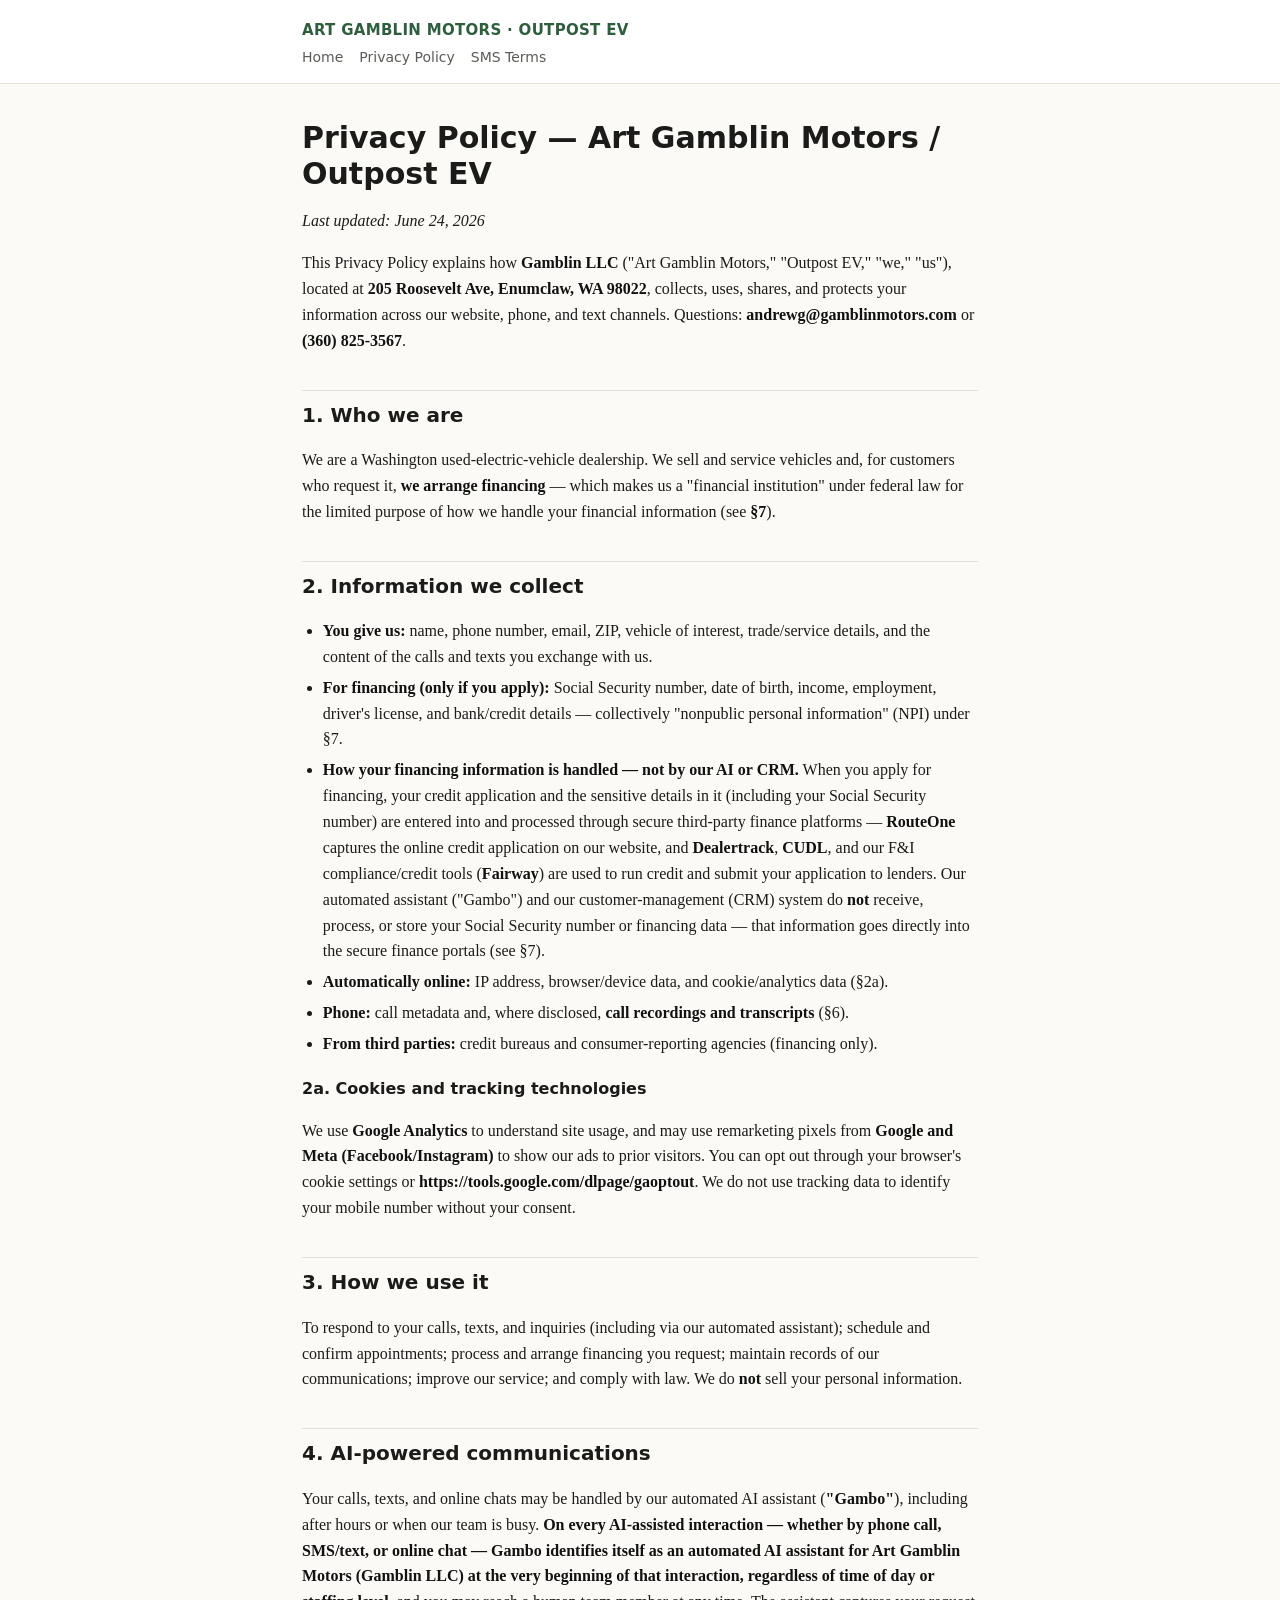
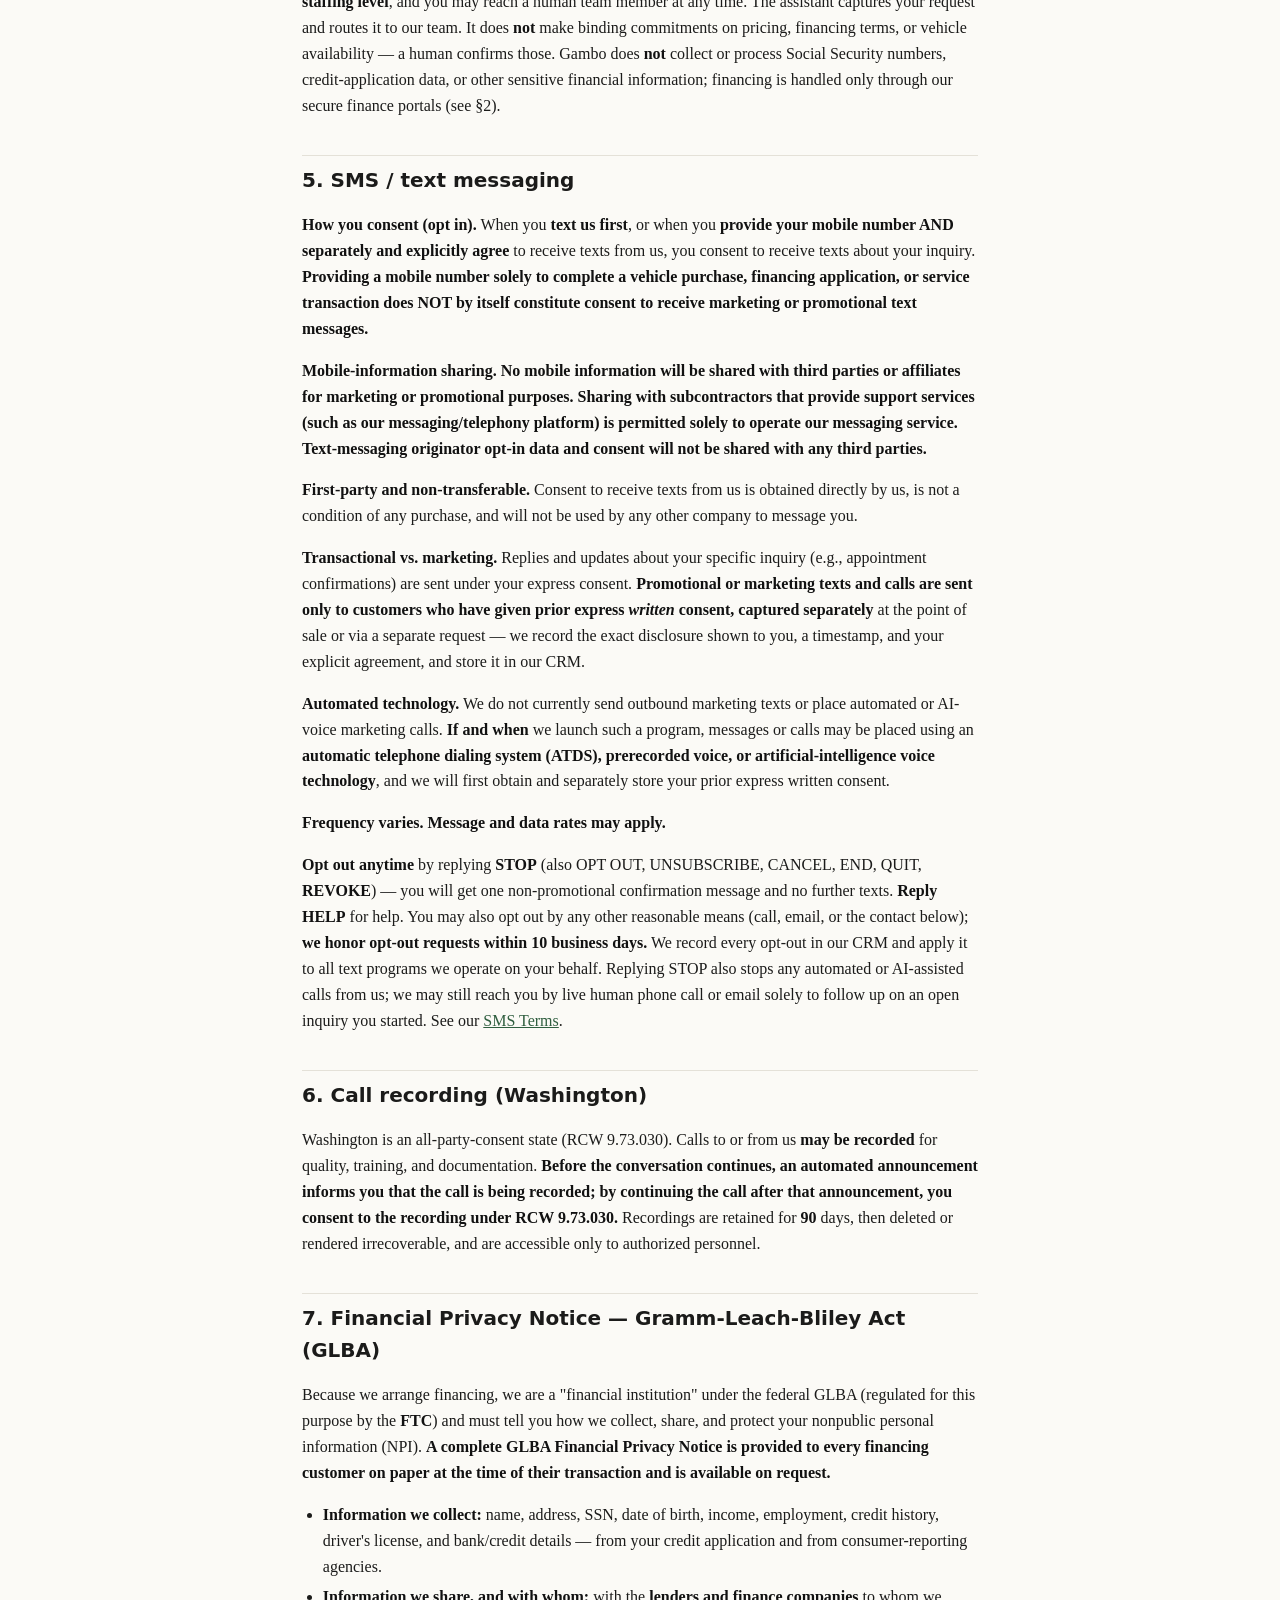
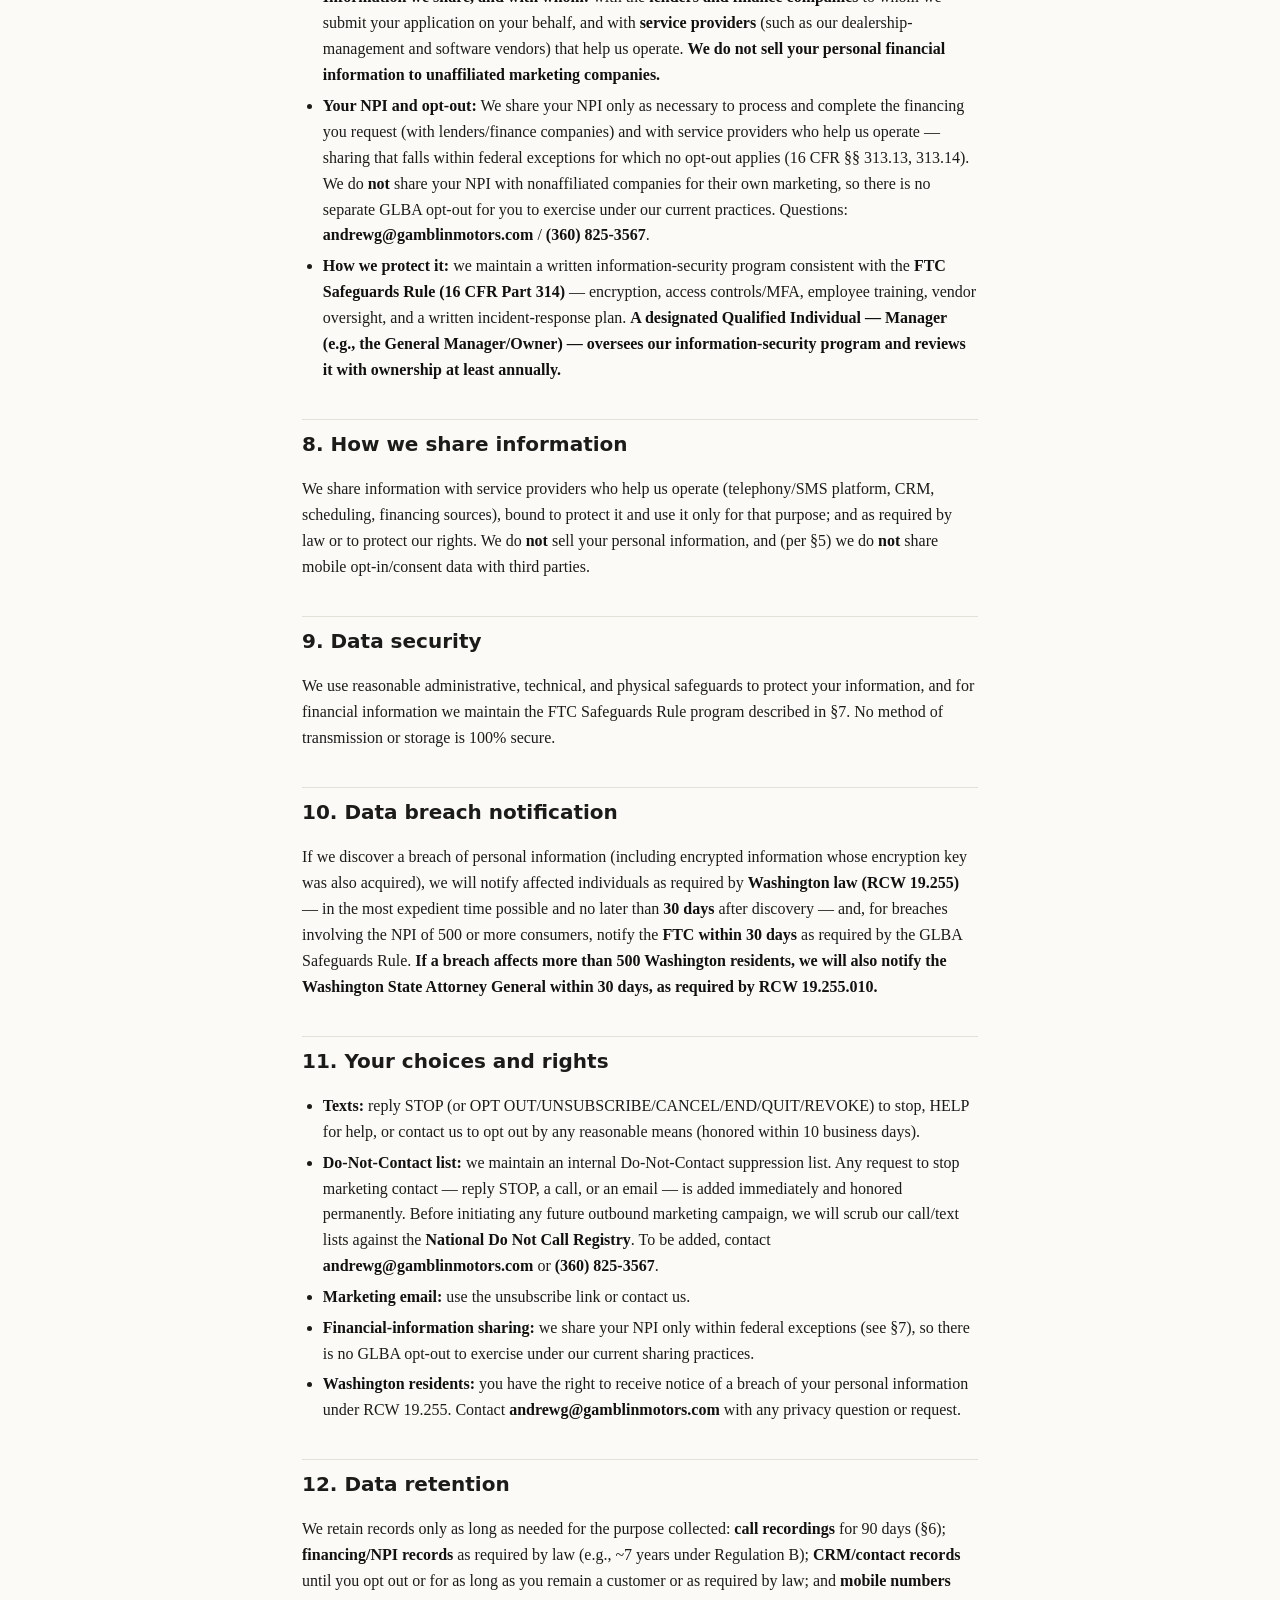
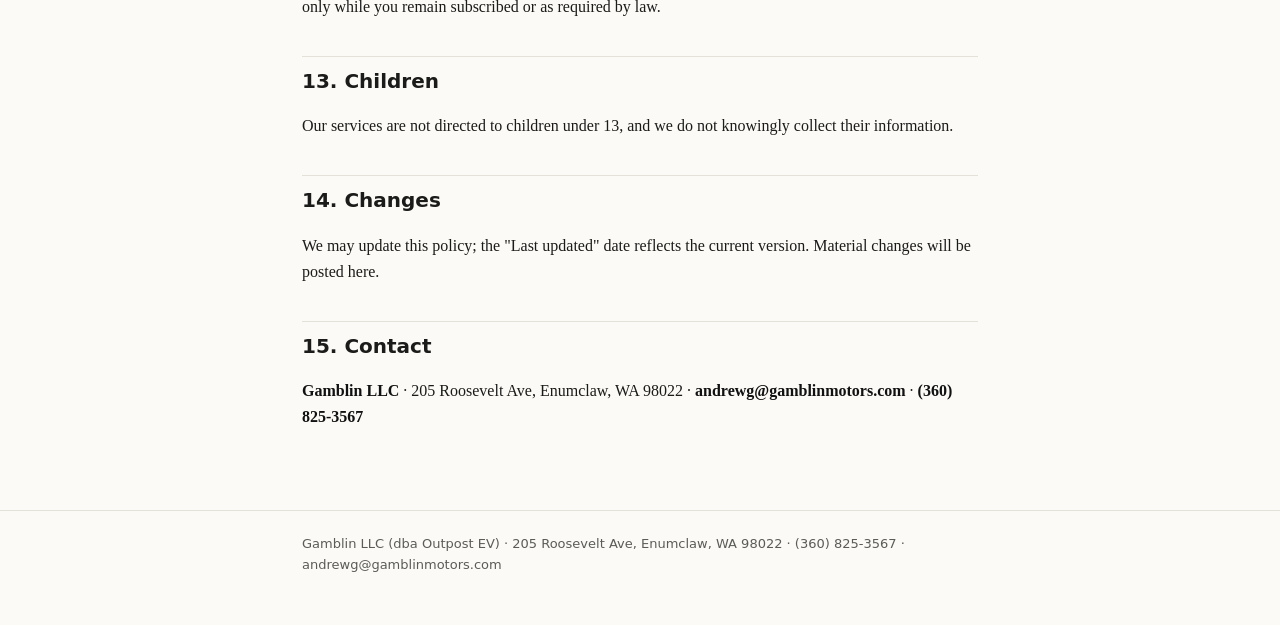
==== privacy/index.html @ 7e6e812c "harden /privacy + /sms-terms with attorney-reviewed A2P legal copy Replaces the June 9 placeholder l" ====
<!doctype html>
<html lang="en">
<head>
<meta charset="utf-8">
<meta name="viewport" content="width=device-width, initial-scale=1">
<meta name="robots" content="index,follow">
<title>Privacy Policy — Art Gamblin Motors / Outpost EV</title>
<style>
  :root { --ink:#1b1b1a; --muted:#5b5b57; --line:#e4e1d8; --accent:#2f5e3f; --bg:#fbfaf6; }
  * { box-sizing:border-box; }
  body { margin:0; background:var(--bg); color:var(--ink);
    font-family:Georgia,"Iowan Old Style","Times New Roman",serif; line-height:1.62; }
  header { border-bottom:1px solid var(--line); background:#fff; }
  .wrap { max-width:720px; margin:0 auto; padding:0 22px; }
  .brand { font-family:ui-sans-serif,system-ui,-apple-system,"Segoe UI",sans-serif;
    font-weight:700; letter-spacing:.02em; padding:18px 0 4px; font-size:15px; color:var(--accent); }
  nav { font-family:ui-sans-serif,system-ui,-apple-system,"Segoe UI",sans-serif;
    font-size:14px; padding-bottom:14px; }
  nav a { color:var(--muted); text-decoration:none; margin-right:16px; }
  nav a:hover { color:var(--accent); text-decoration:underline; }
  main { padding:30px 0 64px; }
  h1 { font-family:ui-sans-serif,system-ui,-apple-system,"Segoe UI",sans-serif;
    font-size:30px; line-height:1.2; margin:.2em 0 .1em; }
  h2 { font-family:ui-sans-serif,system-ui,-apple-system,"Segoe UI",sans-serif;
    font-size:20px; margin:1.8em 0 .4em; padding-top:.4em; border-top:1px solid var(--line); }
  h3 { font-family:ui-sans-serif,system-ui,-apple-system,"Segoe UI",sans-serif; font-size:16px; margin:1.2em 0 .3em; }
  a { color:var(--accent); }
  strong { color:#111; }
  ul,ol { padding-left:1.3em; }
  li { margin:.3em 0; }
  .updated { font-family:ui-sans-serif,system-ui,-apple-system,sans-serif; color:var(--muted); font-size:14px; }
  footer { border-top:1px solid var(--line); color:var(--muted); font-size:13px;
    font-family:ui-sans-serif,system-ui,-apple-system,sans-serif; padding:22px 0 50px; }
  @media (max-width:520px) { h1{font-size:25px;} body{font-size:16px;} }
</style>
</head>
<body>
<header><div class="wrap">
  <div class="brand">ART GAMBLIN MOTORS · OUTPOST EV</div>
  <nav><a href="/">Home</a><a href="/privacy/">Privacy Policy</a><a href="/sms-terms/">SMS Terms</a></nav>
</div></header>
<main><div class="wrap">
<h1>Privacy Policy — Art Gamblin Motors / Outpost EV</h1>
<p><em>Last updated: June 24, 2026</em></p>
<p>This Privacy Policy explains how <strong>Gamblin LLC</strong> ("Art Gamblin Motors,"
"Outpost EV," "we," "us"), located at <strong>205 Roosevelt Ave, Enumclaw, WA 98022</strong>,
collects, uses, shares, and protects your information across our website, phone, and text
channels. Questions: <strong>andrewg@gamblinmotors.com</strong> or <strong>(360) 825-3567</strong>.</p>
<h2>1. Who we are</h2>
<p>We are a Washington used-electric-vehicle dealership. We sell and service vehicles and, for
customers who request it, <strong>we arrange financing</strong> — which makes us a "financial
institution" under federal law for the limited purpose of how we handle your financial
information (see <strong>§7</strong>).</p>
<h2>2. Information we collect</h2>
<ul>
<li><strong>You give us:</strong> name, phone number, email, ZIP, vehicle of interest, trade/service
  details, and the content of the calls and texts you exchange with us.</li>
<li><strong>For financing (only if you apply):</strong> Social Security number, date of birth, income,
  employment, driver's license, and bank/credit details — collectively "nonpublic personal
  information" (NPI) under §7.</li>
<li><strong>How your financing information is handled — not by our AI or CRM.</strong> When you apply for
  financing, your credit application and the sensitive details in it (including your Social
  Security number) are entered into and processed through secure third-party finance
  platforms — <strong>RouteOne</strong> captures the online credit application on our website, and
  <strong>Dealertrack</strong>, <strong>CUDL</strong>, and our F&amp;I compliance/credit tools (<strong>Fairway</strong>) are used to run
  credit and submit your application to lenders. Our automated assistant ("Gambo") and our
  customer-management (CRM) system do <strong>not</strong> receive, process, or store your Social Security
  number or financing data — that information goes directly into the secure finance portals
  (see §7).</li>
<li><strong>Automatically online:</strong> IP address, browser/device data, and cookie/analytics data (§2a).</li>
<li><strong>Phone:</strong> call metadata and, where disclosed, <strong>call recordings and transcripts</strong> (§6).</li>
<li><strong>From third parties:</strong> credit bureaus and consumer-reporting agencies (financing only).</li>
</ul>
<h3>2a. Cookies and tracking technologies</h3>
<p>We use <strong>Google Analytics</strong> to understand site usage, and may
use remarketing pixels from <strong>Google and Meta (Facebook/Instagram)</strong> to show our ads to prior visitors. You can
opt out through your browser's cookie settings or <strong>https://tools.google.com/dlpage/gaoptout</strong>. We do not
use tracking data to identify your mobile number without your consent.</p>
<h2>3. How we use it</h2>
<p>To respond to your calls, texts, and inquiries (including via our automated assistant);
schedule and confirm appointments; process and arrange financing you request; maintain
records of our communications; improve our service; and comply with law. We do <strong>not</strong> sell
your personal information.</p>
<h2>4. AI-powered communications</h2>
<p>Your calls, texts, and online chats may be handled by our automated AI assistant
(<strong>"Gambo"</strong>), including after hours or when our team is busy. <strong>On every AI-assisted
interaction — whether by phone call, SMS/text, or online chat — Gambo identifies itself as
an automated AI assistant for Art Gamblin Motors (Gamblin LLC) at the very beginning of that
interaction, regardless of time of day or staffing level</strong>, and you may reach a human team member at any time. The assistant
captures your request and routes it to our team. It does <strong>not</strong> make binding commitments on
pricing, financing terms, or vehicle availability — a human confirms those. Gambo does <strong>not</strong>
collect or process Social Security numbers, credit-application data, or other sensitive
financial information; financing is handled only through our secure finance portals (see §2).</p>
<h2>5. SMS / text messaging</h2>
<p><strong>How you consent (opt in).</strong> When you <strong>text us first</strong>, or when you <strong>provide your mobile
number AND separately and explicitly agree</strong> to receive texts from us, you consent to receive
texts about your inquiry. <strong>Providing a mobile number solely to complete a vehicle purchase,
financing application, or service transaction does NOT by itself constitute consent to receive
marketing or promotional text messages.</strong></p>
<p><strong>Mobile-information sharing.</strong> <strong>No mobile information will be shared with third parties or
affiliates for marketing or promotional purposes. Sharing with subcontractors that provide
support services (such as our messaging/telephony platform) is permitted solely to operate our
messaging service. Text-messaging originator opt-in data and consent will not be shared with
any third parties.</strong></p>
<p><strong>First-party and non-transferable.</strong> Consent to receive texts from us is obtained directly by
us, is not a condition of any purchase, and will not be used by any other company to message
you.</p>
<p><strong>Transactional vs. marketing.</strong> Replies and updates about your specific inquiry (e.g.,
appointment confirmations) are sent under your express consent. <strong>Promotional or marketing
texts and calls are sent only to customers who have given prior express <em>written</em> consent,
captured separately</strong> at the point of sale or via a separate request — we record the exact
disclosure shown to you, a timestamp, and your explicit agreement, and store it in our CRM.</p>
<p><strong>Automated technology.</strong> We do not currently send outbound marketing texts or place automated
or AI-voice marketing calls. <strong>If and when</strong> we launch such a program, messages or calls may be
placed using an <strong>automatic telephone dialing system (ATDS), prerecorded voice, or
artificial-intelligence voice technology</strong>, and we will first obtain and separately store your
prior express written consent.</p>
<p><strong>Frequency varies. Message and data rates may apply.</strong></p>
<p><strong>Opt out anytime</strong> by replying <strong>STOP</strong> (also OPT OUT, UNSUBSCRIBE, CANCEL, END, QUIT, <strong>REVOKE</strong>) —
you will get one non-promotional confirmation message and no further texts. <strong>Reply HELP</strong> for help. You may also opt
out by any other reasonable means (call, email, or the contact below); <strong>we honor opt-out
requests within 10 business days.</strong> We record every opt-out in our CRM and apply it to all
text programs we operate on your behalf. Replying STOP also stops any automated or AI-assisted
calls from us; we may still reach you by live human phone call or email solely to follow up on an
open inquiry you started. See our <a href="/sms-terms/">SMS Terms</a>.</p>
<h2>6. Call recording (Washington)</h2>
<p>Washington is an all-party-consent state (RCW 9.73.030). Calls to or from us <strong>may be
recorded</strong> for quality, training, and documentation. <strong>Before the conversation continues, an
automated announcement informs you that the call is being recorded; by continuing the call after
that announcement, you consent to the recording under RCW 9.73.030.</strong> Recordings are
retained for <strong>90</strong> days, then deleted or rendered irrecoverable, and are
accessible only to authorized personnel.</p>
<h2>7. Financial Privacy Notice — Gramm-Leach-Bliley Act (GLBA)</h2>
<p>Because we arrange financing, we are a "financial institution" under the federal GLBA
(regulated for this purpose by the <strong>FTC</strong>) and must tell you how we collect, share, and
protect your nonpublic personal information (NPI). <strong>A complete GLBA Financial Privacy Notice
is provided to every financing customer on paper at the time of their transaction and is
available on request.</strong></p>
<ul>
<li><strong>Information we collect:</strong> name, address, SSN, date of birth, income, employment, credit
  history, driver's license, and bank/credit details — from your credit application and from
  consumer-reporting agencies.</li>
<li><strong>Information we share, and with whom:</strong> with the <strong>lenders and finance companies</strong> to whom
  we submit your application on your behalf, and with <strong>service providers</strong> (such as our
  dealership-management and software vendors) that help us operate. <strong>We do not sell your
  personal financial information to unaffiliated marketing companies.</strong></li>
<li><strong>Your NPI and opt-out:</strong> We share your NPI only as necessary to process and complete the
  financing you request (with lenders/finance companies) and with service providers who help us
  operate — sharing that falls within federal exceptions for which no opt-out applies
  (16 CFR §§ 313.13, 313.14). We do <strong>not</strong> share your NPI with nonaffiliated companies for their
  own marketing, so there is no separate GLBA opt-out for you to exercise under our current
  practices. Questions: <strong>andrewg@gamblinmotors.com</strong> / <strong>(360) 825-3567</strong>.</li>
<li><strong>How we protect it:</strong> we maintain a written information-security program consistent with
  the <strong>FTC Safeguards Rule (16 CFR Part 314)</strong> — encryption, access controls/MFA, employee
  training, vendor oversight, and a written incident-response plan. <strong>A designated Qualified
  Individual — Manager (e.g., the General Manager/Owner) — oversees our
  information-security program and reviews it with ownership at least annually.</strong></li>
</ul>
<h2>8. How we share information</h2>
<p>We share information with service providers who help us operate (telephony/SMS platform,
CRM, scheduling, financing sources), bound to protect it and use it only for that purpose;
and as required by law or to protect our rights. We do <strong>not</strong> sell your personal
information, and (per §5) we do <strong>not</strong> share mobile opt-in/consent data with third parties.</p>
<h2>9. Data security</h2>
<p>We use reasonable administrative, technical, and physical safeguards to protect your
information, and for financial information we maintain the FTC Safeguards Rule program
described in §7. No method of transmission or storage is 100% secure.</p>
<h2>10. Data breach notification</h2>
<p>If we discover a breach of personal information (including encrypted information whose
encryption key was also acquired), we will notify affected individuals as required by
<strong>Washington law (RCW 19.255)</strong> — in the most expedient time possible and no later than
<strong>30 days</strong> after discovery — and, for breaches involving the NPI of 500 or more consumers,
notify the <strong>FTC within 30 days</strong> as required by the GLBA Safeguards Rule. <strong>If a breach affects
more than 500 Washington residents, we will also notify the Washington State Attorney General
within 30 days, as required by RCW 19.255.010.</strong></p>
<h2>11. Your choices and rights</h2>
<ul>
<li><strong>Texts:</strong> reply STOP (or OPT OUT/UNSUBSCRIBE/CANCEL/END/QUIT/REVOKE) to stop, HELP for help, or
  contact us to opt out by any reasonable means (honored within 10 business days).</li>
<li><strong>Do-Not-Contact list:</strong> we maintain an internal Do-Not-Contact suppression list. Any
  request to stop marketing contact — reply STOP, a call, or an email — is added immediately
  and honored permanently. Before initiating any future outbound marketing campaign, we will
  scrub our call/text lists against the <strong>National Do Not Call Registry</strong>. To be added, contact
  <strong>andrewg@gamblinmotors.com</strong> or <strong>(360) 825-3567</strong>.</li>
<li><strong>Marketing email:</strong> use the unsubscribe link or contact us.</li>
<li><strong>Financial-information sharing:</strong> we share your NPI only within federal exceptions (see §7), so there is no GLBA opt-out to exercise under our current sharing practices.</li>
<li><strong>Washington residents:</strong> you have the right to receive notice of a breach of your personal
  information under RCW 19.255. Contact <strong>andrewg@gamblinmotors.com</strong> with any privacy
  question or request.</li>
</ul>
<h2>12. Data retention</h2>
<p>We retain records only as long as needed for the purpose collected: <strong>call recordings</strong> for
90 days (§6); <strong>financing/NPI records</strong> as required by law (e.g., ~7 years
under Regulation B); <strong>CRM/contact records</strong> until you opt out or for as long as you remain a customer or as required by law; and
<strong>mobile numbers</strong> only while you remain subscribed or as required by law.</p>
<h2>13. Children</h2>
<p>Our services are not directed to children under 13, and we do not knowingly collect their
information.</p>
<h2>14. Changes</h2>
<p>We may update this policy; the "Last updated" date reflects the current version. Material
changes will be posted here.</p>
<h2>15. Contact</h2>
<p><strong>Gamblin LLC</strong> · 205 Roosevelt Ave, Enumclaw, WA 98022 ·
<strong>andrewg@gamblinmotors.com</strong> · <strong>(360) 825-3567</strong></p>
</div></main>
<footer><div class="wrap">
  Gamblin LLC (dba Outpost EV) · 205 Roosevelt Ave, Enumclaw, WA 98022 · (360) 825-3567 · andrewg@gamblinmotors.com
</div></footer>
</body>
</html>
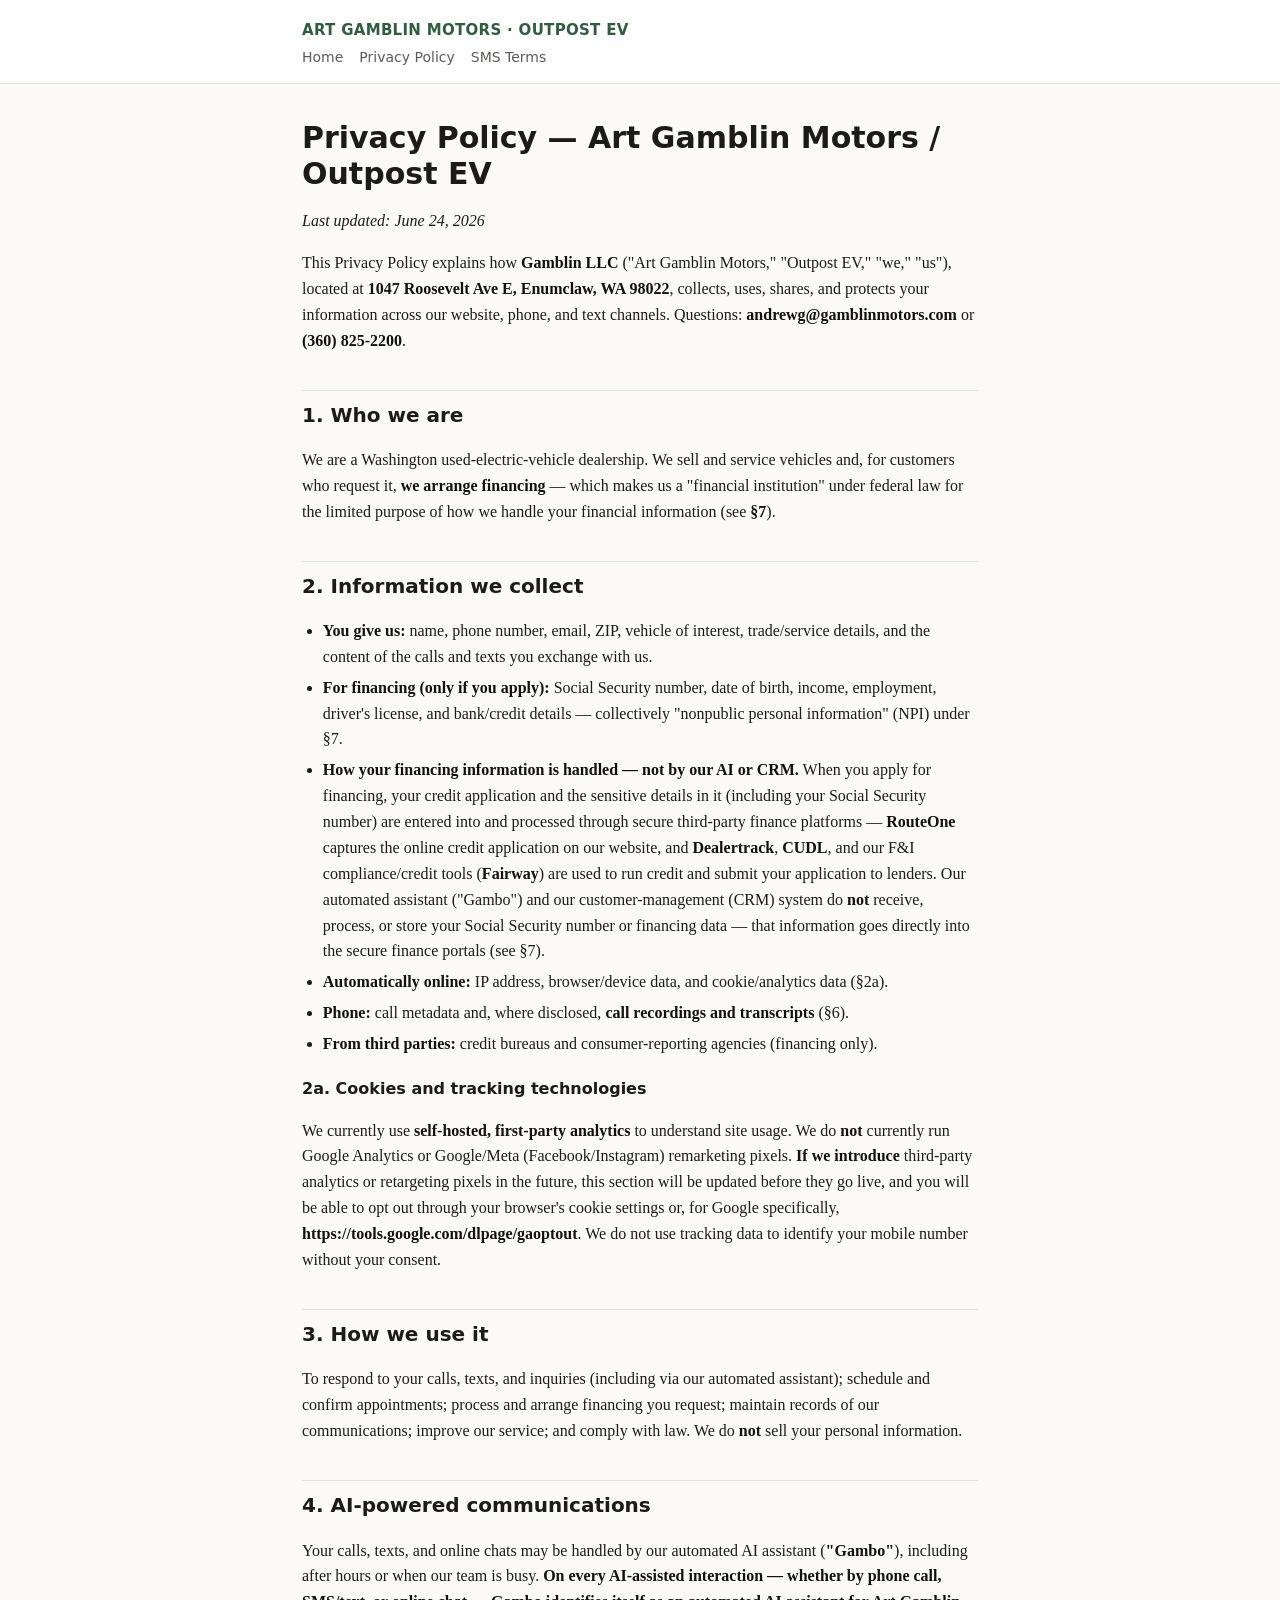
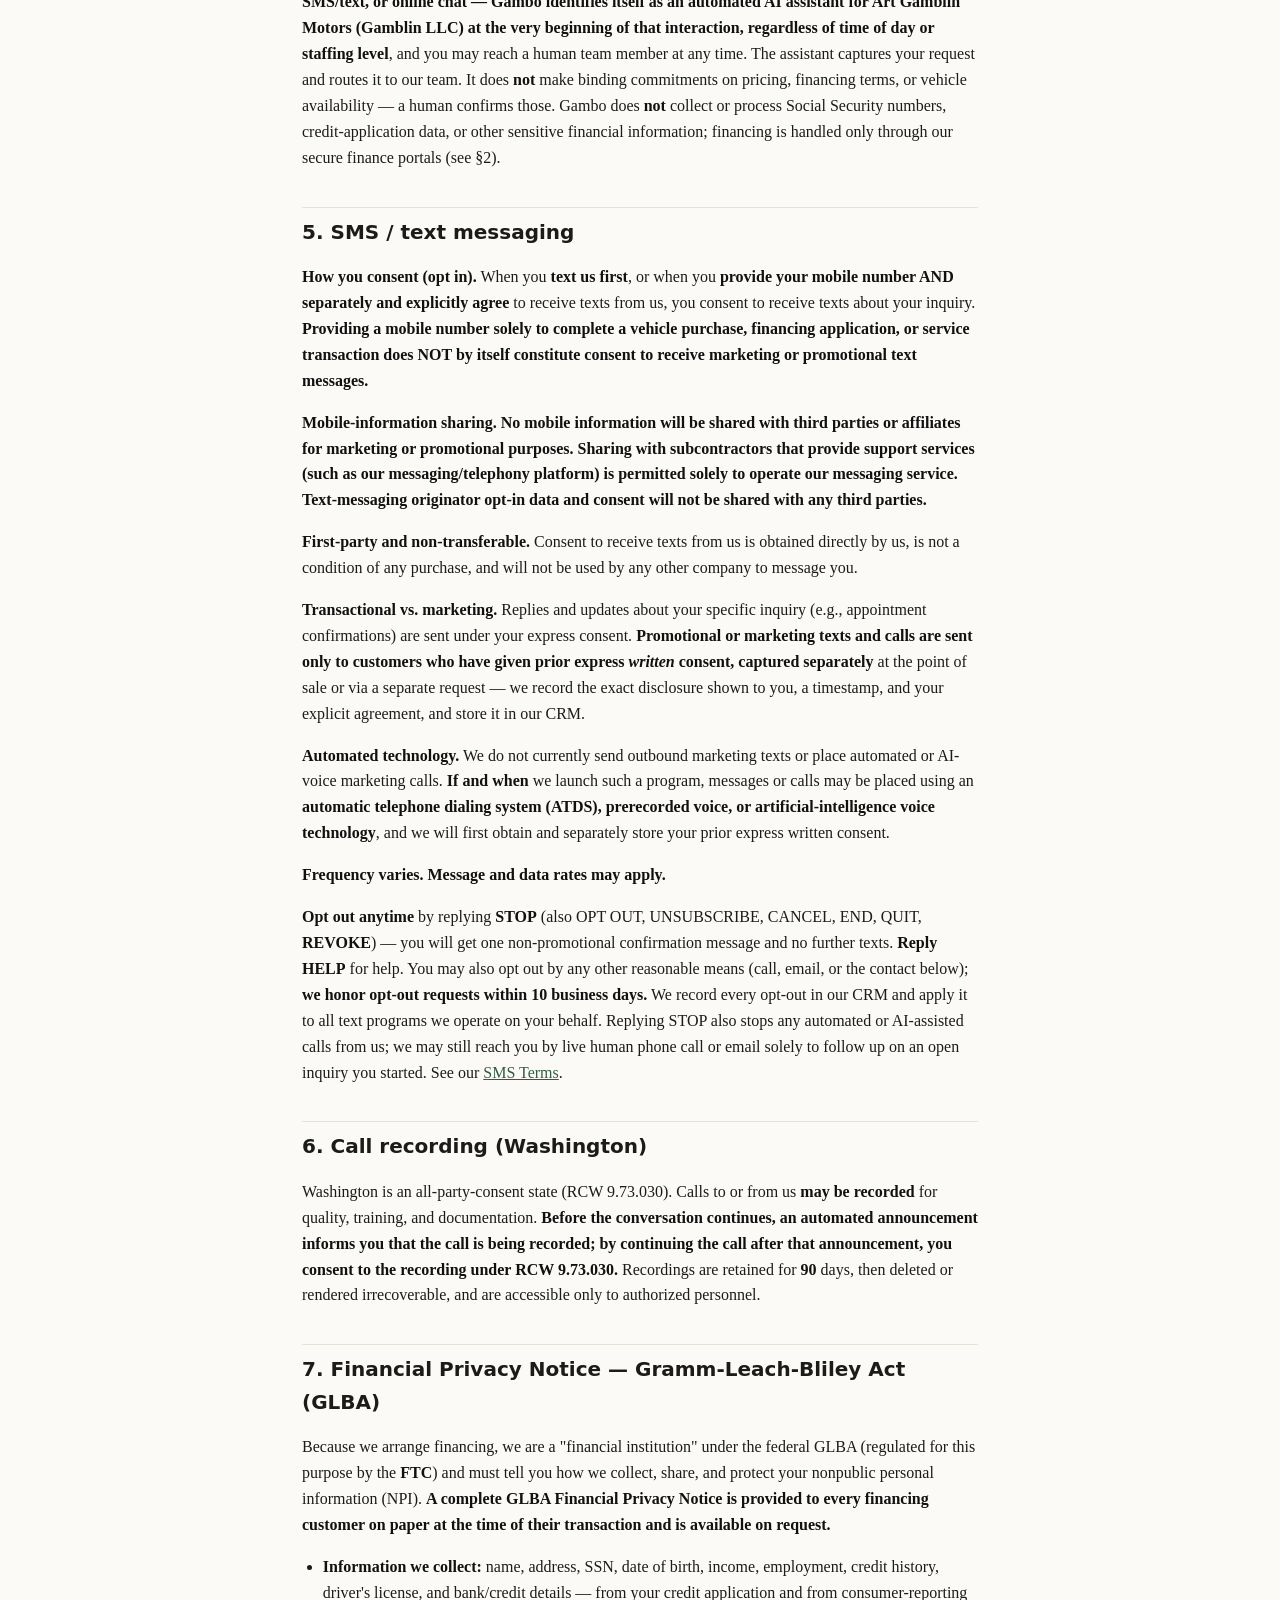
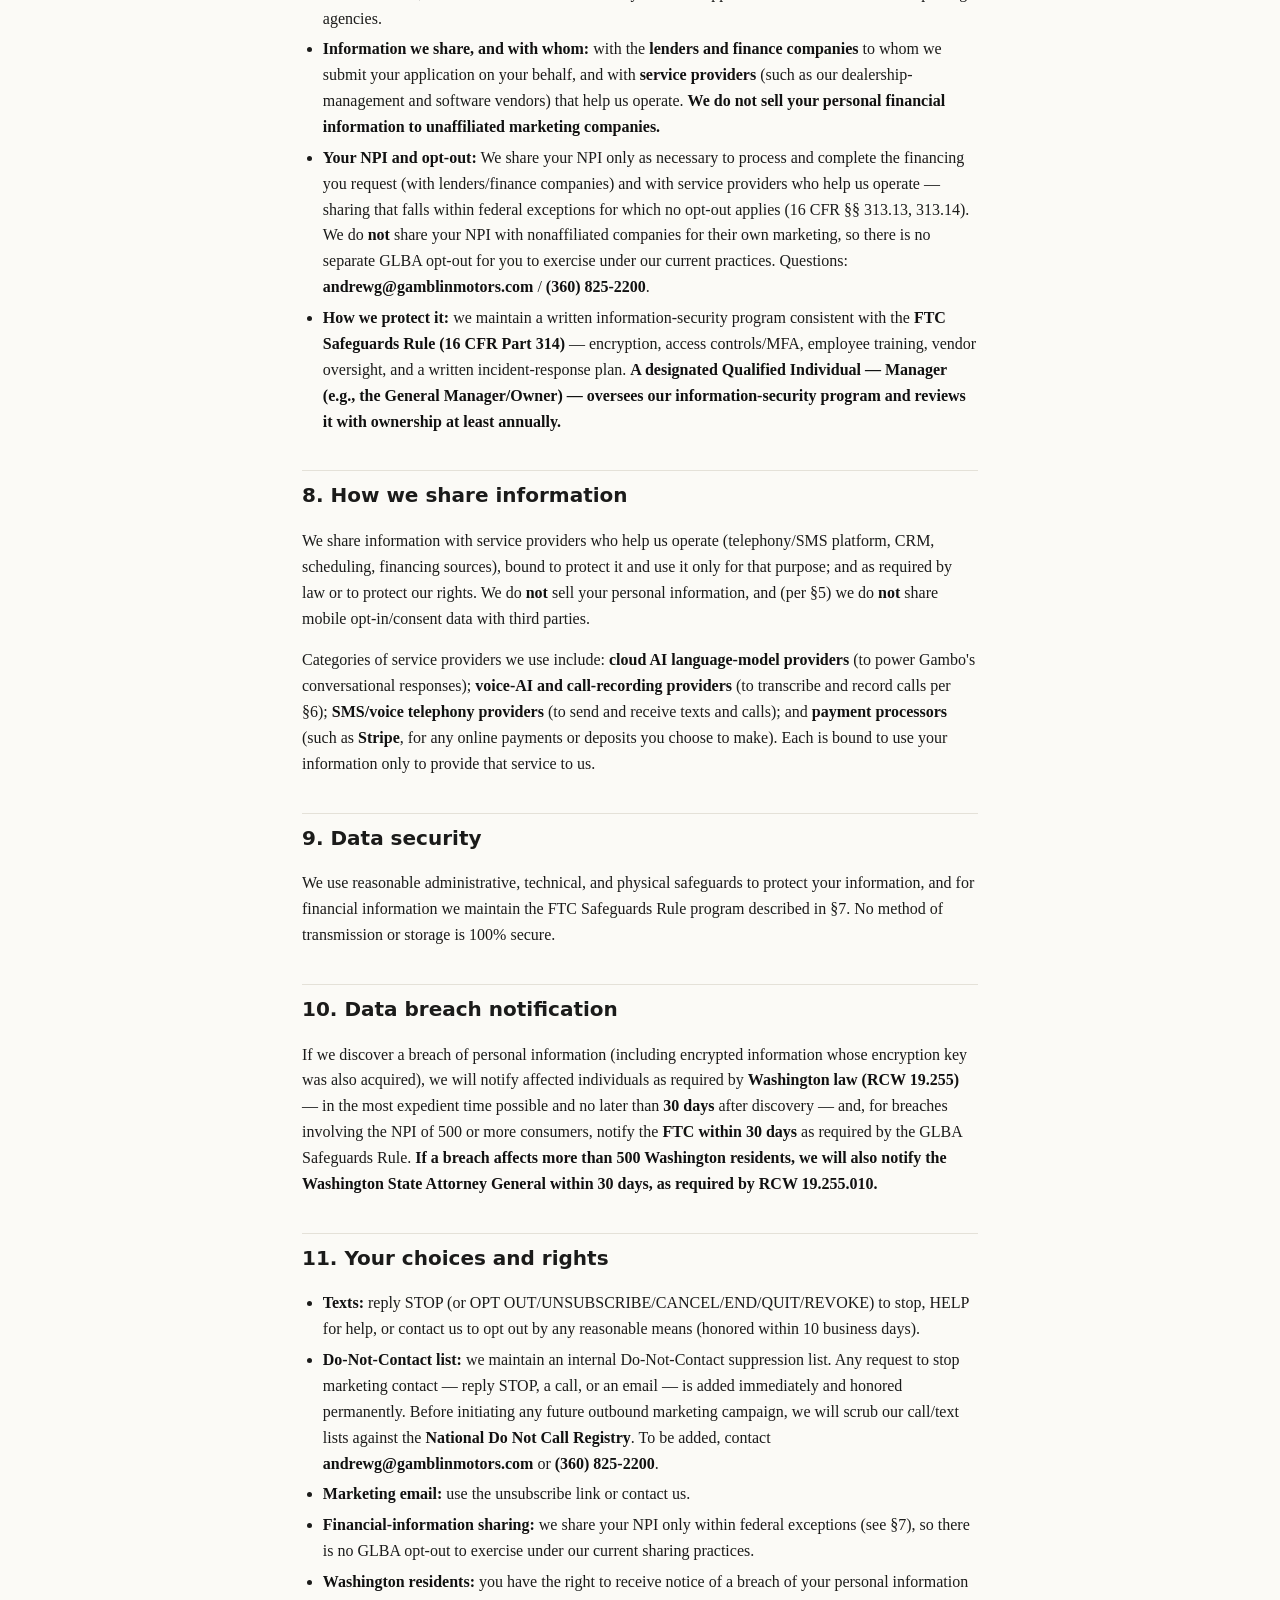
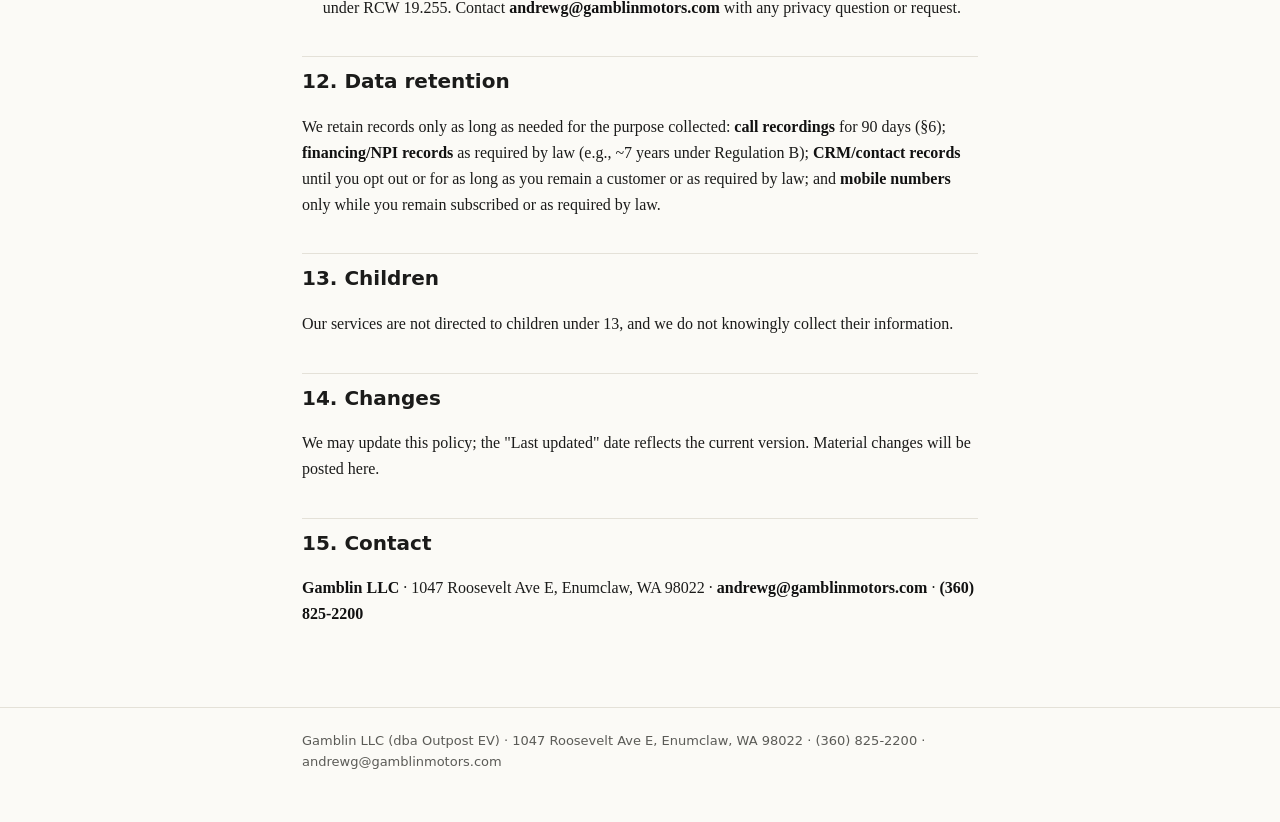
==== commit a6ae5301: "fix(legal): canonical identity/address/phone across compliance set — 28 audit findings; source==depl" ====
--- a/privacy/index.html
+++ b/privacy/index.html
@@ -43,9 +43,9 @@
 <h1>Privacy Policy — Art Gamblin Motors / Outpost EV</h1>
 <p><em>Last updated: June 24, 2026</em></p>
 <p>This Privacy Policy explains how <strong>Gamblin LLC</strong> ("Art Gamblin Motors,"
-"Outpost EV," "we," "us"), located at <strong>205 Roosevelt Ave, Enumclaw, WA 98022</strong>,
+"Outpost EV," "we," "us"), located at <strong>1047 Roosevelt Ave E, Enumclaw, WA 98022</strong>,
 collects, uses, shares, and protects your information across our website, phone, and text
-channels. Questions: <strong>andrewg@gamblinmotors.com</strong> or <strong>(360) 825-3567</strong>.</p>
+channels. Questions: <strong>andrewg@gamblinmotors.com</strong> or <strong>(360) 825-2200</strong>.</p>
 <h2>1. Who we are</h2>
 <p>We are a Washington used-electric-vehicle dealership. We sell and service vehicles and, for
 customers who request it, <strong>we arrange financing</strong> — which makes us a "financial
@@ -72,9 +72,11 @@
 <li><strong>From third parties:</strong> credit bureaus and consumer-reporting agencies (financing only).</li>
 </ul>
 <h3>2a. Cookies and tracking technologies</h3>
-<p>We use <strong>Google Analytics</strong> to understand site usage, and may
-use remarketing pixels from <strong>Google and Meta (Facebook/Instagram)</strong> to show our ads to prior visitors. You can
-opt out through your browser's cookie settings or <strong>https://tools.google.com/dlpage/gaoptout</strong>. We do not
+<p>We currently use <strong>self-hosted, first-party analytics</strong> to understand site usage. We do <strong>not</strong>
+currently run Google Analytics or Google/Meta (Facebook/Instagram) remarketing pixels. <strong>If we
+introduce</strong> third-party analytics or retargeting pixels in the future, this section will be
+updated before they go live, and you will be able to opt out through your browser's cookie
+settings or, for Google specifically, <strong>https://tools.google.com/dlpage/gaoptout</strong>. We do not
 use tracking data to identify your mobile number without your consent.</p>
 <h2>3. How we use it</h2>
 <p>To respond to your calls, texts, and inquiries (including via our automated assistant);
@@ -149,7 +151,7 @@
   operate — sharing that falls within federal exceptions for which no opt-out applies
   (16 CFR §§ 313.13, 313.14). We do <strong>not</strong> share your NPI with nonaffiliated companies for their
   own marketing, so there is no separate GLBA opt-out for you to exercise under our current
-  practices. Questions: <strong>andrewg@gamblinmotors.com</strong> / <strong>(360) 825-3567</strong>.</li>
+  practices. Questions: <strong>andrewg@gamblinmotors.com</strong> / <strong>(360) 825-2200</strong>.</li>
 <li><strong>How we protect it:</strong> we maintain a written information-security program consistent with
   the <strong>FTC Safeguards Rule (16 CFR Part 314)</strong> — encryption, access controls/MFA, employee
   training, vendor oversight, and a written incident-response plan. <strong>A designated Qualified
@@ -161,6 +163,12 @@
 CRM, scheduling, financing sources), bound to protect it and use it only for that purpose;
 and as required by law or to protect our rights. We do <strong>not</strong> sell your personal
 information, and (per §5) we do <strong>not</strong> share mobile opt-in/consent data with third parties.</p>
+<p>Categories of service providers we use include: <strong>cloud AI language-model providers</strong> (to
+power Gambo's conversational responses); <strong>voice-AI and call-recording providers</strong> (to
+transcribe and record calls per §6); <strong>SMS/voice telephony providers</strong> (to send and receive
+texts and calls); and <strong>payment processors</strong> (such as <strong>Stripe</strong>, for any online payments or
+deposits you choose to make). Each is bound to use your information only to provide that
+service to us.</p>
 <h2>9. Data security</h2>
 <p>We use reasonable administrative, technical, and physical safeguards to protect your
 information, and for financial information we maintain the FTC Safeguards Rule program
@@ -181,7 +189,7 @@
   request to stop marketing contact — reply STOP, a call, or an email — is added immediately
   and honored permanently. Before initiating any future outbound marketing campaign, we will
   scrub our call/text lists against the <strong>National Do Not Call Registry</strong>. To be added, contact
-  <strong>andrewg@gamblinmotors.com</strong> or <strong>(360) 825-3567</strong>.</li>
+  <strong>andrewg@gamblinmotors.com</strong> or <strong>(360) 825-2200</strong>.</li>
 <li><strong>Marketing email:</strong> use the unsubscribe link or contact us.</li>
 <li><strong>Financial-information sharing:</strong> we share your NPI only within federal exceptions (see §7), so there is no GLBA opt-out to exercise under our current sharing practices.</li>
 <li><strong>Washington residents:</strong> you have the right to receive notice of a breach of your personal
@@ -200,11 +208,11 @@
 <p>We may update this policy; the "Last updated" date reflects the current version. Material
 changes will be posted here.</p>
 <h2>15. Contact</h2>
-<p><strong>Gamblin LLC</strong> · 205 Roosevelt Ave, Enumclaw, WA 98022 ·
-<strong>andrewg@gamblinmotors.com</strong> · <strong>(360) 825-3567</strong></p>
+<p><strong>Gamblin LLC</strong> · 1047 Roosevelt Ave E, Enumclaw, WA 98022 ·
+<strong>andrewg@gamblinmotors.com</strong> · <strong>(360) 825-2200</strong></p>
 </div></main>
 <footer><div class="wrap">
-  Gamblin LLC (dba Outpost EV) · 205 Roosevelt Ave, Enumclaw, WA 98022 · (360) 825-3567 · andrewg@gamblinmotors.com
+  Gamblin LLC (dba Outpost EV) · 1047 Roosevelt Ave E, Enumclaw, WA 98022 · (360) 825-2200 · andrewg@gamblinmotors.com
 </div></footer>
 </body>
 </html>
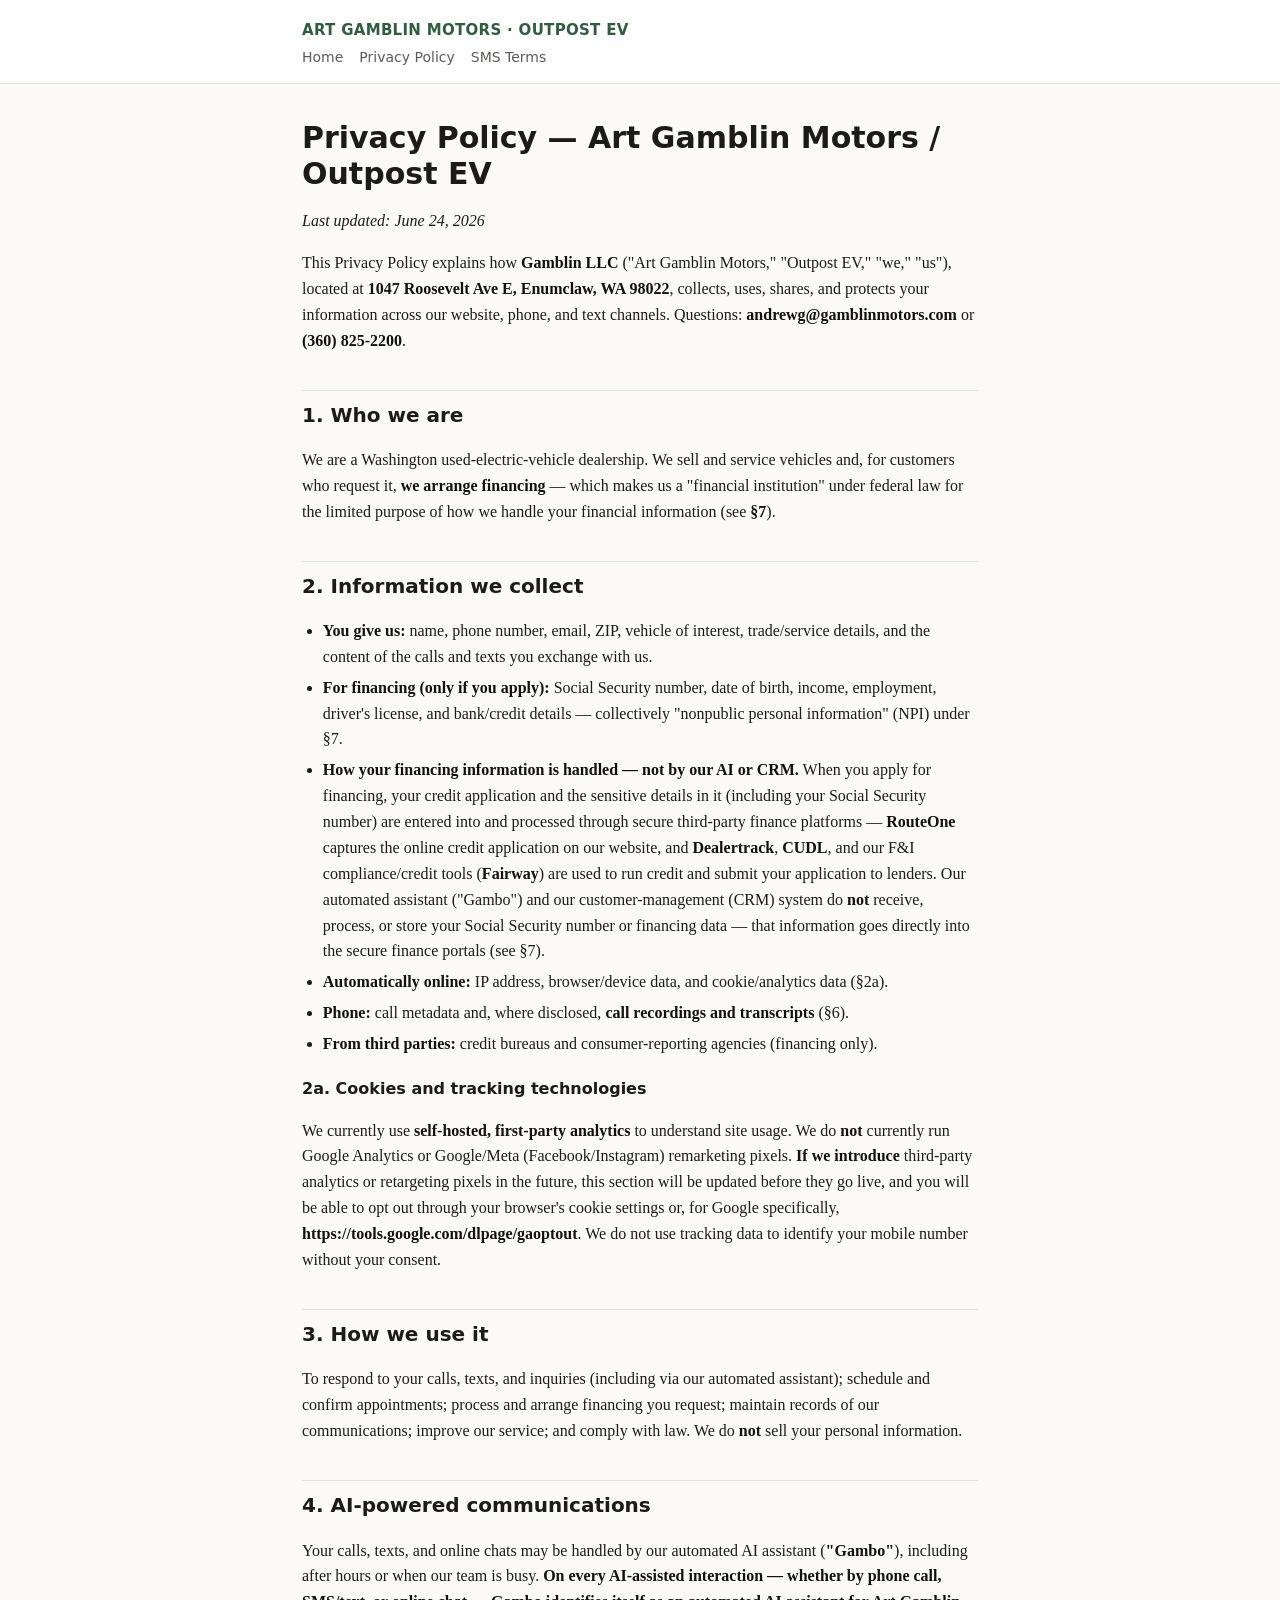
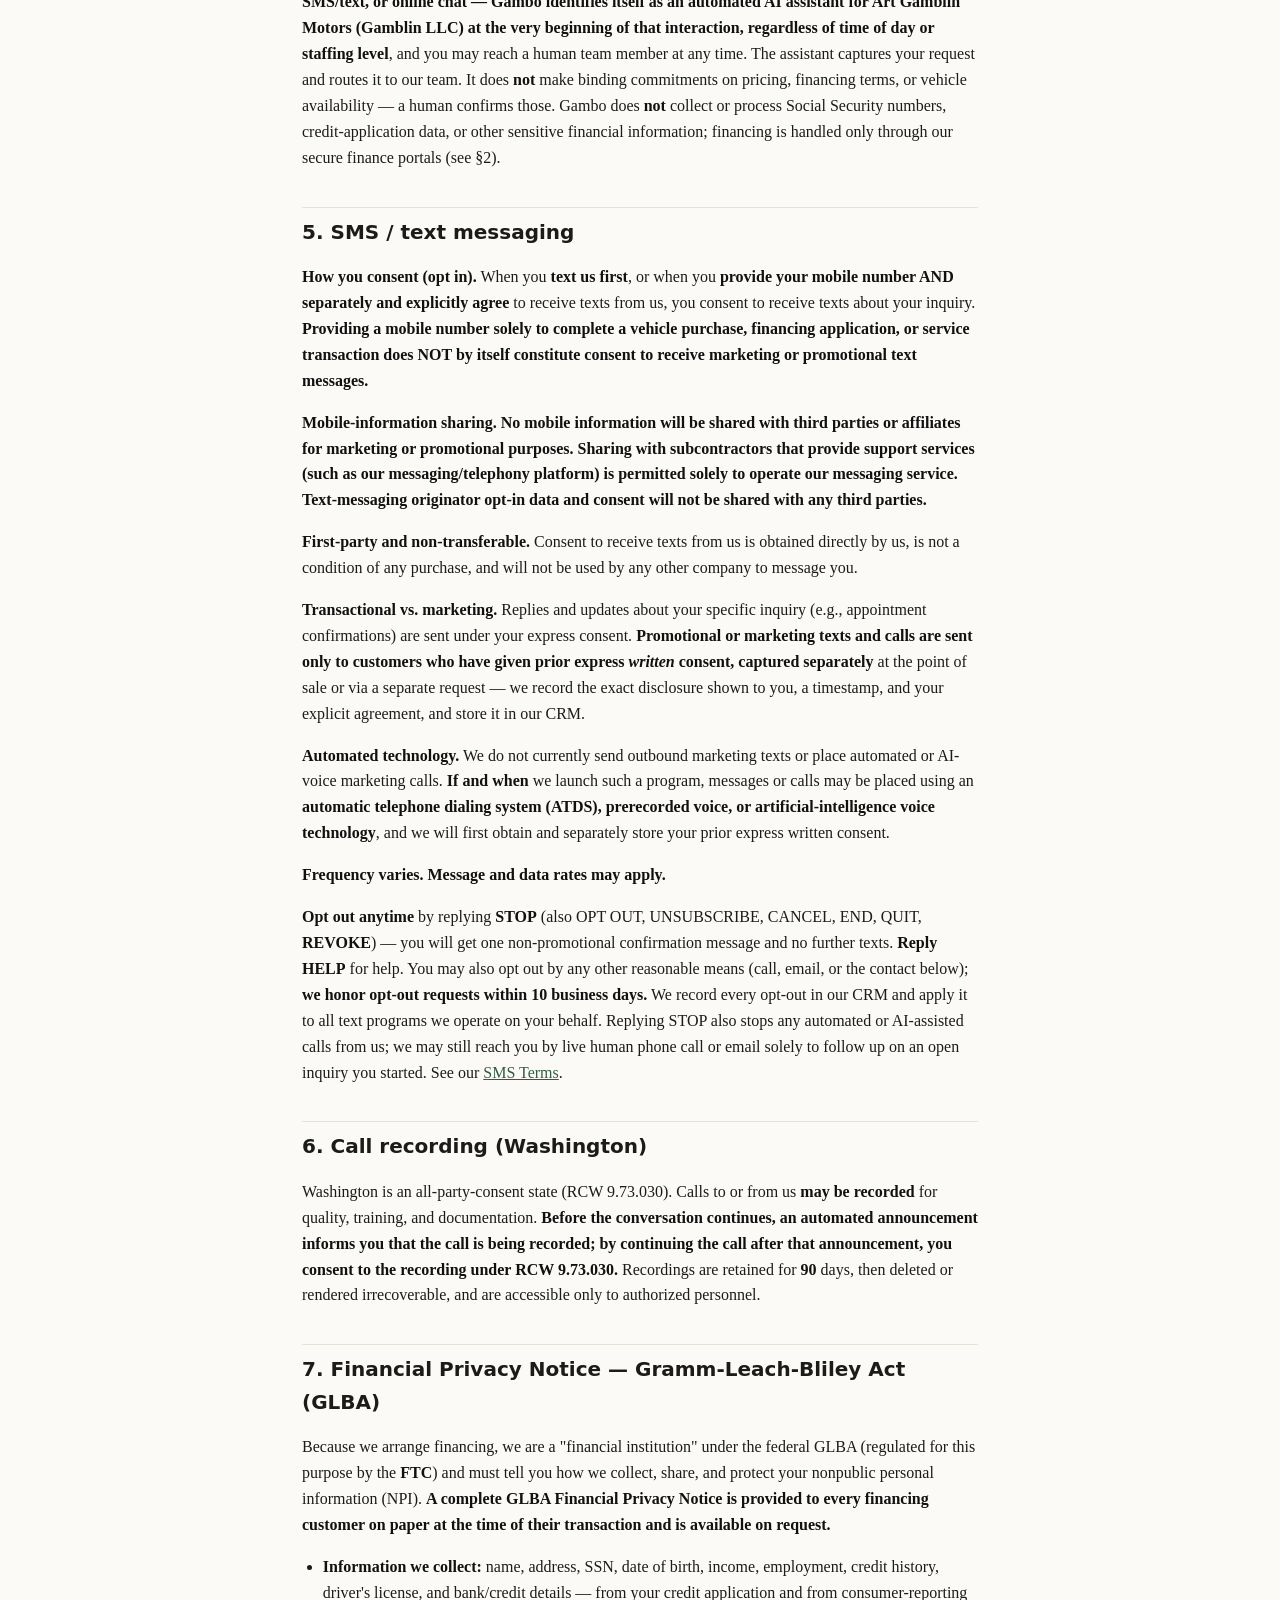
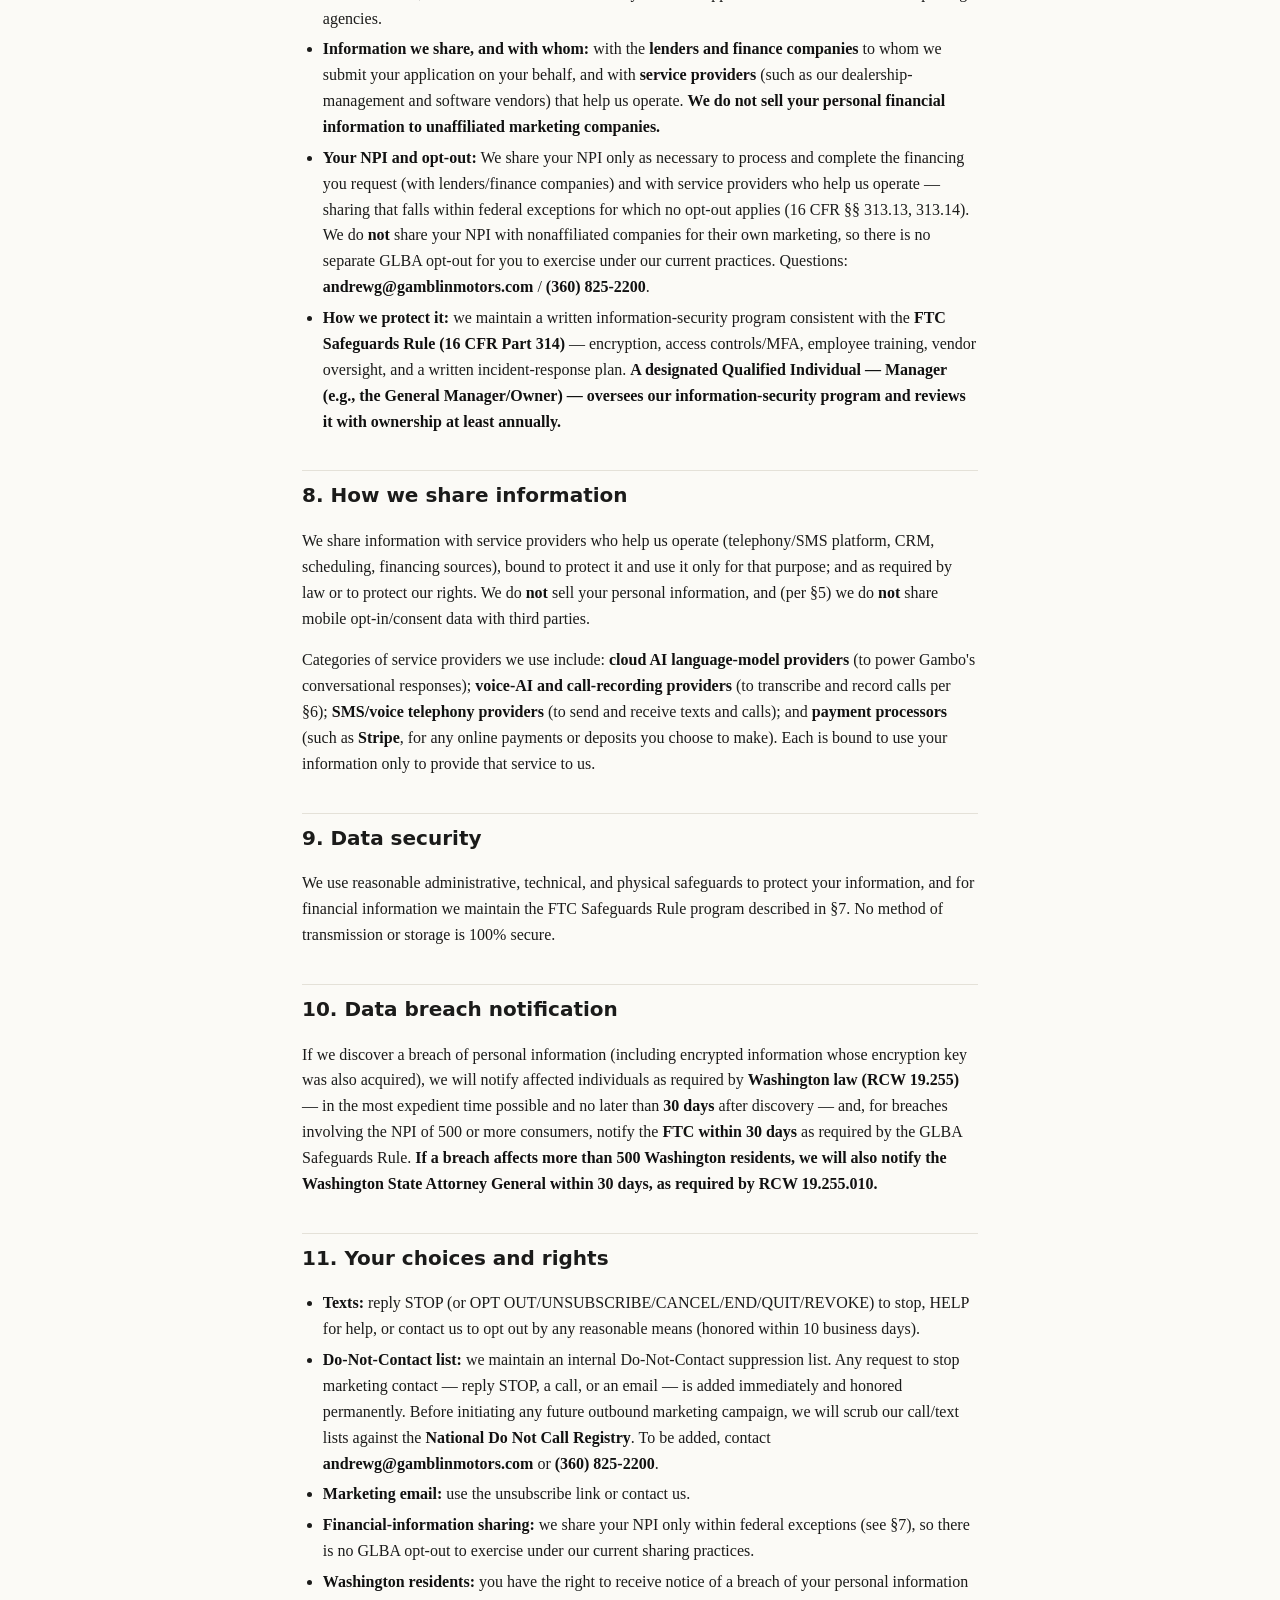
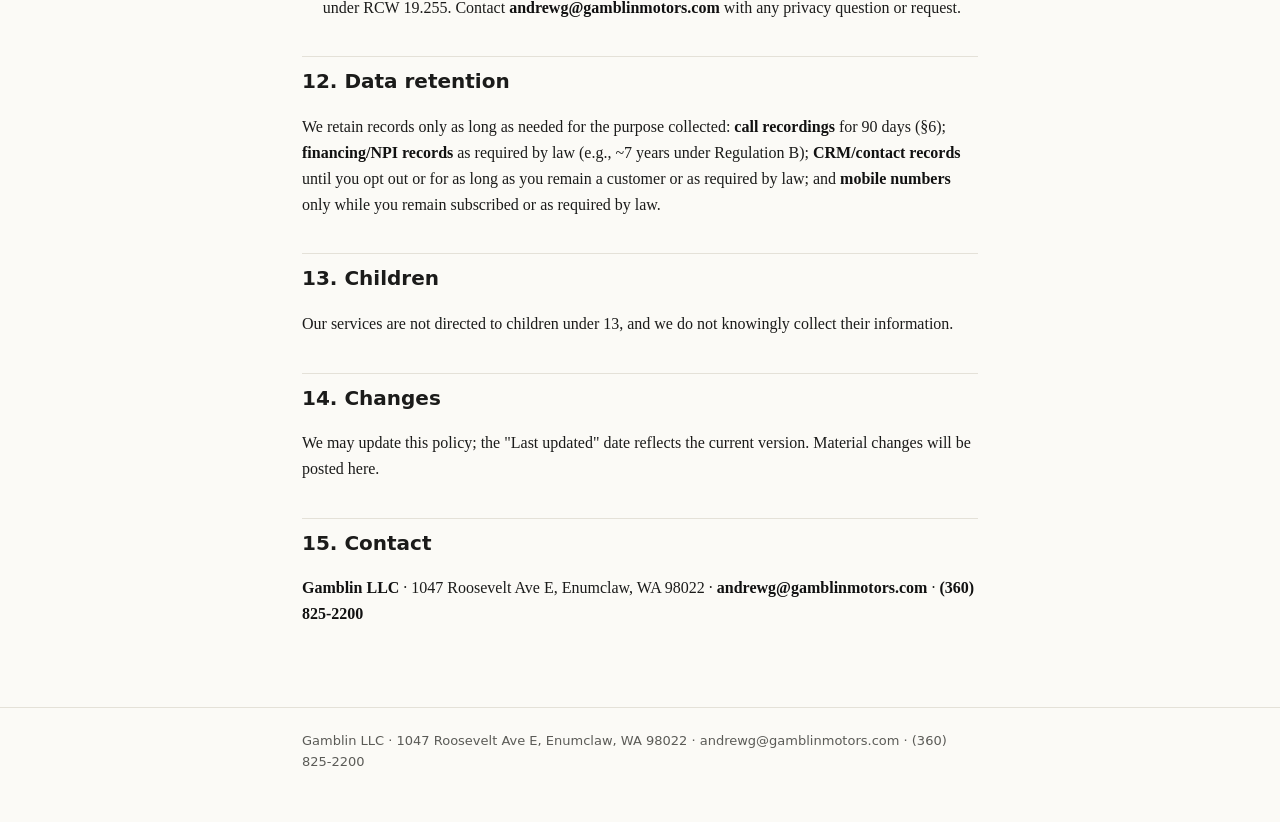
==== commit c5fac0fe: "fix(legal): canonical entity string d/b/a Outpost EV across compliance pages (final matrix cell) Res" ====
--- a/privacy/index.html
+++ b/privacy/index.html
@@ -37,7 +37,7 @@
 <body>
 <header><div class="wrap">
   <div class="brand">ART GAMBLIN MOTORS · OUTPOST EV</div>
-  <nav><a href="/">Home</a><a href="/privacy/">Privacy Policy</a><a href="/sms-terms/">SMS Terms</a></nav>
+  <nav><a href="./index.html">Home</a><a href="./privacy.html">Privacy Policy</a><a href="./sms-terms.html">SMS Terms</a></nav>
 </div></header>
 <main><div class="wrap">
 <h1>Privacy Policy — Art Gamblin Motors / Outpost EV</h1>
@@ -124,7 +124,7 @@
 requests within 10 business days.</strong> We record every opt-out in our CRM and apply it to all
 text programs we operate on your behalf. Replying STOP also stops any automated or AI-assisted
 calls from us; we may still reach you by live human phone call or email solely to follow up on an
-open inquiry you started. See our <a href="/sms-terms/">SMS Terms</a>.</p>
+open inquiry you started. See our <a href="./sms-terms.html">SMS Terms</a>.</p>
 <h2>6. Call recording (Washington)</h2>
 <p>Washington is an all-party-consent state (RCW 9.73.030). Calls to or from us <strong>may be
 recorded</strong> for quality, training, and documentation. <strong>Before the conversation continues, an
@@ -212,7 +212,7 @@
 <strong>andrewg@gamblinmotors.com</strong> · <strong>(360) 825-2200</strong></p>
 </div></main>
 <footer><div class="wrap">
-  Gamblin LLC (dba Outpost EV) · 1047 Roosevelt Ave E, Enumclaw, WA 98022 · (360) 825-2200 · andrewg@gamblinmotors.com
+  Gamblin LLC · 1047 Roosevelt Ave E, Enumclaw, WA 98022 · andrewg@gamblinmotors.com · (360) 825-2200
 </div></footer>
 </body>
 </html>
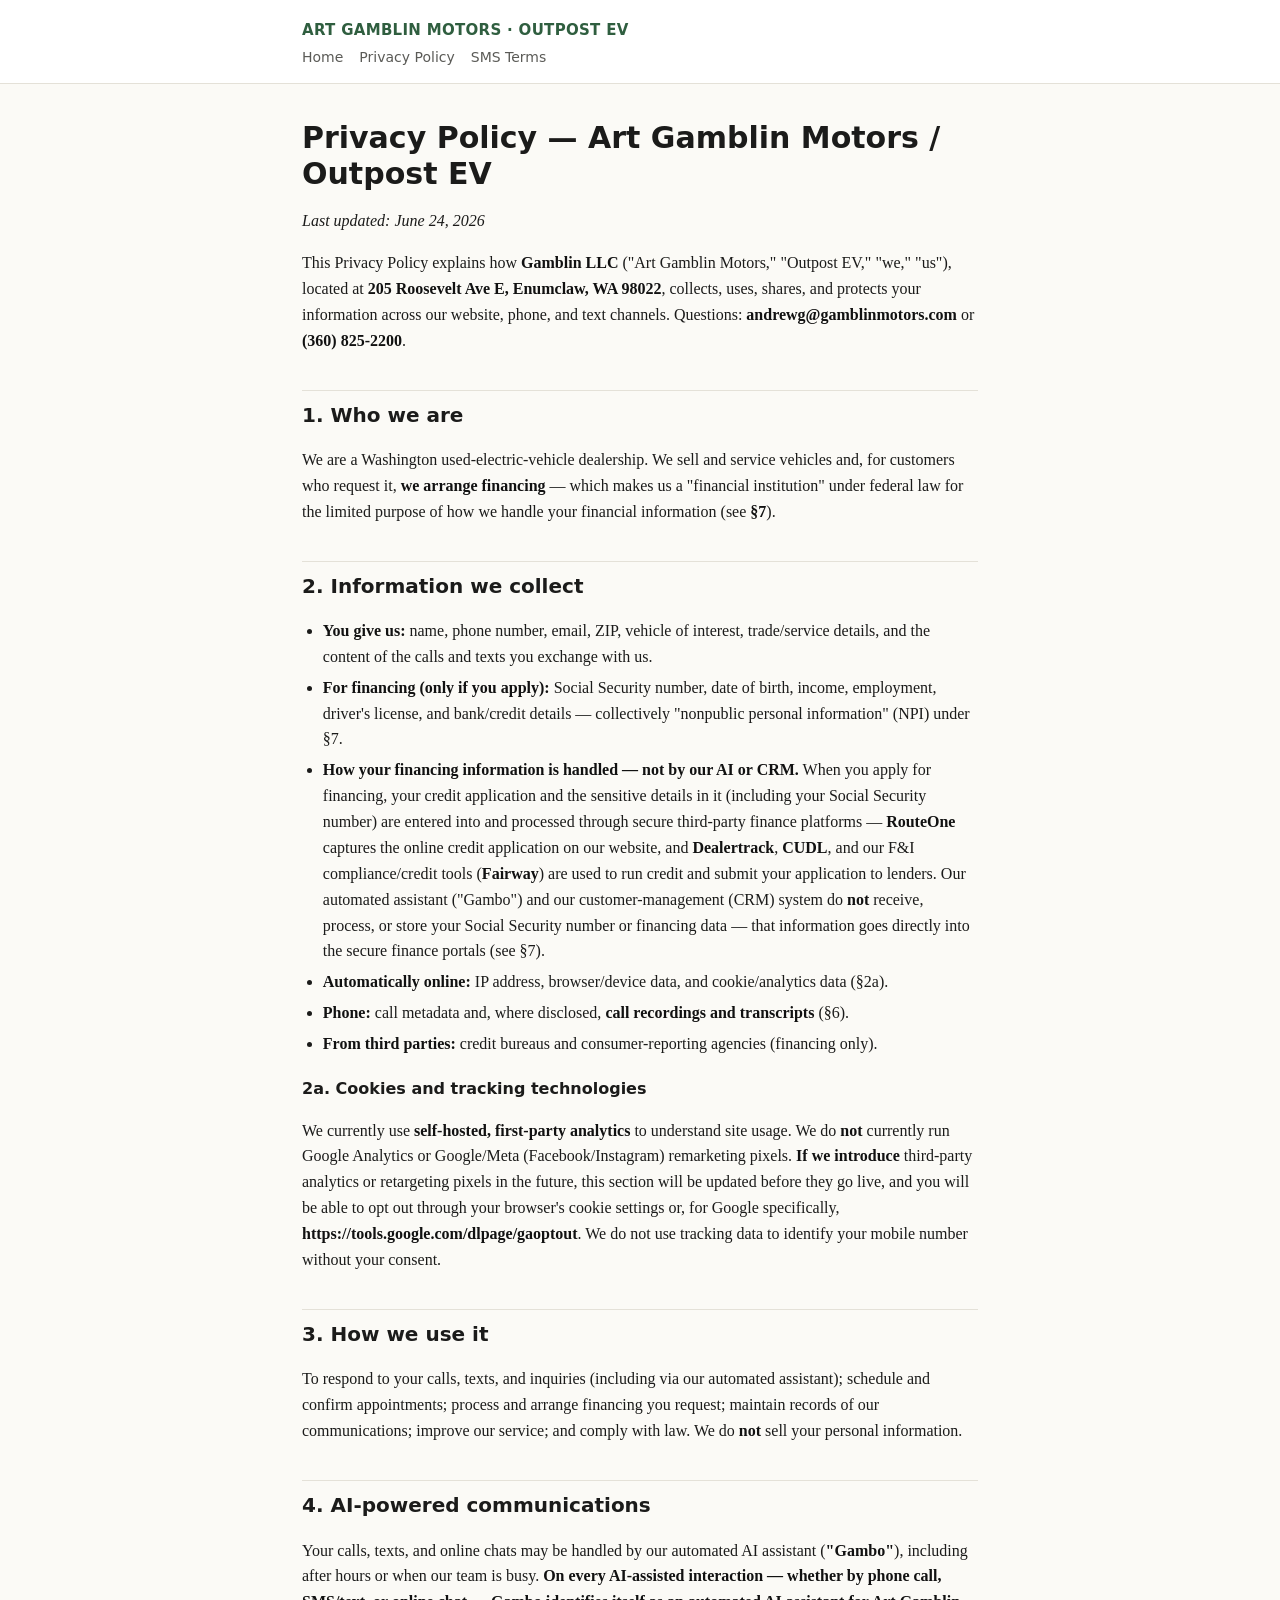
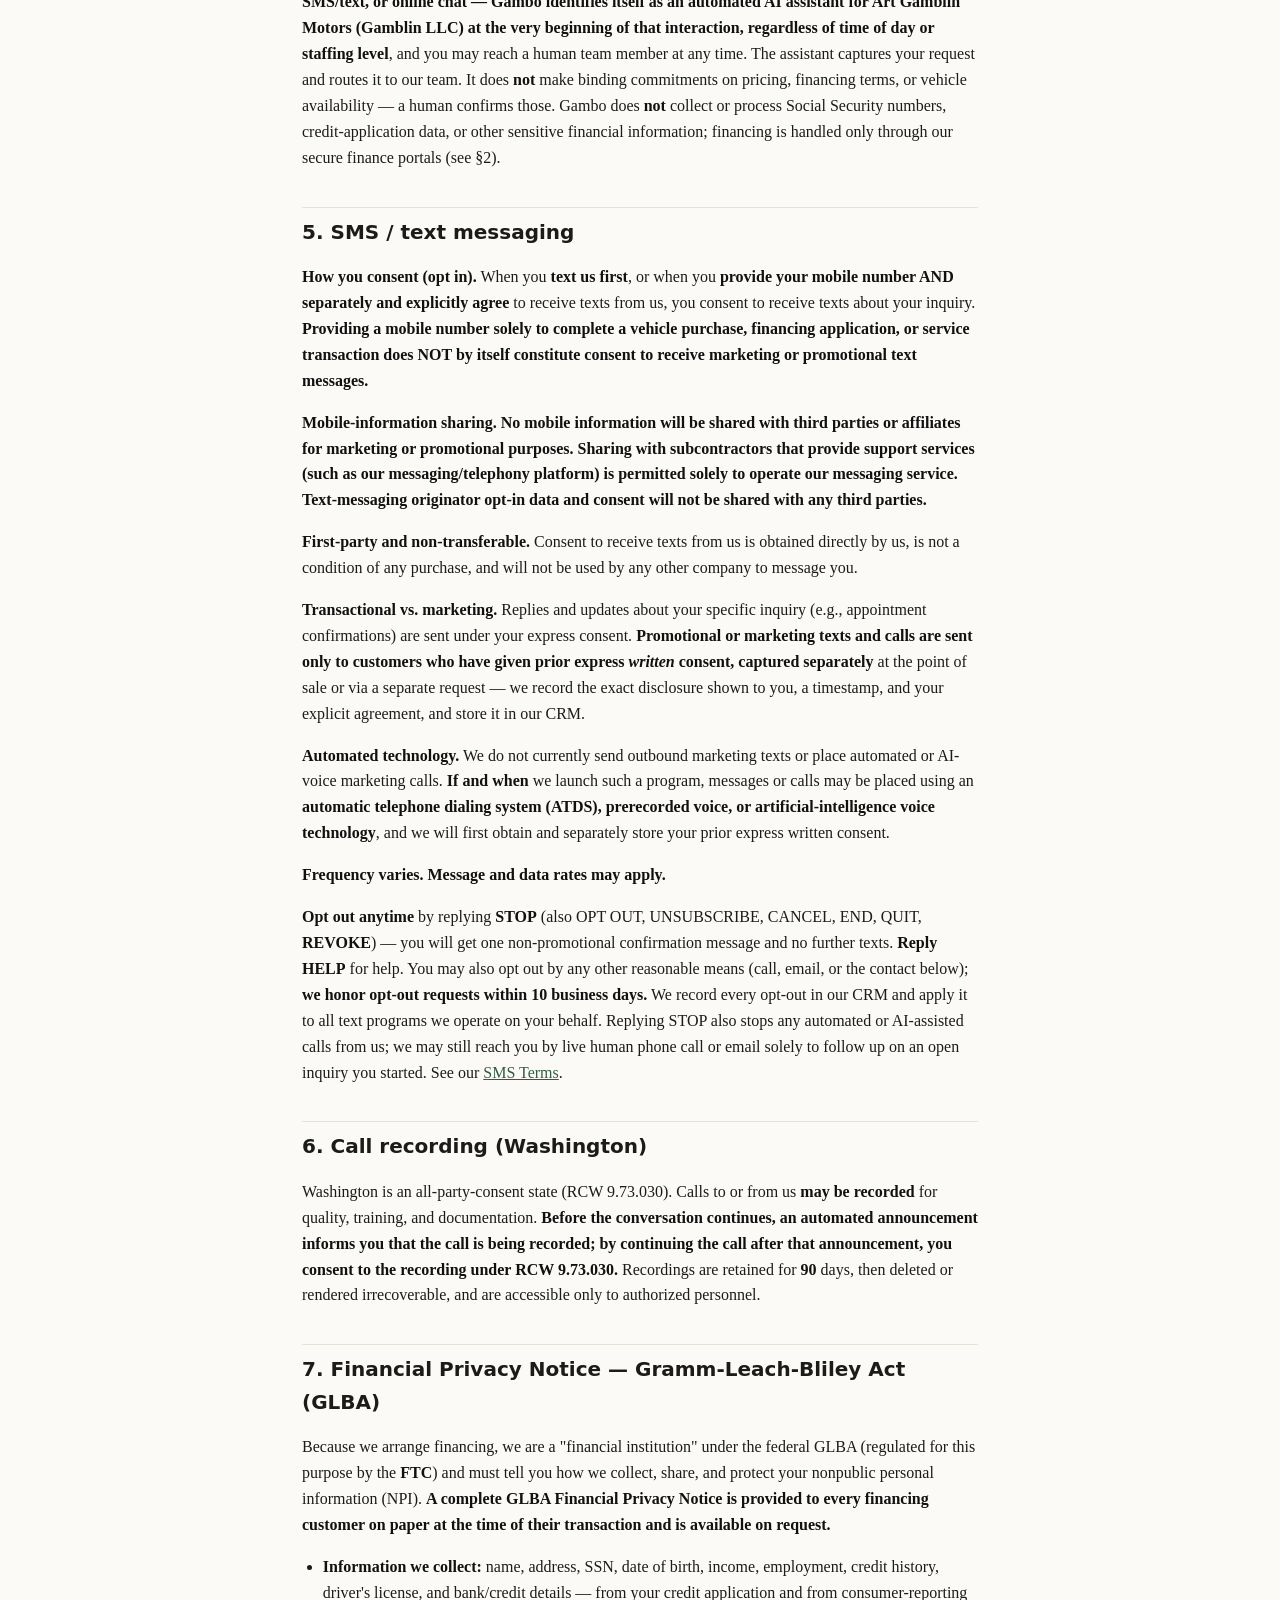
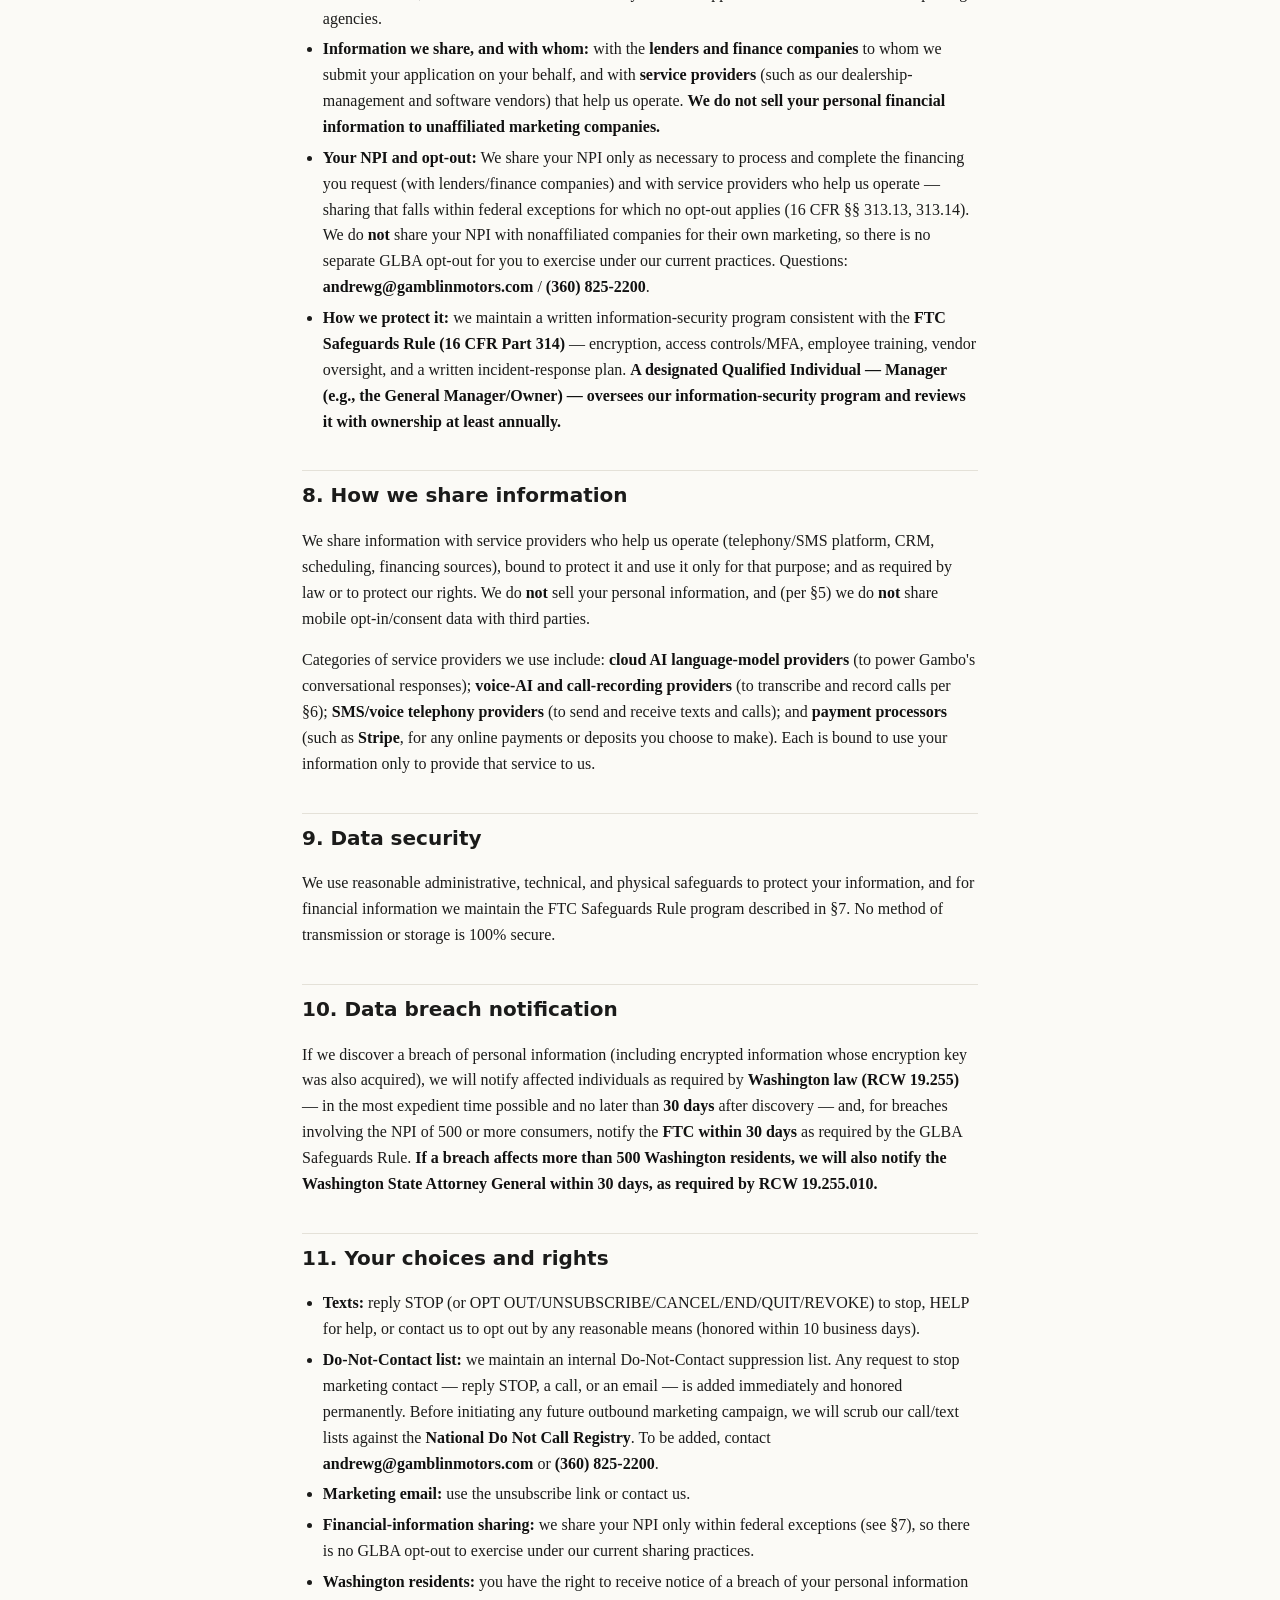
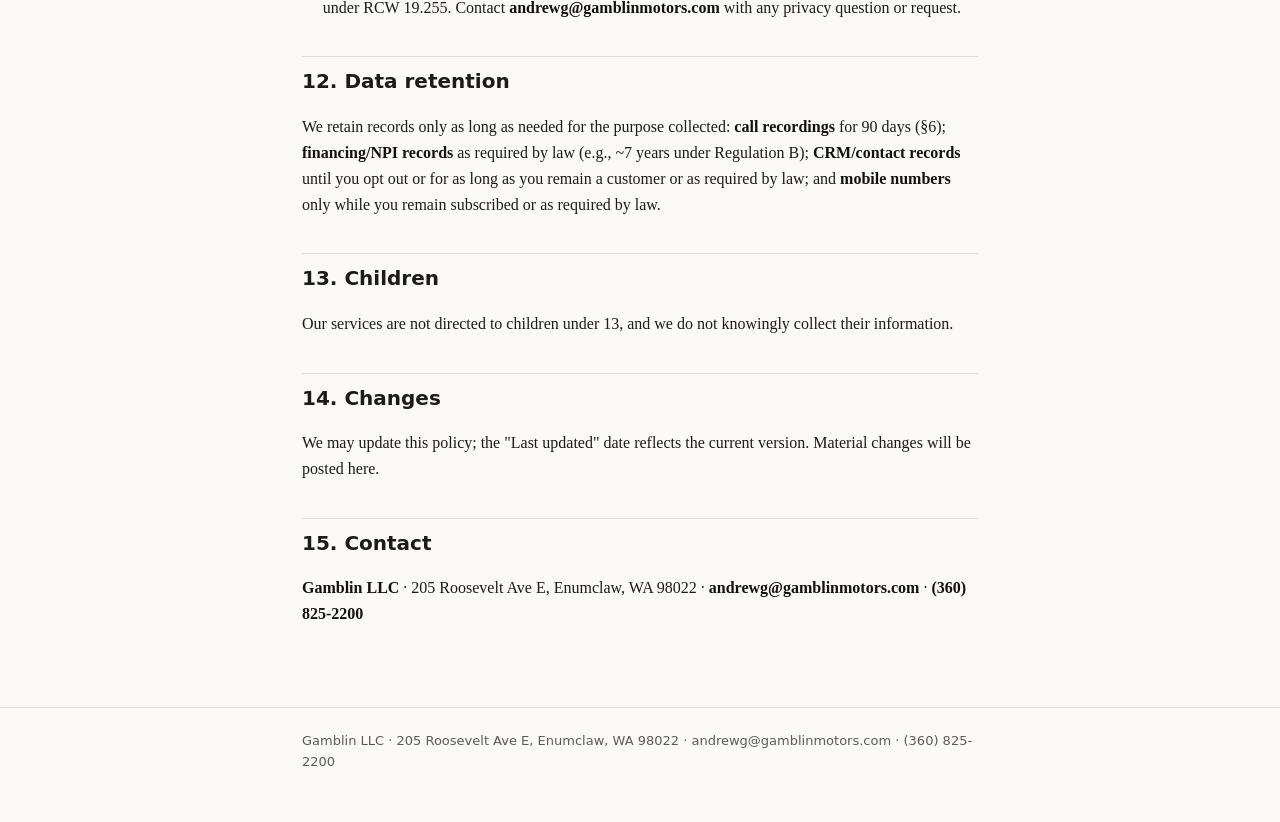
==== commit c5f54eb2: "fix(legal): correct address to 205 Roosevelt Ave E (Outpost EV = truck center, NOT Chevy store 1047)" ====
--- a/privacy/index.html
+++ b/privacy/index.html
@@ -43,7 +43,7 @@
 <h1>Privacy Policy — Art Gamblin Motors / Outpost EV</h1>
 <p><em>Last updated: June 24, 2026</em></p>
 <p>This Privacy Policy explains how <strong>Gamblin LLC</strong> ("Art Gamblin Motors,"
-"Outpost EV," "we," "us"), located at <strong>1047 Roosevelt Ave E, Enumclaw, WA 98022</strong>,
+"Outpost EV," "we," "us"), located at <strong>205 Roosevelt Ave E, Enumclaw, WA 98022</strong>,
 collects, uses, shares, and protects your information across our website, phone, and text
 channels. Questions: <strong>andrewg@gamblinmotors.com</strong> or <strong>(360) 825-2200</strong>.</p>
 <h2>1. Who we are</h2>
@@ -208,11 +208,11 @@
 <p>We may update this policy; the "Last updated" date reflects the current version. Material
 changes will be posted here.</p>
 <h2>15. Contact</h2>
-<p><strong>Gamblin LLC</strong> · 1047 Roosevelt Ave E, Enumclaw, WA 98022 ·
+<p><strong>Gamblin LLC</strong> · 205 Roosevelt Ave E, Enumclaw, WA 98022 ·
 <strong>andrewg@gamblinmotors.com</strong> · <strong>(360) 825-2200</strong></p>
 </div></main>
 <footer><div class="wrap">
-  Gamblin LLC · 1047 Roosevelt Ave E, Enumclaw, WA 98022 · andrewg@gamblinmotors.com · (360) 825-2200
+  Gamblin LLC · 205 Roosevelt Ave E, Enumclaw, WA 98022 · andrewg@gamblinmotors.com · (360) 825-2200
 </div></footer>
 </body>
 </html>
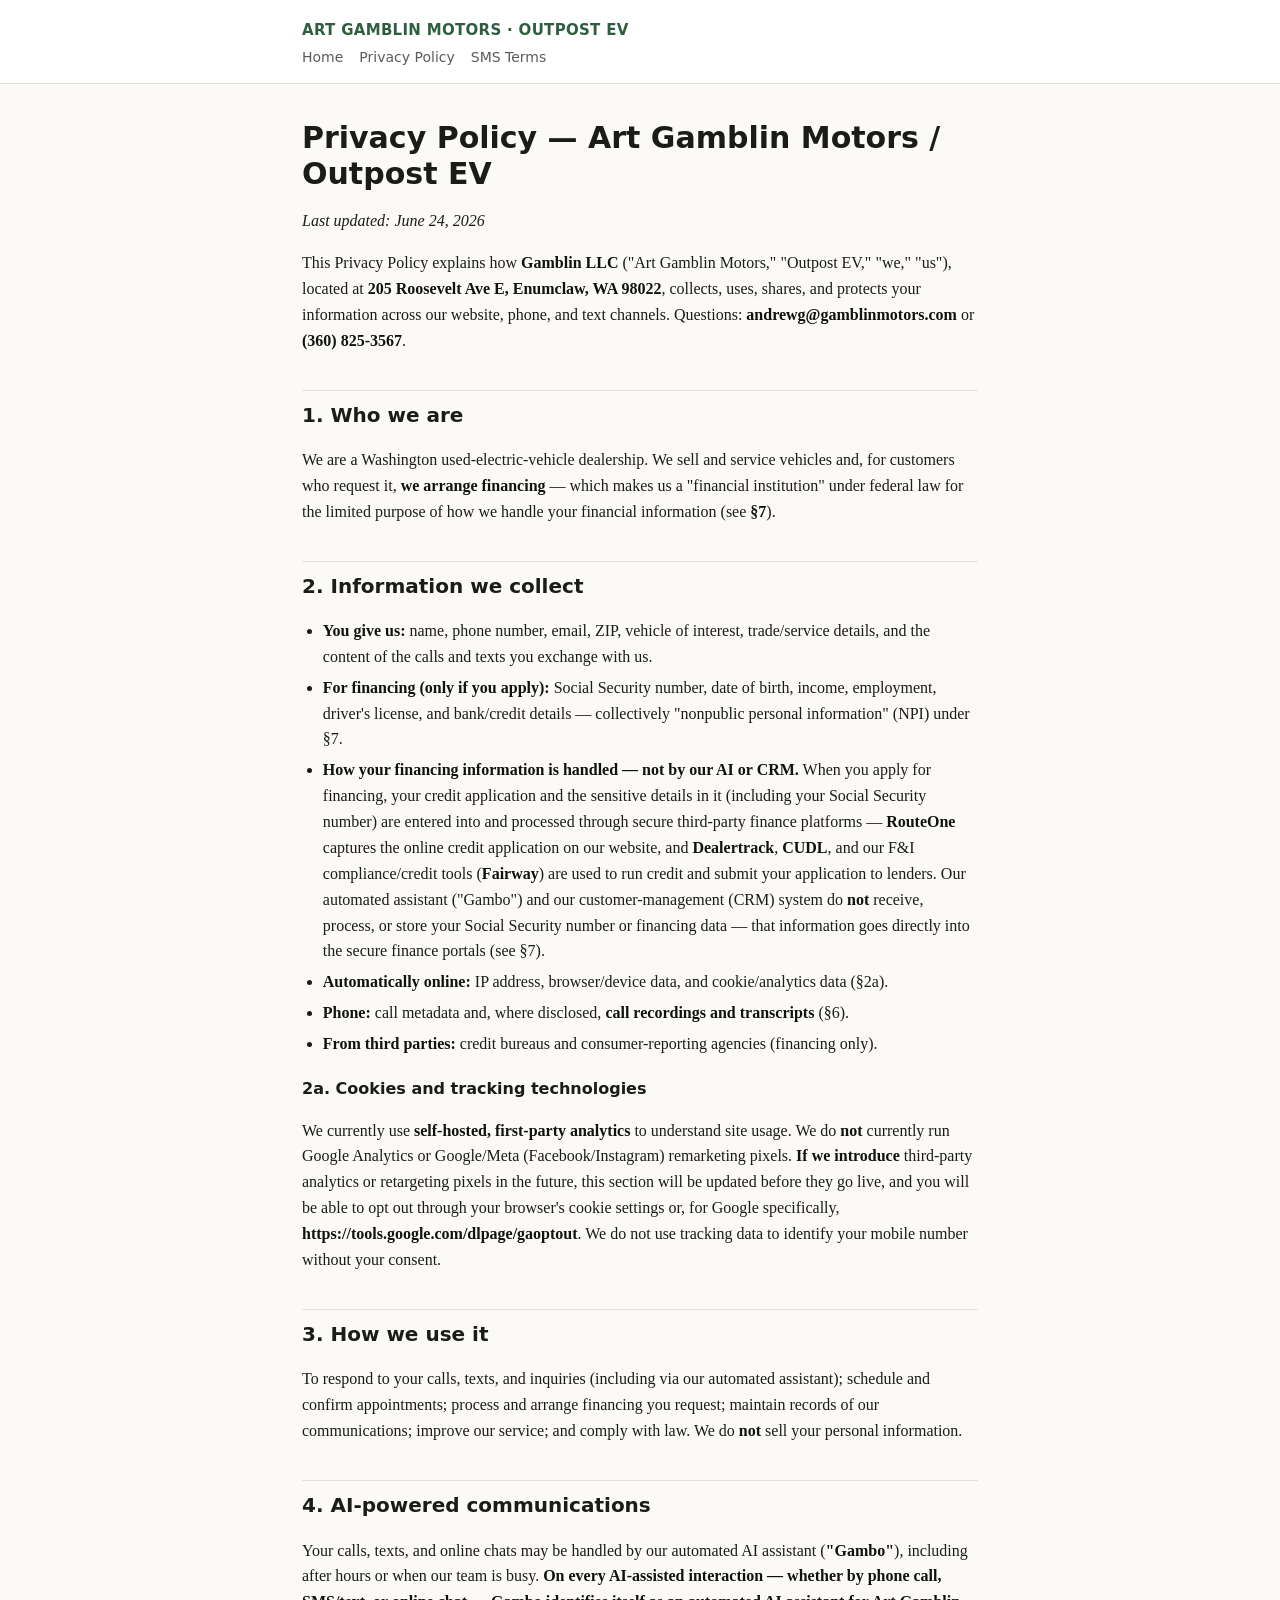
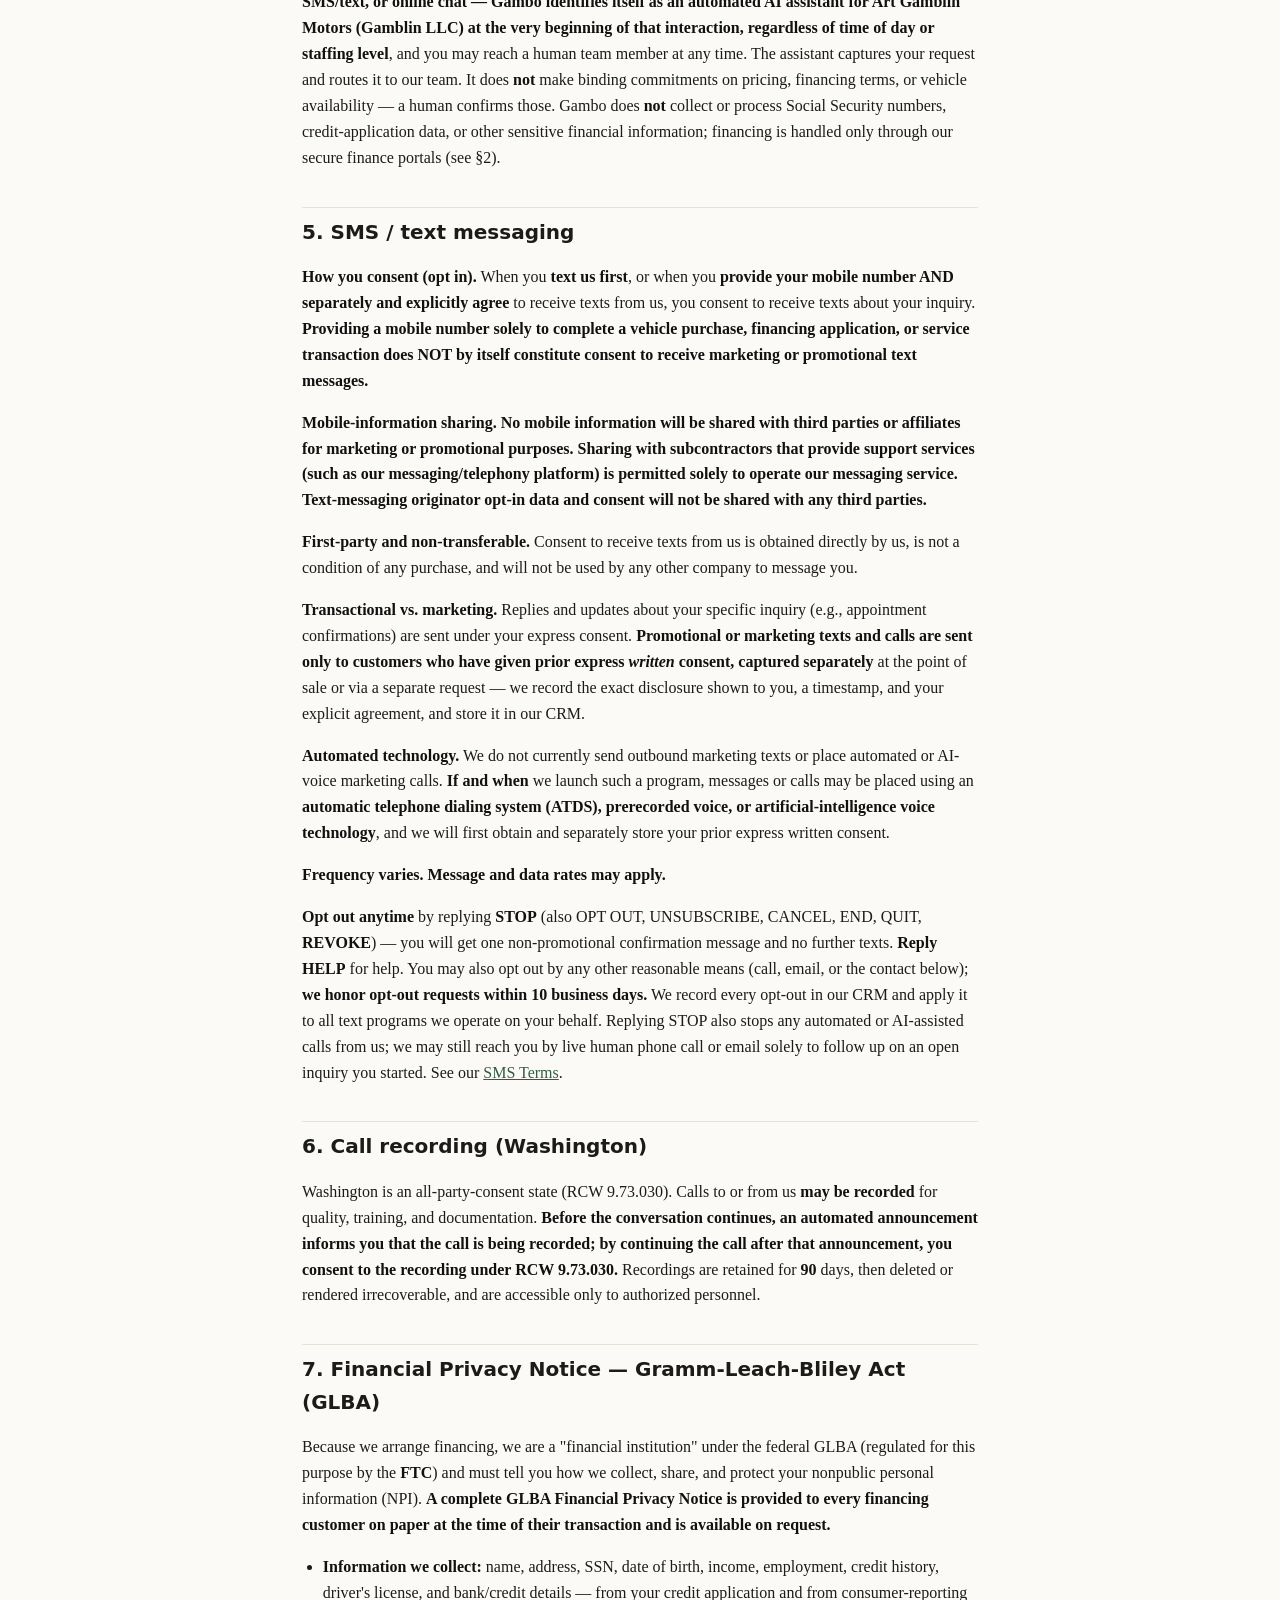
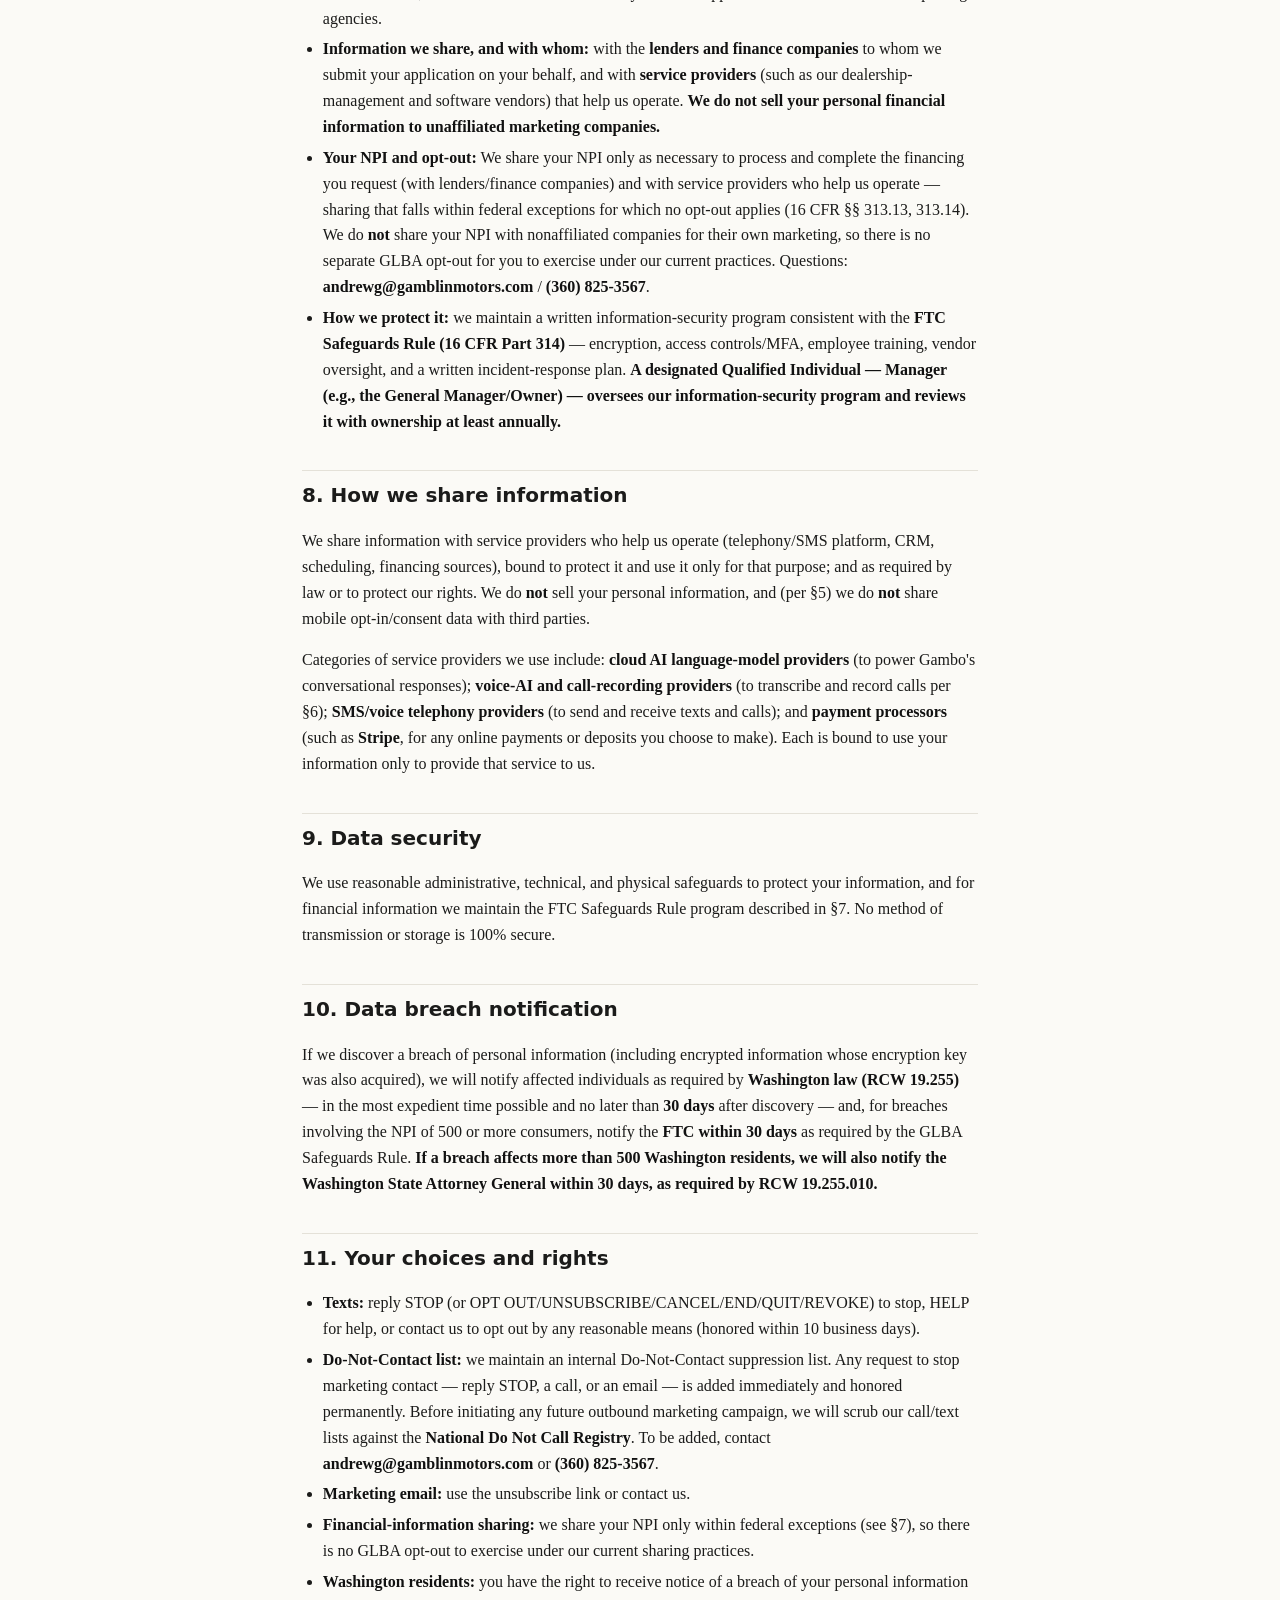
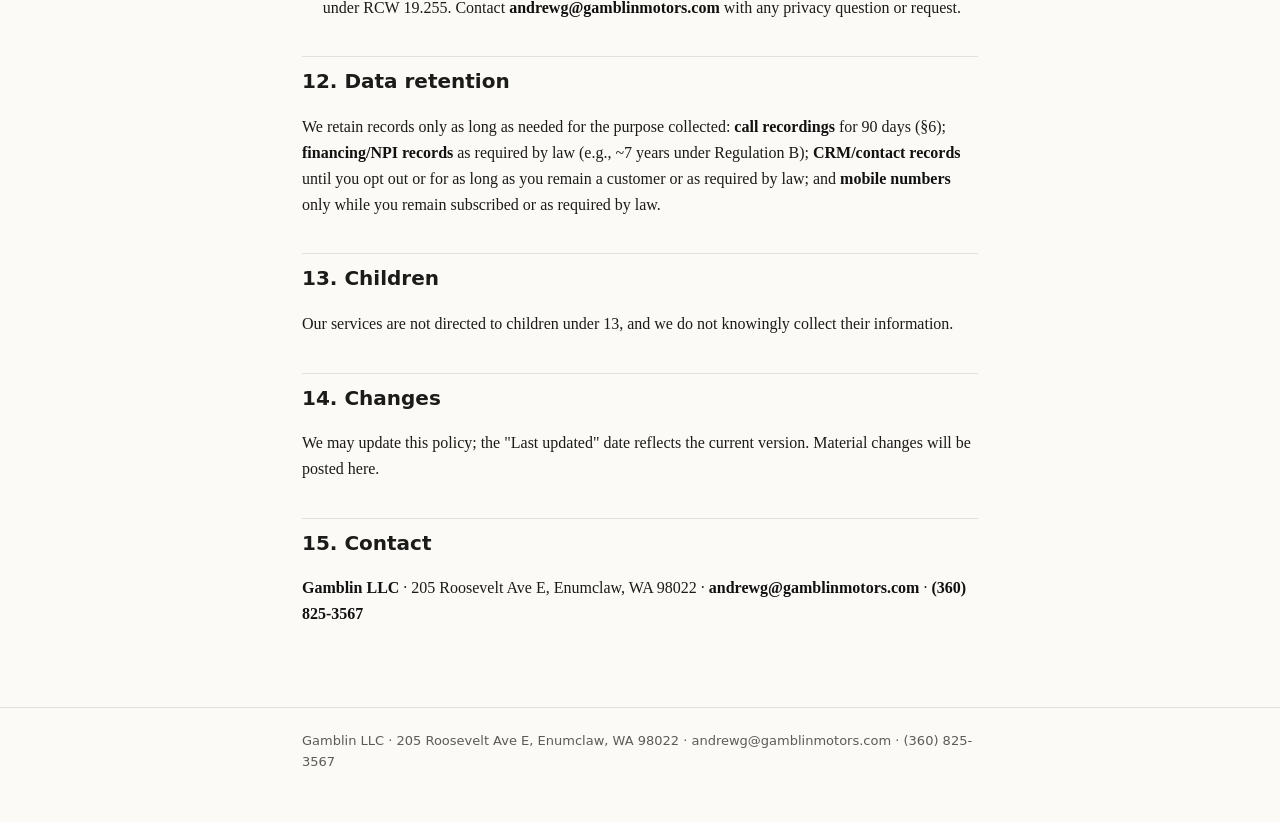
==== commit 2f61fef6: "fix(legal): store contact number = (360) 825-3567 (Andrew correction; matches license) 825-2200 -> 8" ====
--- a/privacy/index.html
+++ b/privacy/index.html
@@ -45,7 +45,7 @@
 <p>This Privacy Policy explains how <strong>Gamblin LLC</strong> ("Art Gamblin Motors,"
 "Outpost EV," "we," "us"), located at <strong>205 Roosevelt Ave E, Enumclaw, WA 98022</strong>,
 collects, uses, shares, and protects your information across our website, phone, and text
-channels. Questions: <strong>andrewg@gamblinmotors.com</strong> or <strong>(360) 825-2200</strong>.</p>
+channels. Questions: <strong>andrewg@gamblinmotors.com</strong> or <strong>(360) 825-3567</strong>.</p>
 <h2>1. Who we are</h2>
 <p>We are a Washington used-electric-vehicle dealership. We sell and service vehicles and, for
 customers who request it, <strong>we arrange financing</strong> — which makes us a "financial
@@ -151,7 +151,7 @@
   operate — sharing that falls within federal exceptions for which no opt-out applies
   (16 CFR §§ 313.13, 313.14). We do <strong>not</strong> share your NPI with nonaffiliated companies for their
   own marketing, so there is no separate GLBA opt-out for you to exercise under our current
-  practices. Questions: <strong>andrewg@gamblinmotors.com</strong> / <strong>(360) 825-2200</strong>.</li>
+  practices. Questions: <strong>andrewg@gamblinmotors.com</strong> / <strong>(360) 825-3567</strong>.</li>
 <li><strong>How we protect it:</strong> we maintain a written information-security program consistent with
   the <strong>FTC Safeguards Rule (16 CFR Part 314)</strong> — encryption, access controls/MFA, employee
   training, vendor oversight, and a written incident-response plan. <strong>A designated Qualified
@@ -189,7 +189,7 @@
   request to stop marketing contact — reply STOP, a call, or an email — is added immediately
   and honored permanently. Before initiating any future outbound marketing campaign, we will
   scrub our call/text lists against the <strong>National Do Not Call Registry</strong>. To be added, contact
-  <strong>andrewg@gamblinmotors.com</strong> or <strong>(360) 825-2200</strong>.</li>
+  <strong>andrewg@gamblinmotors.com</strong> or <strong>(360) 825-3567</strong>.</li>
 <li><strong>Marketing email:</strong> use the unsubscribe link or contact us.</li>
 <li><strong>Financial-information sharing:</strong> we share your NPI only within federal exceptions (see §7), so there is no GLBA opt-out to exercise under our current sharing practices.</li>
 <li><strong>Washington residents:</strong> you have the right to receive notice of a breach of your personal
@@ -209,10 +209,10 @@
 changes will be posted here.</p>
 <h2>15. Contact</h2>
 <p><strong>Gamblin LLC</strong> · 205 Roosevelt Ave E, Enumclaw, WA 98022 ·
-<strong>andrewg@gamblinmotors.com</strong> · <strong>(360) 825-2200</strong></p>
+<strong>andrewg@gamblinmotors.com</strong> · <strong>(360) 825-3567</strong></p>
 </div></main>
 <footer><div class="wrap">
-  Gamblin LLC · 205 Roosevelt Ave E, Enumclaw, WA 98022 · andrewg@gamblinmotors.com · (360) 825-2200
+  Gamblin LLC · 205 Roosevelt Ave E, Enumclaw, WA 98022 · andrewg@gamblinmotors.com · (360) 825-3567
 </div></footer>
 </body>
 </html>
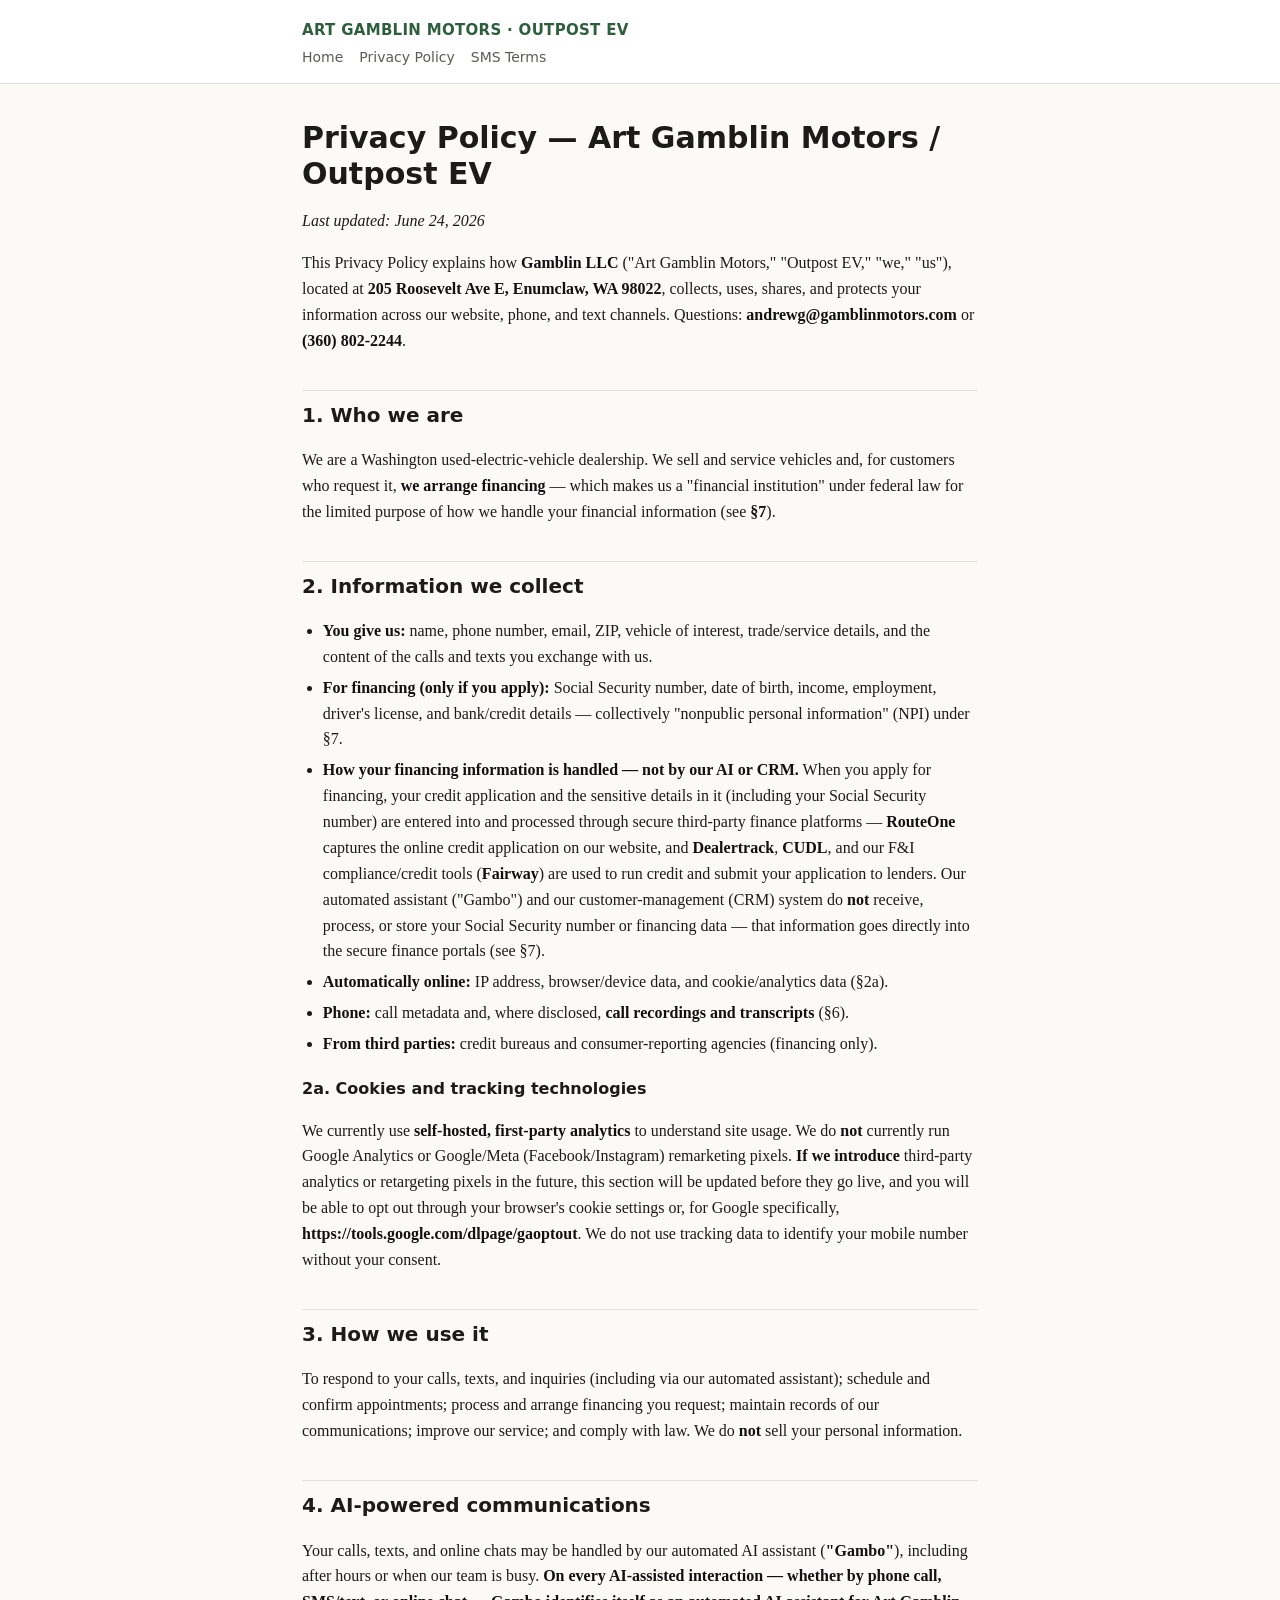
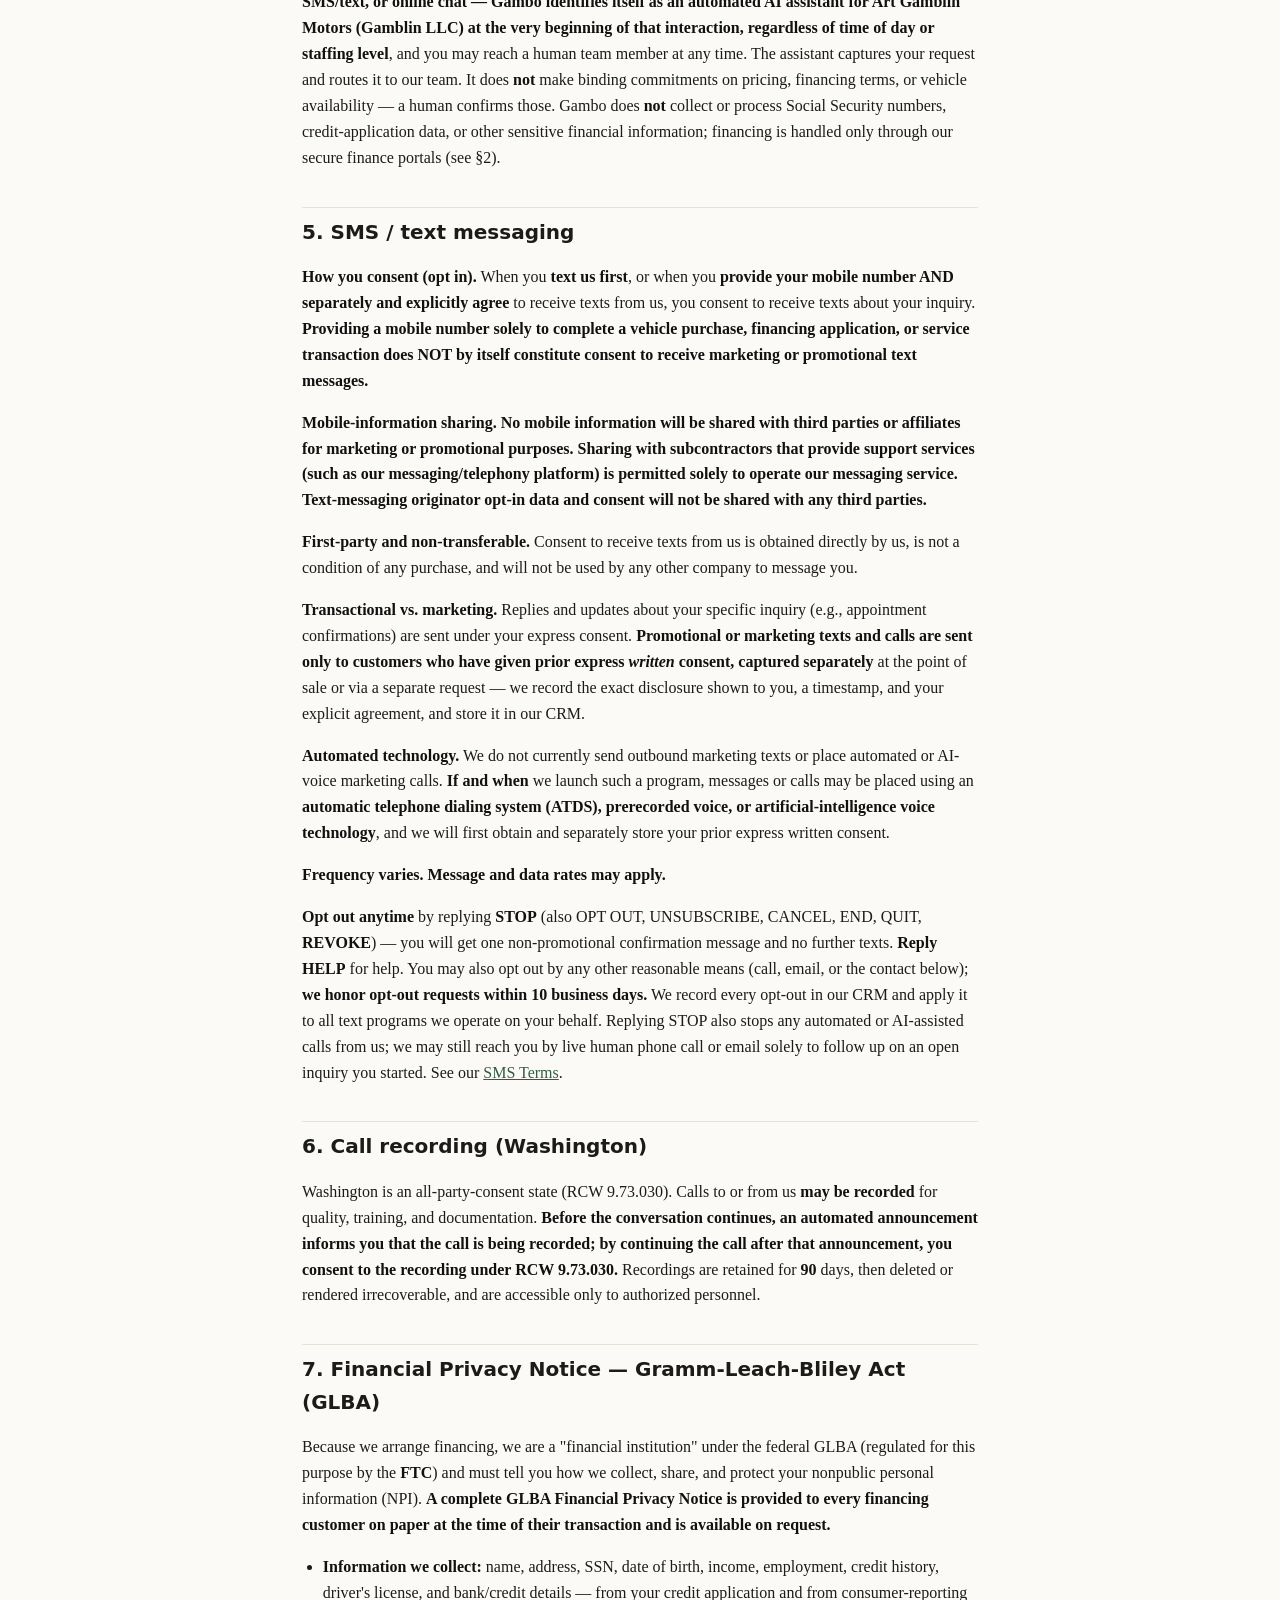
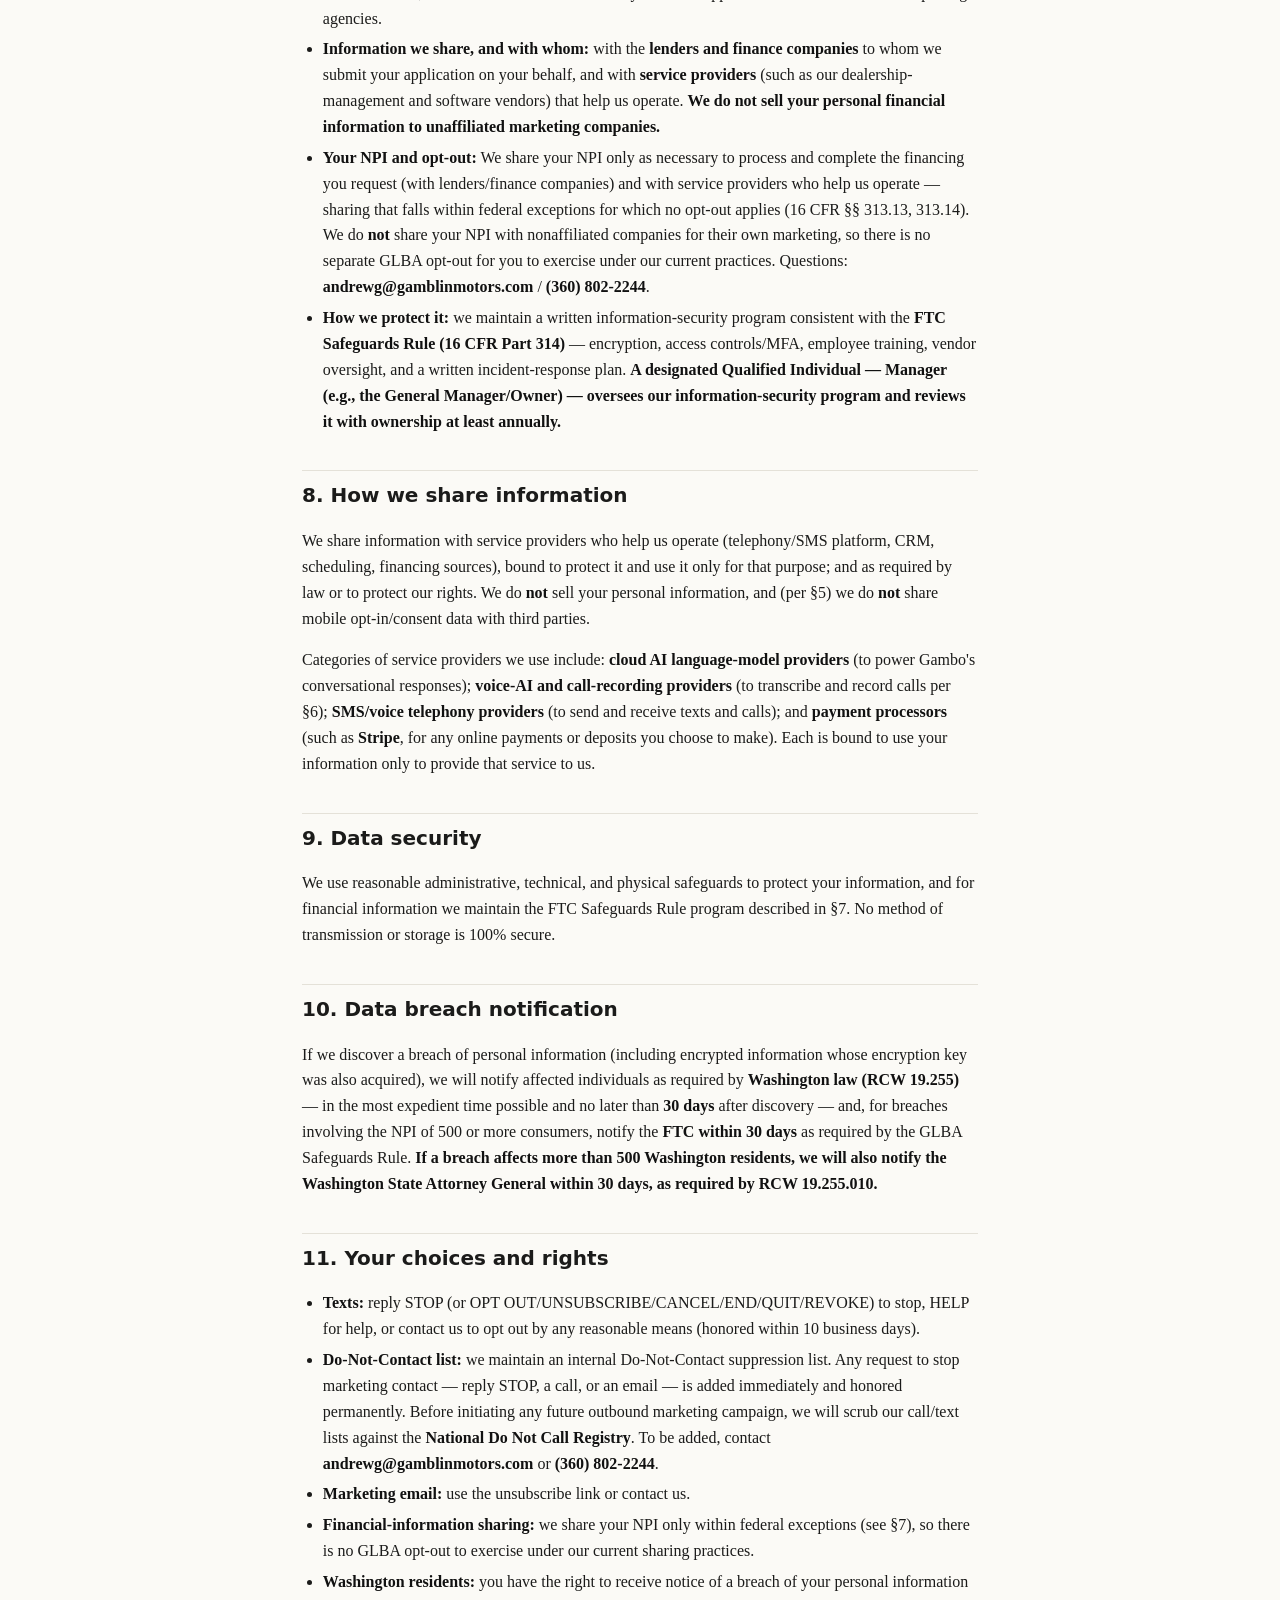
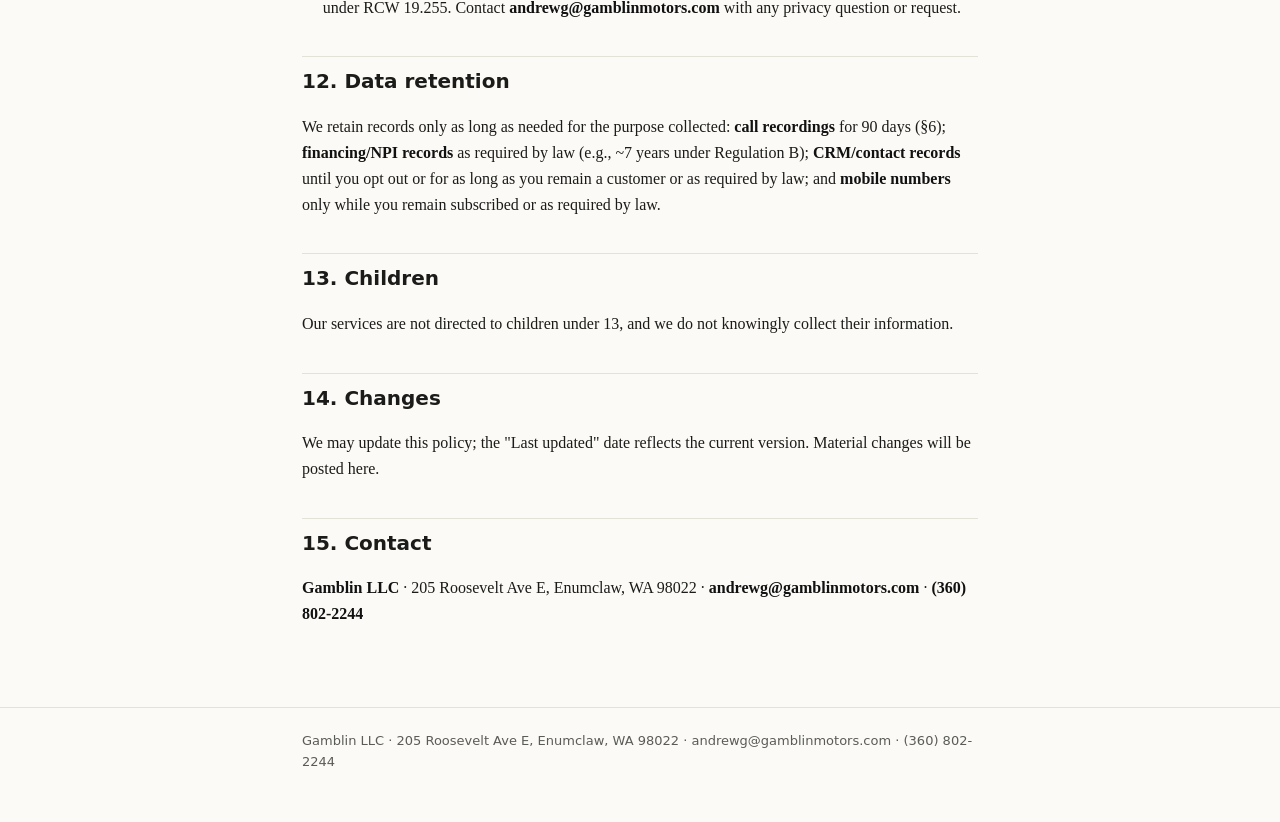
==== commit 85a415c7: "fix(legal): customer-care phone -> (360) 802-2244 (new official Outpost EV landline, Andrew 2026-07-" ====
--- a/privacy/index.html
+++ b/privacy/index.html
@@ -45,7 +45,7 @@
 <p>This Privacy Policy explains how <strong>Gamblin LLC</strong> ("Art Gamblin Motors,"
 "Outpost EV," "we," "us"), located at <strong>205 Roosevelt Ave E, Enumclaw, WA 98022</strong>,
 collects, uses, shares, and protects your information across our website, phone, and text
-channels. Questions: <strong>andrewg@gamblinmotors.com</strong> or <strong>(360) 825-3567</strong>.</p>
+channels. Questions: <strong>andrewg@gamblinmotors.com</strong> or <strong>(360) 802-2244</strong>.</p>
 <h2>1. Who we are</h2>
 <p>We are a Washington used-electric-vehicle dealership. We sell and service vehicles and, for
 customers who request it, <strong>we arrange financing</strong> — which makes us a "financial
@@ -151,7 +151,7 @@
   operate — sharing that falls within federal exceptions for which no opt-out applies
   (16 CFR §§ 313.13, 313.14). We do <strong>not</strong> share your NPI with nonaffiliated companies for their
   own marketing, so there is no separate GLBA opt-out for you to exercise under our current
-  practices. Questions: <strong>andrewg@gamblinmotors.com</strong> / <strong>(360) 825-3567</strong>.</li>
+  practices. Questions: <strong>andrewg@gamblinmotors.com</strong> / <strong>(360) 802-2244</strong>.</li>
 <li><strong>How we protect it:</strong> we maintain a written information-security program consistent with
   the <strong>FTC Safeguards Rule (16 CFR Part 314)</strong> — encryption, access controls/MFA, employee
   training, vendor oversight, and a written incident-response plan. <strong>A designated Qualified
@@ -189,7 +189,7 @@
   request to stop marketing contact — reply STOP, a call, or an email — is added immediately
   and honored permanently. Before initiating any future outbound marketing campaign, we will
   scrub our call/text lists against the <strong>National Do Not Call Registry</strong>. To be added, contact
-  <strong>andrewg@gamblinmotors.com</strong> or <strong>(360) 825-3567</strong>.</li>
+  <strong>andrewg@gamblinmotors.com</strong> or <strong>(360) 802-2244</strong>.</li>
 <li><strong>Marketing email:</strong> use the unsubscribe link or contact us.</li>
 <li><strong>Financial-information sharing:</strong> we share your NPI only within federal exceptions (see §7), so there is no GLBA opt-out to exercise under our current sharing practices.</li>
 <li><strong>Washington residents:</strong> you have the right to receive notice of a breach of your personal
@@ -209,10 +209,10 @@
 changes will be posted here.</p>
 <h2>15. Contact</h2>
 <p><strong>Gamblin LLC</strong> · 205 Roosevelt Ave E, Enumclaw, WA 98022 ·
-<strong>andrewg@gamblinmotors.com</strong> · <strong>(360) 825-3567</strong></p>
+<strong>andrewg@gamblinmotors.com</strong> · <strong>(360) 802-2244</strong></p>
 </div></main>
 <footer><div class="wrap">
-  Gamblin LLC · 205 Roosevelt Ave E, Enumclaw, WA 98022 · andrewg@gamblinmotors.com · (360) 825-3567
+  Gamblin LLC · 205 Roosevelt Ave E, Enumclaw, WA 98022 · andrewg@gamblinmotors.com · (360) 802-2244
 </div></footer>
 </body>
 </html>
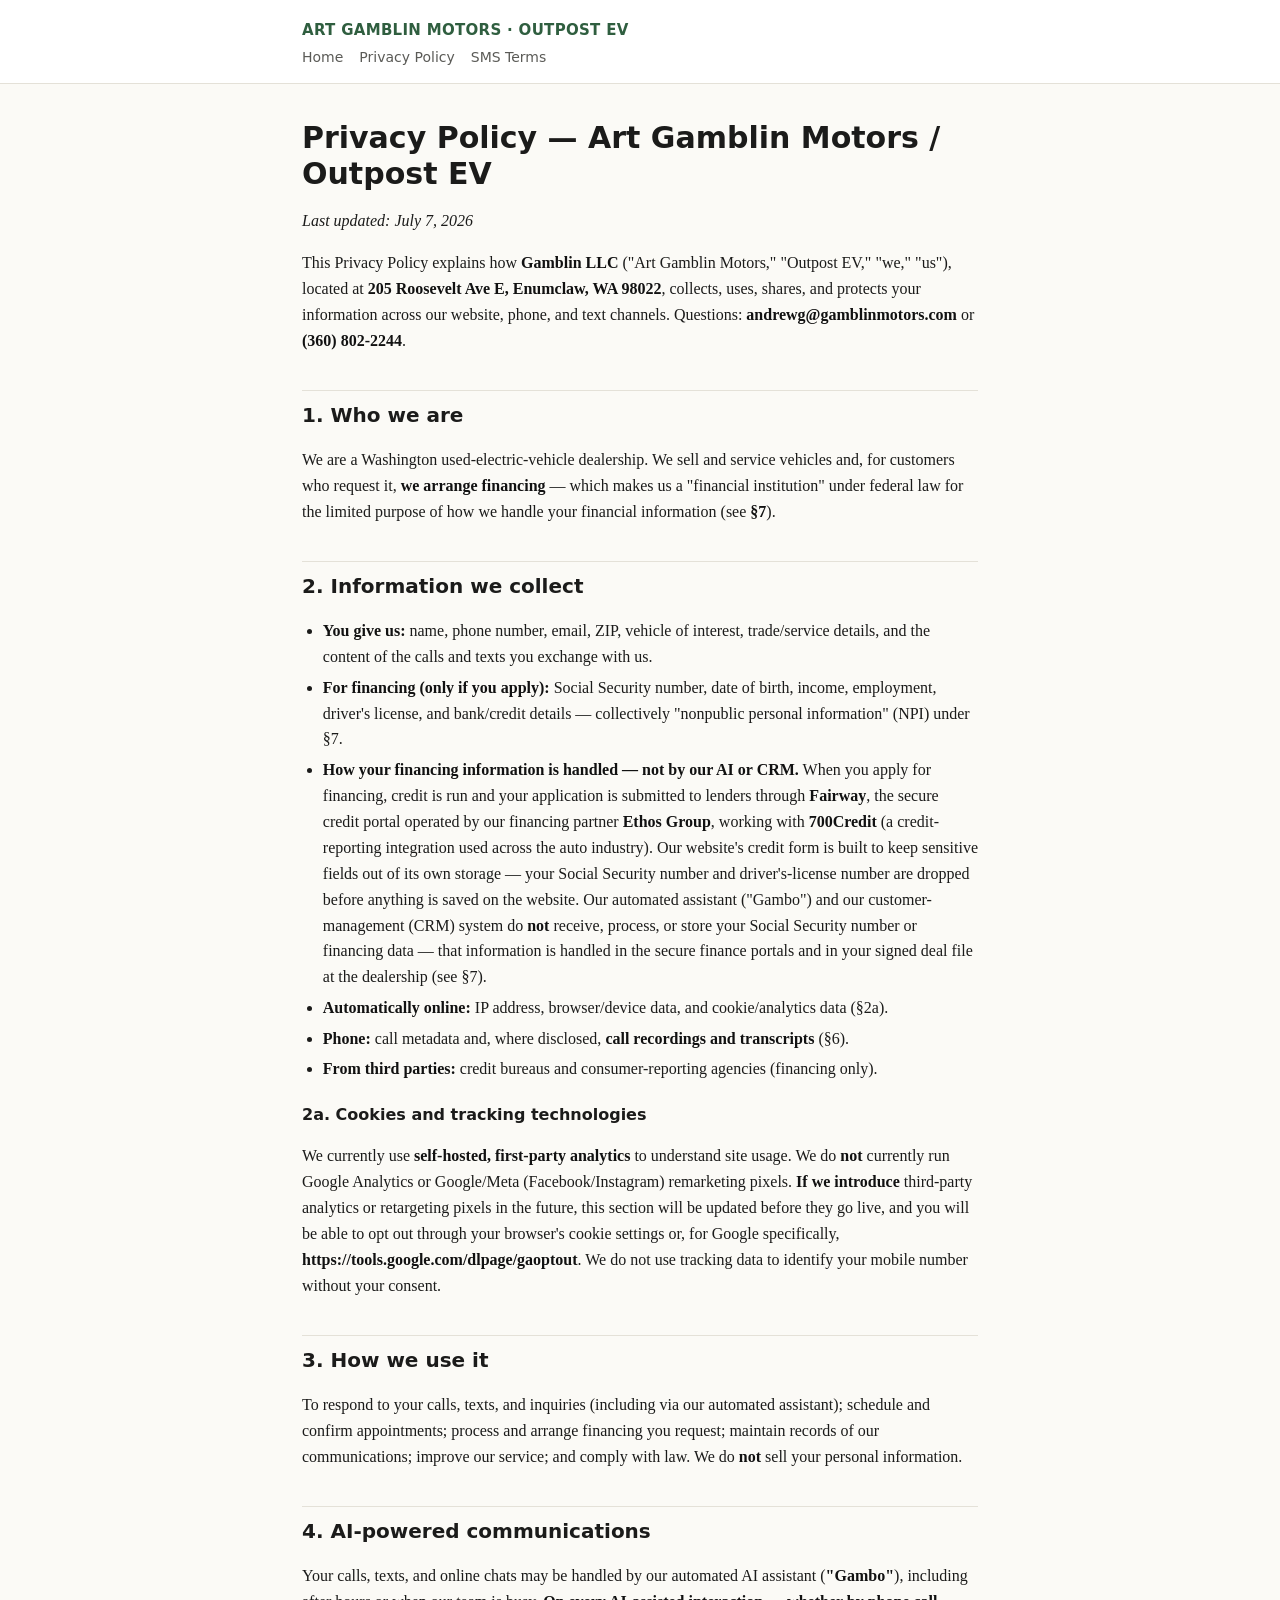
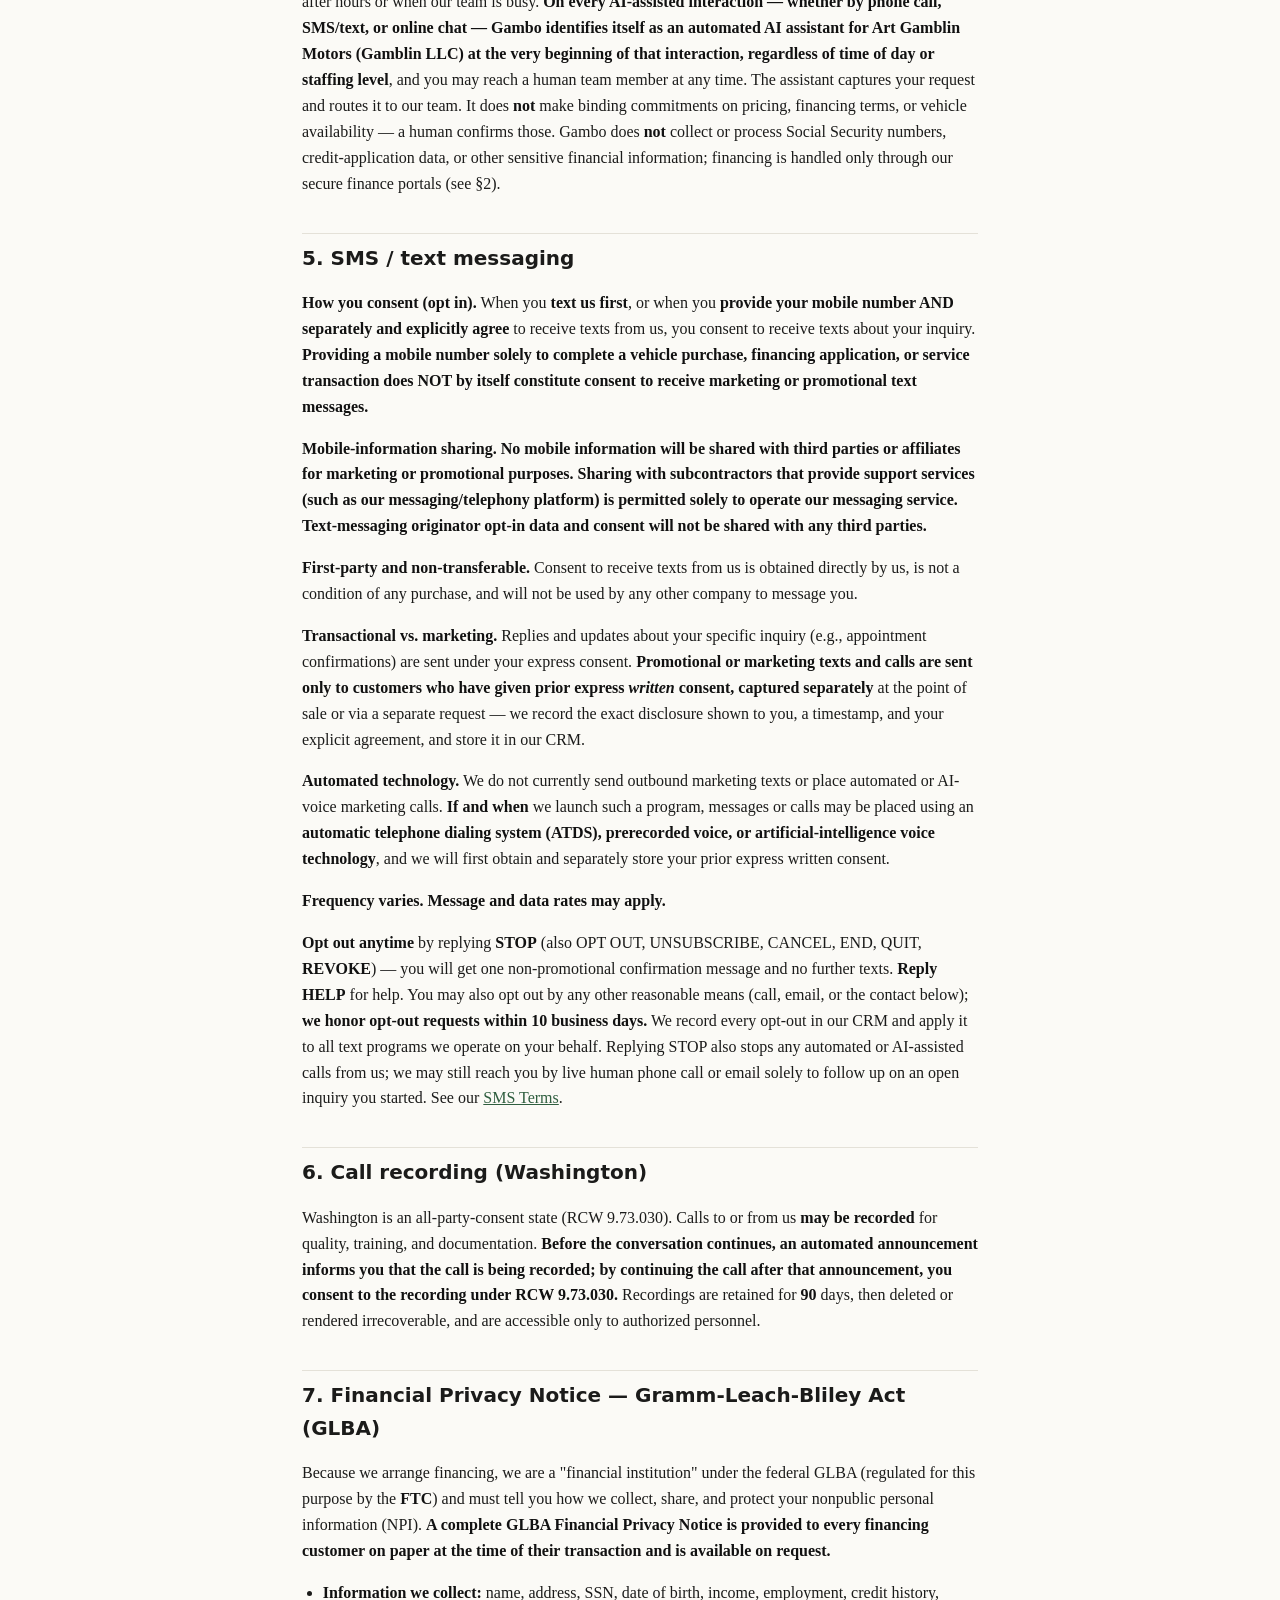
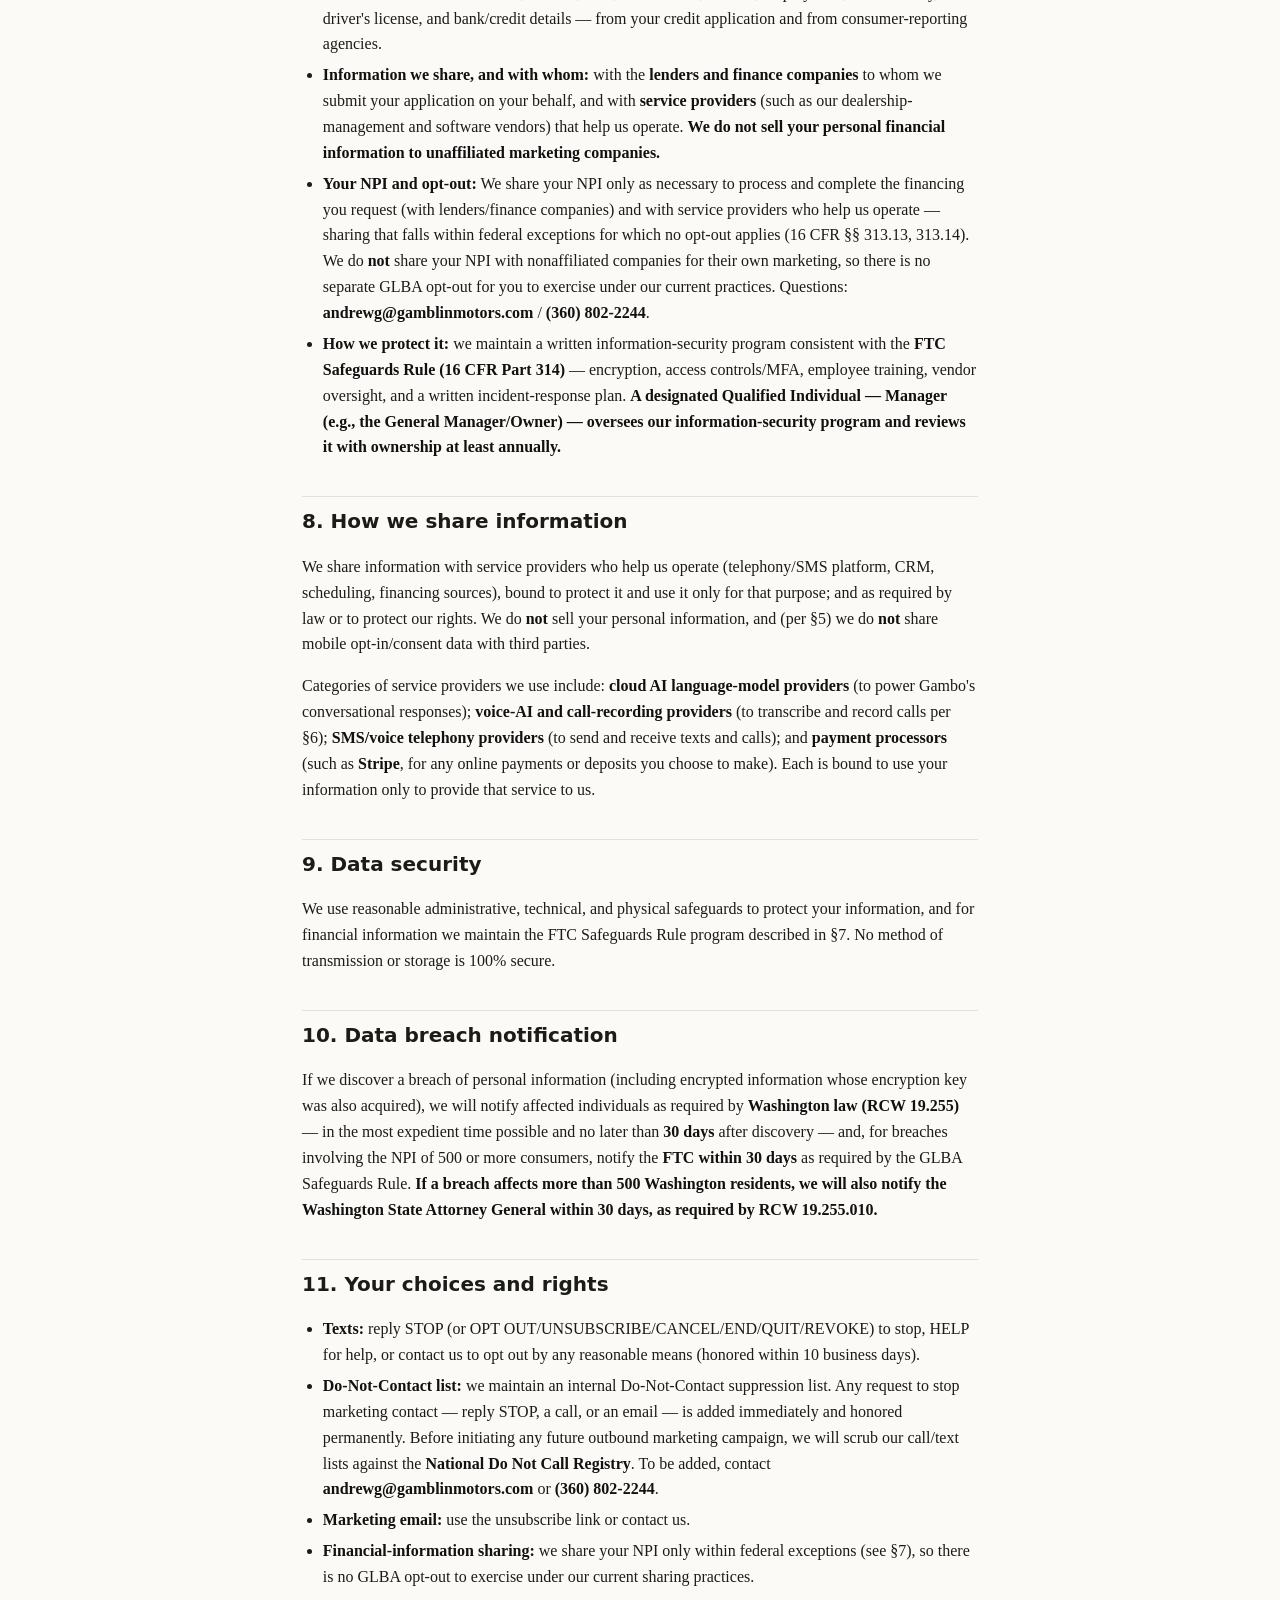
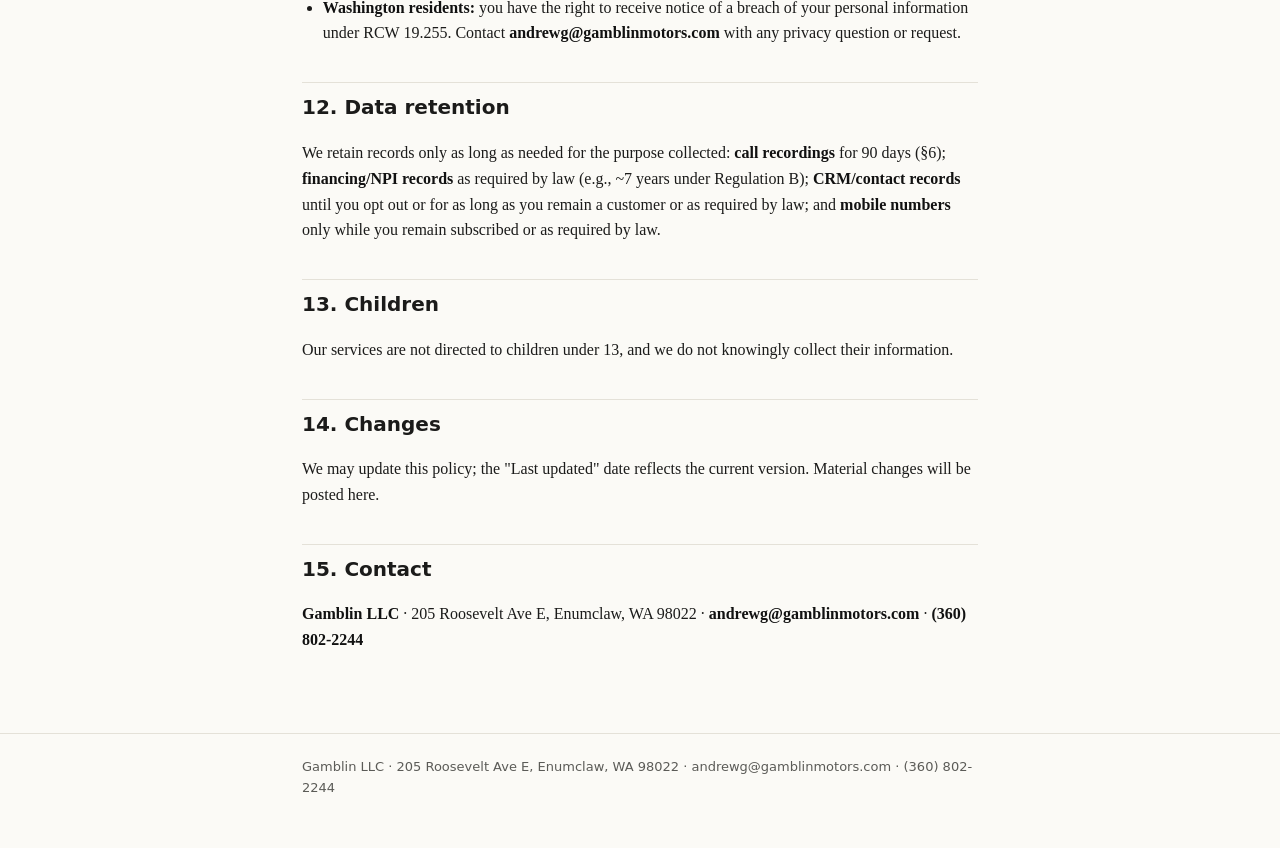
==== commit ef07f42b: "fix(privacy): financing-platform paragraph tells the truth — Fairway/Ethos/700Credit (matches audite" ====
--- a/privacy/index.html
+++ b/privacy/index.html
@@ -1,218 +1,520 @@
 <!doctype html>
 <html lang="en">
-<head>
-<meta charset="utf-8">
-<meta name="viewport" content="width=device-width, initial-scale=1">
-<meta name="robots" content="index,follow">
-<title>Privacy Policy — Art Gamblin Motors / Outpost EV</title>
-<style>
-  :root { --ink:#1b1b1a; --muted:#5b5b57; --line:#e4e1d8; --accent:#2f5e3f; --bg:#fbfaf6; }
-  * { box-sizing:border-box; }
-  body { margin:0; background:var(--bg); color:var(--ink);
-    font-family:Georgia,"Iowan Old Style","Times New Roman",serif; line-height:1.62; }
-  header { border-bottom:1px solid var(--line); background:#fff; }
-  .wrap { max-width:720px; margin:0 auto; padding:0 22px; }
-  .brand { font-family:ui-sans-serif,system-ui,-apple-system,"Segoe UI",sans-serif;
-    font-weight:700; letter-spacing:.02em; padding:18px 0 4px; font-size:15px; color:var(--accent); }
-  nav { font-family:ui-sans-serif,system-ui,-apple-system,"Segoe UI",sans-serif;
-    font-size:14px; padding-bottom:14px; }
-  nav a { color:var(--muted); text-decoration:none; margin-right:16px; }
-  nav a:hover { color:var(--accent); text-decoration:underline; }
-  main { padding:30px 0 64px; }
-  h1 { font-family:ui-sans-serif,system-ui,-apple-system,"Segoe UI",sans-serif;
-    font-size:30px; line-height:1.2; margin:.2em 0 .1em; }
-  h2 { font-family:ui-sans-serif,system-ui,-apple-system,"Segoe UI",sans-serif;
-    font-size:20px; margin:1.8em 0 .4em; padding-top:.4em; border-top:1px solid var(--line); }
-  h3 { font-family:ui-sans-serif,system-ui,-apple-system,"Segoe UI",sans-serif; font-size:16px; margin:1.2em 0 .3em; }
-  a { color:var(--accent); }
-  strong { color:#111; }
-  ul,ol { padding-left:1.3em; }
-  li { margin:.3em 0; }
-  .updated { font-family:ui-sans-serif,system-ui,-apple-system,sans-serif; color:var(--muted); font-size:14px; }
-  footer { border-top:1px solid var(--line); color:var(--muted); font-size:13px;
-    font-family:ui-sans-serif,system-ui,-apple-system,sans-serif; padding:22px 0 50px; }
-  @media (max-width:520px) { h1{font-size:25px;} body{font-size:16px;} }
-</style>
-</head>
-<body>
-<header><div class="wrap">
-  <div class="brand">ART GAMBLIN MOTORS · OUTPOST EV</div>
-  <nav><a href="./index.html">Home</a><a href="./privacy.html">Privacy Policy</a><a href="./sms-terms.html">SMS Terms</a></nav>
-</div></header>
-<main><div class="wrap">
-<h1>Privacy Policy — Art Gamblin Motors / Outpost EV</h1>
-<p><em>Last updated: June 24, 2026</em></p>
-<p>This Privacy Policy explains how <strong>Gamblin LLC</strong> ("Art Gamblin Motors,"
-"Outpost EV," "we," "us"), located at <strong>205 Roosevelt Ave E, Enumclaw, WA 98022</strong>,
-collects, uses, shares, and protects your information across our website, phone, and text
-channels. Questions: <strong>andrewg@gamblinmotors.com</strong> or <strong>(360) 802-2244</strong>.</p>
-<h2>1. Who we are</h2>
-<p>We are a Washington used-electric-vehicle dealership. We sell and service vehicles and, for
-customers who request it, <strong>we arrange financing</strong> — which makes us a "financial
-institution" under federal law for the limited purpose of how we handle your financial
-information (see <strong>§7</strong>).</p>
-<h2>2. Information we collect</h2>
-<ul>
-<li><strong>You give us:</strong> name, phone number, email, ZIP, vehicle of interest, trade/service
-  details, and the content of the calls and texts you exchange with us.</li>
-<li><strong>For financing (only if you apply):</strong> Social Security number, date of birth, income,
-  employment, driver's license, and bank/credit details — collectively "nonpublic personal
-  information" (NPI) under §7.</li>
-<li><strong>How your financing information is handled — not by our AI or CRM.</strong> When you apply for
-  financing, your credit application and the sensitive details in it (including your Social
-  Security number) are entered into and processed through secure third-party finance
-  platforms — <strong>RouteOne</strong> captures the online credit application on our website, and
-  <strong>Dealertrack</strong>, <strong>CUDL</strong>, and our F&amp;I compliance/credit tools (<strong>Fairway</strong>) are used to run
-  credit and submit your application to lenders. Our automated assistant ("Gambo") and our
-  customer-management (CRM) system do <strong>not</strong> receive, process, or store your Social Security
-  number or financing data — that information goes directly into the secure finance portals
-  (see §7).</li>
-<li><strong>Automatically online:</strong> IP address, browser/device data, and cookie/analytics data (§2a).</li>
-<li><strong>Phone:</strong> call metadata and, where disclosed, <strong>call recordings and transcripts</strong> (§6).</li>
-<li><strong>From third parties:</strong> credit bureaus and consumer-reporting agencies (financing only).</li>
-</ul>
-<h3>2a. Cookies and tracking technologies</h3>
-<p>We currently use <strong>self-hosted, first-party analytics</strong> to understand site usage. We do <strong>not</strong>
-currently run Google Analytics or Google/Meta (Facebook/Instagram) remarketing pixels. <strong>If we
-introduce</strong> third-party analytics or retargeting pixels in the future, this section will be
-updated before they go live, and you will be able to opt out through your browser's cookie
-settings or, for Google specifically, <strong>https://tools.google.com/dlpage/gaoptout</strong>. We do not
-use tracking data to identify your mobile number without your consent.</p>
-<h2>3. How we use it</h2>
-<p>To respond to your calls, texts, and inquiries (including via our automated assistant);
-schedule and confirm appointments; process and arrange financing you request; maintain
-records of our communications; improve our service; and comply with law. We do <strong>not</strong> sell
-your personal information.</p>
-<h2>4. AI-powered communications</h2>
-<p>Your calls, texts, and online chats may be handled by our automated AI assistant
-(<strong>"Gambo"</strong>), including after hours or when our team is busy. <strong>On every AI-assisted
-interaction — whether by phone call, SMS/text, or online chat — Gambo identifies itself as
-an automated AI assistant for Art Gamblin Motors (Gamblin LLC) at the very beginning of that
-interaction, regardless of time of day or staffing level</strong>, and you may reach a human team member at any time. The assistant
-captures your request and routes it to our team. It does <strong>not</strong> make binding commitments on
-pricing, financing terms, or vehicle availability — a human confirms those. Gambo does <strong>not</strong>
-collect or process Social Security numbers, credit-application data, or other sensitive
-financial information; financing is handled only through our secure finance portals (see §2).</p>
-<h2>5. SMS / text messaging</h2>
-<p><strong>How you consent (opt in).</strong> When you <strong>text us first</strong>, or when you <strong>provide your mobile
-number AND separately and explicitly agree</strong> to receive texts from us, you consent to receive
-texts about your inquiry. <strong>Providing a mobile number solely to complete a vehicle purchase,
-financing application, or service transaction does NOT by itself constitute consent to receive
-marketing or promotional text messages.</strong></p>
-<p><strong>Mobile-information sharing.</strong> <strong>No mobile information will be shared with third parties or
-affiliates for marketing or promotional purposes. Sharing with subcontractors that provide
-support services (such as our messaging/telephony platform) is permitted solely to operate our
-messaging service. Text-messaging originator opt-in data and consent will not be shared with
-any third parties.</strong></p>
-<p><strong>First-party and non-transferable.</strong> Consent to receive texts from us is obtained directly by
-us, is not a condition of any purchase, and will not be used by any other company to message
-you.</p>
-<p><strong>Transactional vs. marketing.</strong> Replies and updates about your specific inquiry (e.g.,
-appointment confirmations) are sent under your express consent. <strong>Promotional or marketing
-texts and calls are sent only to customers who have given prior express <em>written</em> consent,
-captured separately</strong> at the point of sale or via a separate request — we record the exact
-disclosure shown to you, a timestamp, and your explicit agreement, and store it in our CRM.</p>
-<p><strong>Automated technology.</strong> We do not currently send outbound marketing texts or place automated
-or AI-voice marketing calls. <strong>If and when</strong> we launch such a program, messages or calls may be
-placed using an <strong>automatic telephone dialing system (ATDS), prerecorded voice, or
-artificial-intelligence voice technology</strong>, and we will first obtain and separately store your
-prior express written consent.</p>
-<p><strong>Frequency varies. Message and data rates may apply.</strong></p>
-<p><strong>Opt out anytime</strong> by replying <strong>STOP</strong> (also OPT OUT, UNSUBSCRIBE, CANCEL, END, QUIT, <strong>REVOKE</strong>) —
-you will get one non-promotional confirmation message and no further texts. <strong>Reply HELP</strong> for help. You may also opt
-out by any other reasonable means (call, email, or the contact below); <strong>we honor opt-out
-requests within 10 business days.</strong> We record every opt-out in our CRM and apply it to all
-text programs we operate on your behalf. Replying STOP also stops any automated or AI-assisted
-calls from us; we may still reach you by live human phone call or email solely to follow up on an
-open inquiry you started. See our <a href="./sms-terms.html">SMS Terms</a>.</p>
-<h2>6. Call recording (Washington)</h2>
-<p>Washington is an all-party-consent state (RCW 9.73.030). Calls to or from us <strong>may be
-recorded</strong> for quality, training, and documentation. <strong>Before the conversation continues, an
-automated announcement informs you that the call is being recorded; by continuing the call after
-that announcement, you consent to the recording under RCW 9.73.030.</strong> Recordings are
-retained for <strong>90</strong> days, then deleted or rendered irrecoverable, and are
-accessible only to authorized personnel.</p>
-<h2>7. Financial Privacy Notice — Gramm-Leach-Bliley Act (GLBA)</h2>
-<p>Because we arrange financing, we are a "financial institution" under the federal GLBA
-(regulated for this purpose by the <strong>FTC</strong>) and must tell you how we collect, share, and
-protect your nonpublic personal information (NPI). <strong>A complete GLBA Financial Privacy Notice
-is provided to every financing customer on paper at the time of their transaction and is
-available on request.</strong></p>
-<ul>
-<li><strong>Information we collect:</strong> name, address, SSN, date of birth, income, employment, credit
-  history, driver's license, and bank/credit details — from your credit application and from
-  consumer-reporting agencies.</li>
-<li><strong>Information we share, and with whom:</strong> with the <strong>lenders and finance companies</strong> to whom
-  we submit your application on your behalf, and with <strong>service providers</strong> (such as our
-  dealership-management and software vendors) that help us operate. <strong>We do not sell your
-  personal financial information to unaffiliated marketing companies.</strong></li>
-<li><strong>Your NPI and opt-out:</strong> We share your NPI only as necessary to process and complete the
-  financing you request (with lenders/finance companies) and with service providers who help us
-  operate — sharing that falls within federal exceptions for which no opt-out applies
-  (16 CFR §§ 313.13, 313.14). We do <strong>not</strong> share your NPI with nonaffiliated companies for their
-  own marketing, so there is no separate GLBA opt-out for you to exercise under our current
-  practices. Questions: <strong>andrewg@gamblinmotors.com</strong> / <strong>(360) 802-2244</strong>.</li>
-<li><strong>How we protect it:</strong> we maintain a written information-security program consistent with
-  the <strong>FTC Safeguards Rule (16 CFR Part 314)</strong> — encryption, access controls/MFA, employee
-  training, vendor oversight, and a written incident-response plan. <strong>A designated Qualified
-  Individual — Manager (e.g., the General Manager/Owner) — oversees our
-  information-security program and reviews it with ownership at least annually.</strong></li>
-</ul>
-<h2>8. How we share information</h2>
-<p>We share information with service providers who help us operate (telephony/SMS platform,
-CRM, scheduling, financing sources), bound to protect it and use it only for that purpose;
-and as required by law or to protect our rights. We do <strong>not</strong> sell your personal
-information, and (per §5) we do <strong>not</strong> share mobile opt-in/consent data with third parties.</p>
-<p>Categories of service providers we use include: <strong>cloud AI language-model providers</strong> (to
-power Gambo's conversational responses); <strong>voice-AI and call-recording providers</strong> (to
-transcribe and record calls per §6); <strong>SMS/voice telephony providers</strong> (to send and receive
-texts and calls); and <strong>payment processors</strong> (such as <strong>Stripe</strong>, for any online payments or
-deposits you choose to make). Each is bound to use your information only to provide that
-service to us.</p>
-<h2>9. Data security</h2>
-<p>We use reasonable administrative, technical, and physical safeguards to protect your
-information, and for financial information we maintain the FTC Safeguards Rule program
-described in §7. No method of transmission or storage is 100% secure.</p>
-<h2>10. Data breach notification</h2>
-<p>If we discover a breach of personal information (including encrypted information whose
-encryption key was also acquired), we will notify affected individuals as required by
-<strong>Washington law (RCW 19.255)</strong> — in the most expedient time possible and no later than
-<strong>30 days</strong> after discovery — and, for breaches involving the NPI of 500 or more consumers,
-notify the <strong>FTC within 30 days</strong> as required by the GLBA Safeguards Rule. <strong>If a breach affects
-more than 500 Washington residents, we will also notify the Washington State Attorney General
-within 30 days, as required by RCW 19.255.010.</strong></p>
-<h2>11. Your choices and rights</h2>
-<ul>
-<li><strong>Texts:</strong> reply STOP (or OPT OUT/UNSUBSCRIBE/CANCEL/END/QUIT/REVOKE) to stop, HELP for help, or
-  contact us to opt out by any reasonable means (honored within 10 business days).</li>
-<li><strong>Do-Not-Contact list:</strong> we maintain an internal Do-Not-Contact suppression list. Any
-  request to stop marketing contact — reply STOP, a call, or an email — is added immediately
-  and honored permanently. Before initiating any future outbound marketing campaign, we will
-  scrub our call/text lists against the <strong>National Do Not Call Registry</strong>. To be added, contact
-  <strong>andrewg@gamblinmotors.com</strong> or <strong>(360) 802-2244</strong>.</li>
-<li><strong>Marketing email:</strong> use the unsubscribe link or contact us.</li>
-<li><strong>Financial-information sharing:</strong> we share your NPI only within federal exceptions (see §7), so there is no GLBA opt-out to exercise under our current sharing practices.</li>
-<li><strong>Washington residents:</strong> you have the right to receive notice of a breach of your personal
-  information under RCW 19.255. Contact <strong>andrewg@gamblinmotors.com</strong> with any privacy
-  question or request.</li>
-</ul>
-<h2>12. Data retention</h2>
-<p>We retain records only as long as needed for the purpose collected: <strong>call recordings</strong> for
-90 days (§6); <strong>financing/NPI records</strong> as required by law (e.g., ~7 years
-under Regulation B); <strong>CRM/contact records</strong> until you opt out or for as long as you remain a customer or as required by law; and
-<strong>mobile numbers</strong> only while you remain subscribed or as required by law.</p>
-<h2>13. Children</h2>
-<p>Our services are not directed to children under 13, and we do not knowingly collect their
-information.</p>
-<h2>14. Changes</h2>
-<p>We may update this policy; the "Last updated" date reflects the current version. Material
-changes will be posted here.</p>
-<h2>15. Contact</h2>
-<p><strong>Gamblin LLC</strong> · 205 Roosevelt Ave E, Enumclaw, WA 98022 ·
-<strong>andrewg@gamblinmotors.com</strong> · <strong>(360) 802-2244</strong></p>
-</div></main>
-<footer><div class="wrap">
-  Gamblin LLC · 205 Roosevelt Ave E, Enumclaw, WA 98022 · andrewg@gamblinmotors.com · (360) 802-2244
-</div></footer>
-</body>
+  <head>
+    <meta charset="utf-8" />
+    <meta name="viewport" content="width=device-width, initial-scale=1" />
+    <meta name="robots" content="index,follow" />
+    <title>Privacy Policy — Art Gamblin Motors / Outpost EV</title>
+    <style>
+      :root {
+        --ink: #1b1b1a;
+        --muted: #5b5b57;
+        --line: #e4e1d8;
+        --accent: #2f5e3f;
+        --bg: #fbfaf6;
+      }
+      * {
+        box-sizing: border-box;
+      }
+      body {
+        margin: 0;
+        background: var(--bg);
+        color: var(--ink);
+        font-family: Georgia, "Iowan Old Style", "Times New Roman", serif;
+        line-height: 1.62;
+      }
+      header {
+        border-bottom: 1px solid var(--line);
+        background: #fff;
+      }
+      .wrap {
+        max-width: 720px;
+        margin: 0 auto;
+        padding: 0 22px;
+      }
+      .brand {
+        font-family:
+          ui-sans-serif,
+          system-ui,
+          -apple-system,
+          "Segoe UI",
+          sans-serif;
+        font-weight: 700;
+        letter-spacing: 0.02em;
+        padding: 18px 0 4px;
+        font-size: 15px;
+        color: var(--accent);
+      }
+      nav {
+        font-family:
+          ui-sans-serif,
+          system-ui,
+          -apple-system,
+          "Segoe UI",
+          sans-serif;
+        font-size: 14px;
+        padding-bottom: 14px;
+      }
+      nav a {
+        color: var(--muted);
+        text-decoration: none;
+        margin-right: 16px;
+      }
+      nav a:hover {
+        color: var(--accent);
+        text-decoration: underline;
+      }
+      main {
+        padding: 30px 0 64px;
+      }
+      h1 {
+        font-family:
+          ui-sans-serif,
+          system-ui,
+          -apple-system,
+          "Segoe UI",
+          sans-serif;
+        font-size: 30px;
+        line-height: 1.2;
+        margin: 0.2em 0 0.1em;
+      }
+      h2 {
+        font-family:
+          ui-sans-serif,
+          system-ui,
+          -apple-system,
+          "Segoe UI",
+          sans-serif;
+        font-size: 20px;
+        margin: 1.8em 0 0.4em;
+        padding-top: 0.4em;
+        border-top: 1px solid var(--line);
+      }
+      h3 {
+        font-family:
+          ui-sans-serif,
+          system-ui,
+          -apple-system,
+          "Segoe UI",
+          sans-serif;
+        font-size: 16px;
+        margin: 1.2em 0 0.3em;
+      }
+      a {
+        color: var(--accent);
+      }
+      strong {
+        color: #111;
+      }
+      ul,
+      ol {
+        padding-left: 1.3em;
+      }
+      li {
+        margin: 0.3em 0;
+      }
+      .updated {
+        font-family:
+          ui-sans-serif,
+          system-ui,
+          -apple-system,
+          sans-serif;
+        color: var(--muted);
+        font-size: 14px;
+      }
+      footer {
+        border-top: 1px solid var(--line);
+        color: var(--muted);
+        font-size: 13px;
+        font-family:
+          ui-sans-serif,
+          system-ui,
+          -apple-system,
+          sans-serif;
+        padding: 22px 0 50px;
+      }
+      @media (max-width: 520px) {
+        h1 {
+          font-size: 25px;
+        }
+        body {
+          font-size: 16px;
+        }
+      }
+    </style>
+  </head>
+  <body>
+    <header>
+      <div class="wrap">
+        <div class="brand">ART GAMBLIN MOTORS · OUTPOST EV</div>
+        <nav>
+          <a href="./index.html">Home</a
+          ><a href="./privacy.html">Privacy Policy</a
+          ><a href="./sms-terms.html">SMS Terms</a>
+        </nav>
+      </div>
+    </header>
+    <main>
+      <div class="wrap">
+        <h1>Privacy Policy — Art Gamblin Motors / Outpost EV</h1>
+        <p><em>Last updated: July 7, 2026</em></p>
+        <p>
+          This Privacy Policy explains how <strong>Gamblin LLC</strong> ("Art
+          Gamblin Motors," "Outpost EV," "we," "us"), located at
+          <strong>205 Roosevelt Ave E, Enumclaw, WA 98022</strong>, collects,
+          uses, shares, and protects your information across our website, phone,
+          and text channels. Questions:
+          <strong>andrewg@gamblinmotors.com</strong> or
+          <strong>(360) 802-2244</strong>.
+        </p>
+        <h2>1. Who we are</h2>
+        <p>
+          We are a Washington used-electric-vehicle dealership. We sell and
+          service vehicles and, for customers who request it,
+          <strong>we arrange financing</strong> — which makes us a "financial
+          institution" under federal law for the limited purpose of how we
+          handle your financial information (see <strong>§7</strong>).
+        </p>
+        <h2>2. Information we collect</h2>
+        <ul>
+          <li>
+            <strong>You give us:</strong> name, phone number, email, ZIP,
+            vehicle of interest, trade/service details, and the content of the
+            calls and texts you exchange with us.
+          </li>
+          <li>
+            <strong>For financing (only if you apply):</strong> Social Security
+            number, date of birth, income, employment, driver's license, and
+            bank/credit details — collectively "nonpublic personal information"
+            (NPI) under §7.
+          </li>
+          <li>
+            <strong
+              >How your financing information is handled — not by our AI or
+              CRM.</strong
+            >
+            When you apply for financing, credit is run and your application is
+            submitted to lenders through <strong>Fairway</strong>, the secure
+            credit portal operated by our financing partner
+            <strong>Ethos Group</strong>, working with
+            <strong>700Credit</strong> (a credit-reporting integration used
+            across the auto industry). Our website's credit form is built to
+            keep sensitive fields out of its own storage — your Social Security
+            number and driver's-license number are dropped before anything is
+            saved on the website. Our automated assistant ("Gambo") and our
+            customer-management (CRM) system do <strong>not</strong> receive,
+            process, or store your Social Security number or financing data —
+            that information is handled in the secure finance portals and in
+            your signed deal file at the dealership (see §7).
+          </li>
+          <li>
+            <strong>Automatically online:</strong> IP address, browser/device
+            data, and cookie/analytics data (§2a).
+          </li>
+          <li>
+            <strong>Phone:</strong> call metadata and, where disclosed,
+            <strong>call recordings and transcripts</strong> (§6).
+          </li>
+          <li>
+            <strong>From third parties:</strong> credit bureaus and
+            consumer-reporting agencies (financing only).
+          </li>
+        </ul>
+        <h3>2a. Cookies and tracking technologies</h3>
+        <p>
+          We currently use
+          <strong>self-hosted, first-party analytics</strong> to understand site
+          usage. We do <strong>not</strong> currently run Google Analytics or
+          Google/Meta (Facebook/Instagram) remarketing pixels.
+          <strong>If we introduce</strong> third-party analytics or retargeting
+          pixels in the future, this section will be updated before they go
+          live, and you will be able to opt out through your browser's cookie
+          settings or, for Google specifically,
+          <strong>https://tools.google.com/dlpage/gaoptout</strong>. We do not
+          use tracking data to identify your mobile number without your consent.
+        </p>
+        <h2>3. How we use it</h2>
+        <p>
+          To respond to your calls, texts, and inquiries (including via our
+          automated assistant); schedule and confirm appointments; process and
+          arrange financing you request; maintain records of our communications;
+          improve our service; and comply with law. We do
+          <strong>not</strong> sell your personal information.
+        </p>
+        <h2>4. AI-powered communications</h2>
+        <p>
+          Your calls, texts, and online chats may be handled by our automated AI
+          assistant (<strong>"Gambo"</strong>), including after hours or when
+          our team is busy.
+          <strong
+            >On every AI-assisted interaction — whether by phone call, SMS/text,
+            or online chat — Gambo identifies itself as an automated AI
+            assistant for Art Gamblin Motors (Gamblin LLC) at the very beginning
+            of that interaction, regardless of time of day or staffing
+            level</strong
+          >, and you may reach a human team member at any time. The assistant
+          captures your request and routes it to our team. It does
+          <strong>not</strong> make binding commitments on pricing, financing
+          terms, or vehicle availability — a human confirms those. Gambo does
+          <strong>not</strong> collect or process Social Security numbers,
+          credit-application data, or other sensitive financial information;
+          financing is handled only through our secure finance portals (see §2).
+        </p>
+        <h2>5. SMS / text messaging</h2>
+        <p>
+          <strong>How you consent (opt in).</strong> When you
+          <strong>text us first</strong>, or when you
+          <strong
+            >provide your mobile number AND separately and explicitly
+            agree</strong
+          >
+          to receive texts from us, you consent to receive texts about your
+          inquiry.
+          <strong
+            >Providing a mobile number solely to complete a vehicle purchase,
+            financing application, or service transaction does NOT by itself
+            constitute consent to receive marketing or promotional text
+            messages.</strong
+          >
+        </p>
+        <p>
+          <strong>Mobile-information sharing.</strong>
+          <strong
+            >No mobile information will be shared with third parties or
+            affiliates for marketing or promotional purposes. Sharing with
+            subcontractors that provide support services (such as our
+            messaging/telephony platform) is permitted solely to operate our
+            messaging service. Text-messaging originator opt-in data and consent
+            will not be shared with any third parties.</strong
+          >
+        </p>
+        <p>
+          <strong>First-party and non-transferable.</strong> Consent to receive
+          texts from us is obtained directly by us, is not a condition of any
+          purchase, and will not be used by any other company to message you.
+        </p>
+        <p>
+          <strong>Transactional vs. marketing.</strong> Replies and updates
+          about your specific inquiry (e.g., appointment confirmations) are sent
+          under your express consent.
+          <strong
+            >Promotional or marketing texts and calls are sent only to customers
+            who have given prior express <em>written</em> consent, captured
+            separately</strong
+          >
+          at the point of sale or via a separate request — we record the exact
+          disclosure shown to you, a timestamp, and your explicit agreement, and
+          store it in our CRM.
+        </p>
+        <p>
+          <strong>Automated technology.</strong> We do not currently send
+          outbound marketing texts or place automated or AI-voice marketing
+          calls. <strong>If and when</strong> we launch such a program, messages
+          or calls may be placed using an
+          <strong
+            >automatic telephone dialing system (ATDS), prerecorded voice, or
+            artificial-intelligence voice technology</strong
+          >, and we will first obtain and separately store your prior express
+          written consent.
+        </p>
+        <p>
+          <strong>Frequency varies. Message and data rates may apply.</strong>
+        </p>
+        <p>
+          <strong>Opt out anytime</strong> by replying
+          <strong>STOP</strong> (also OPT OUT, UNSUBSCRIBE, CANCEL, END, QUIT,
+          <strong>REVOKE</strong>) — you will get one non-promotional
+          confirmation message and no further texts.
+          <strong>Reply HELP</strong> for help. You may also opt out by any
+          other reasonable means (call, email, or the contact below);
+          <strong>we honor opt-out requests within 10 business days.</strong> We
+          record every opt-out in our CRM and apply it to all text programs we
+          operate on your behalf. Replying STOP also stops any automated or
+          AI-assisted calls from us; we may still reach you by live human phone
+          call or email solely to follow up on an open inquiry you started. See
+          our <a href="./sms-terms.html">SMS Terms</a>.
+        </p>
+        <h2>6. Call recording (Washington)</h2>
+        <p>
+          Washington is an all-party-consent state (RCW 9.73.030). Calls to or
+          from us <strong>may be recorded</strong> for quality, training, and
+          documentation.
+          <strong
+            >Before the conversation continues, an automated announcement
+            informs you that the call is being recorded; by continuing the call
+            after that announcement, you consent to the recording under RCW
+            9.73.030.</strong
+          >
+          Recordings are retained for <strong>90</strong> days, then deleted or
+          rendered irrecoverable, and are accessible only to authorized
+          personnel.
+        </p>
+        <h2>7. Financial Privacy Notice — Gramm-Leach-Bliley Act (GLBA)</h2>
+        <p>
+          Because we arrange financing, we are a "financial institution" under
+          the federal GLBA (regulated for this purpose by the
+          <strong>FTC</strong>) and must tell you how we collect, share, and
+          protect your nonpublic personal information (NPI).
+          <strong
+            >A complete GLBA Financial Privacy Notice is provided to every
+            financing customer on paper at the time of their transaction and is
+            available on request.</strong
+          >
+        </p>
+        <ul>
+          <li>
+            <strong>Information we collect:</strong> name, address, SSN, date of
+            birth, income, employment, credit history, driver's license, and
+            bank/credit details — from your credit application and from
+            consumer-reporting agencies.
+          </li>
+          <li>
+            <strong>Information we share, and with whom:</strong> with the
+            <strong>lenders and finance companies</strong> to whom we submit
+            your application on your behalf, and with
+            <strong>service providers</strong> (such as our
+            dealership-management and software vendors) that help us operate.
+            <strong
+              >We do not sell your personal financial information to
+              unaffiliated marketing companies.</strong
+            >
+          </li>
+          <li>
+            <strong>Your NPI and opt-out:</strong> We share your NPI only as
+            necessary to process and complete the financing you request (with
+            lenders/finance companies) and with service providers who help us
+            operate — sharing that falls within federal exceptions for which no
+            opt-out applies (16 CFR §§ 313.13, 313.14). We do
+            <strong>not</strong> share your NPI with nonaffiliated companies for
+            their own marketing, so there is no separate GLBA opt-out for you to
+            exercise under our current practices. Questions:
+            <strong>andrewg@gamblinmotors.com</strong> /
+            <strong>(360) 802-2244</strong>.
+          </li>
+          <li>
+            <strong>How we protect it:</strong> we maintain a written
+            information-security program consistent with the
+            <strong>FTC Safeguards Rule (16 CFR Part 314)</strong> — encryption,
+            access controls/MFA, employee training, vendor oversight, and a
+            written incident-response plan.
+            <strong
+              >A designated Qualified Individual — Manager (e.g., the General
+              Manager/Owner) — oversees our information-security program and
+              reviews it with ownership at least annually.</strong
+            >
+          </li>
+        </ul>
+        <h2>8. How we share information</h2>
+        <p>
+          We share information with service providers who help us operate
+          (telephony/SMS platform, CRM, scheduling, financing sources), bound to
+          protect it and use it only for that purpose; and as required by law or
+          to protect our rights. We do <strong>not</strong> sell your personal
+          information, and (per §5) we do <strong>not</strong> share mobile
+          opt-in/consent data with third parties.
+        </p>
+        <p>
+          Categories of service providers we use include:
+          <strong>cloud AI language-model providers</strong> (to power Gambo's
+          conversational responses);
+          <strong>voice-AI and call-recording providers</strong> (to transcribe
+          and record calls per §6);
+          <strong>SMS/voice telephony providers</strong> (to send and receive
+          texts and calls); and <strong>payment processors</strong> (such as
+          <strong>Stripe</strong>, for any online payments or deposits you
+          choose to make). Each is bound to use your information only to provide
+          that service to us.
+        </p>
+        <h2>9. Data security</h2>
+        <p>
+          We use reasonable administrative, technical, and physical safeguards
+          to protect your information, and for financial information we maintain
+          the FTC Safeguards Rule program described in §7. No method of
+          transmission or storage is 100% secure.
+        </p>
+        <h2>10. Data breach notification</h2>
+        <p>
+          If we discover a breach of personal information (including encrypted
+          information whose encryption key was also acquired), we will notify
+          affected individuals as required by
+          <strong>Washington law (RCW 19.255)</strong> — in the most expedient
+          time possible and no later than <strong>30 days</strong> after
+          discovery — and, for breaches involving the NPI of 500 or more
+          consumers, notify the <strong>FTC within 30 days</strong> as required
+          by the GLBA Safeguards Rule.
+          <strong
+            >If a breach affects more than 500 Washington residents, we will
+            also notify the Washington State Attorney General within 30 days, as
+            required by RCW 19.255.010.</strong
+          >
+        </p>
+        <h2>11. Your choices and rights</h2>
+        <ul>
+          <li>
+            <strong>Texts:</strong> reply STOP (or OPT
+            OUT/UNSUBSCRIBE/CANCEL/END/QUIT/REVOKE) to stop, HELP for help, or
+            contact us to opt out by any reasonable means (honored within 10
+            business days).
+          </li>
+          <li>
+            <strong>Do-Not-Contact list:</strong> we maintain an internal
+            Do-Not-Contact suppression list. Any request to stop marketing
+            contact — reply STOP, a call, or an email — is added immediately and
+            honored permanently. Before initiating any future outbound marketing
+            campaign, we will scrub our call/text lists against the
+            <strong>National Do Not Call Registry</strong>. To be added, contact
+            <strong>andrewg@gamblinmotors.com</strong> or
+            <strong>(360) 802-2244</strong>.
+          </li>
+          <li>
+            <strong>Marketing email:</strong> use the unsubscribe link or
+            contact us.
+          </li>
+          <li>
+            <strong>Financial-information sharing:</strong> we share your NPI
+            only within federal exceptions (see §7), so there is no GLBA opt-out
+            to exercise under our current sharing practices.
+          </li>
+          <li>
+            <strong>Washington residents:</strong> you have the right to receive
+            notice of a breach of your personal information under RCW 19.255.
+            Contact <strong>andrewg@gamblinmotors.com</strong> with any privacy
+            question or request.
+          </li>
+        </ul>
+        <h2>12. Data retention</h2>
+        <p>
+          We retain records only as long as needed for the purpose collected:
+          <strong>call recordings</strong> for 90 days (§6);
+          <strong>financing/NPI records</strong> as required by law (e.g., ~7
+          years under Regulation B); <strong>CRM/contact records</strong> until
+          you opt out or for as long as you remain a customer or as required by
+          law; and <strong>mobile numbers</strong> only while you remain
+          subscribed or as required by law.
+        </p>
+        <h2>13. Children</h2>
+        <p>
+          Our services are not directed to children under 13, and we do not
+          knowingly collect their information.
+        </p>
+        <h2>14. Changes</h2>
+        <p>
+          We may update this policy; the "Last updated" date reflects the
+          current version. Material changes will be posted here.
+        </p>
+        <h2>15. Contact</h2>
+        <p>
+          <strong>Gamblin LLC</strong> · 205 Roosevelt Ave E, Enumclaw, WA 98022
+          · <strong>andrewg@gamblinmotors.com</strong> ·
+          <strong>(360) 802-2244</strong>
+        </p>
+      </div>
+    </main>
+    <footer>
+      <div class="wrap">
+        Gamblin LLC · 205 Roosevelt Ave E, Enumclaw, WA 98022 ·
+        andrewg@gamblinmotors.com · (360) 802-2244
+      </div>
+    </footer>
+  </body>
 </html>
